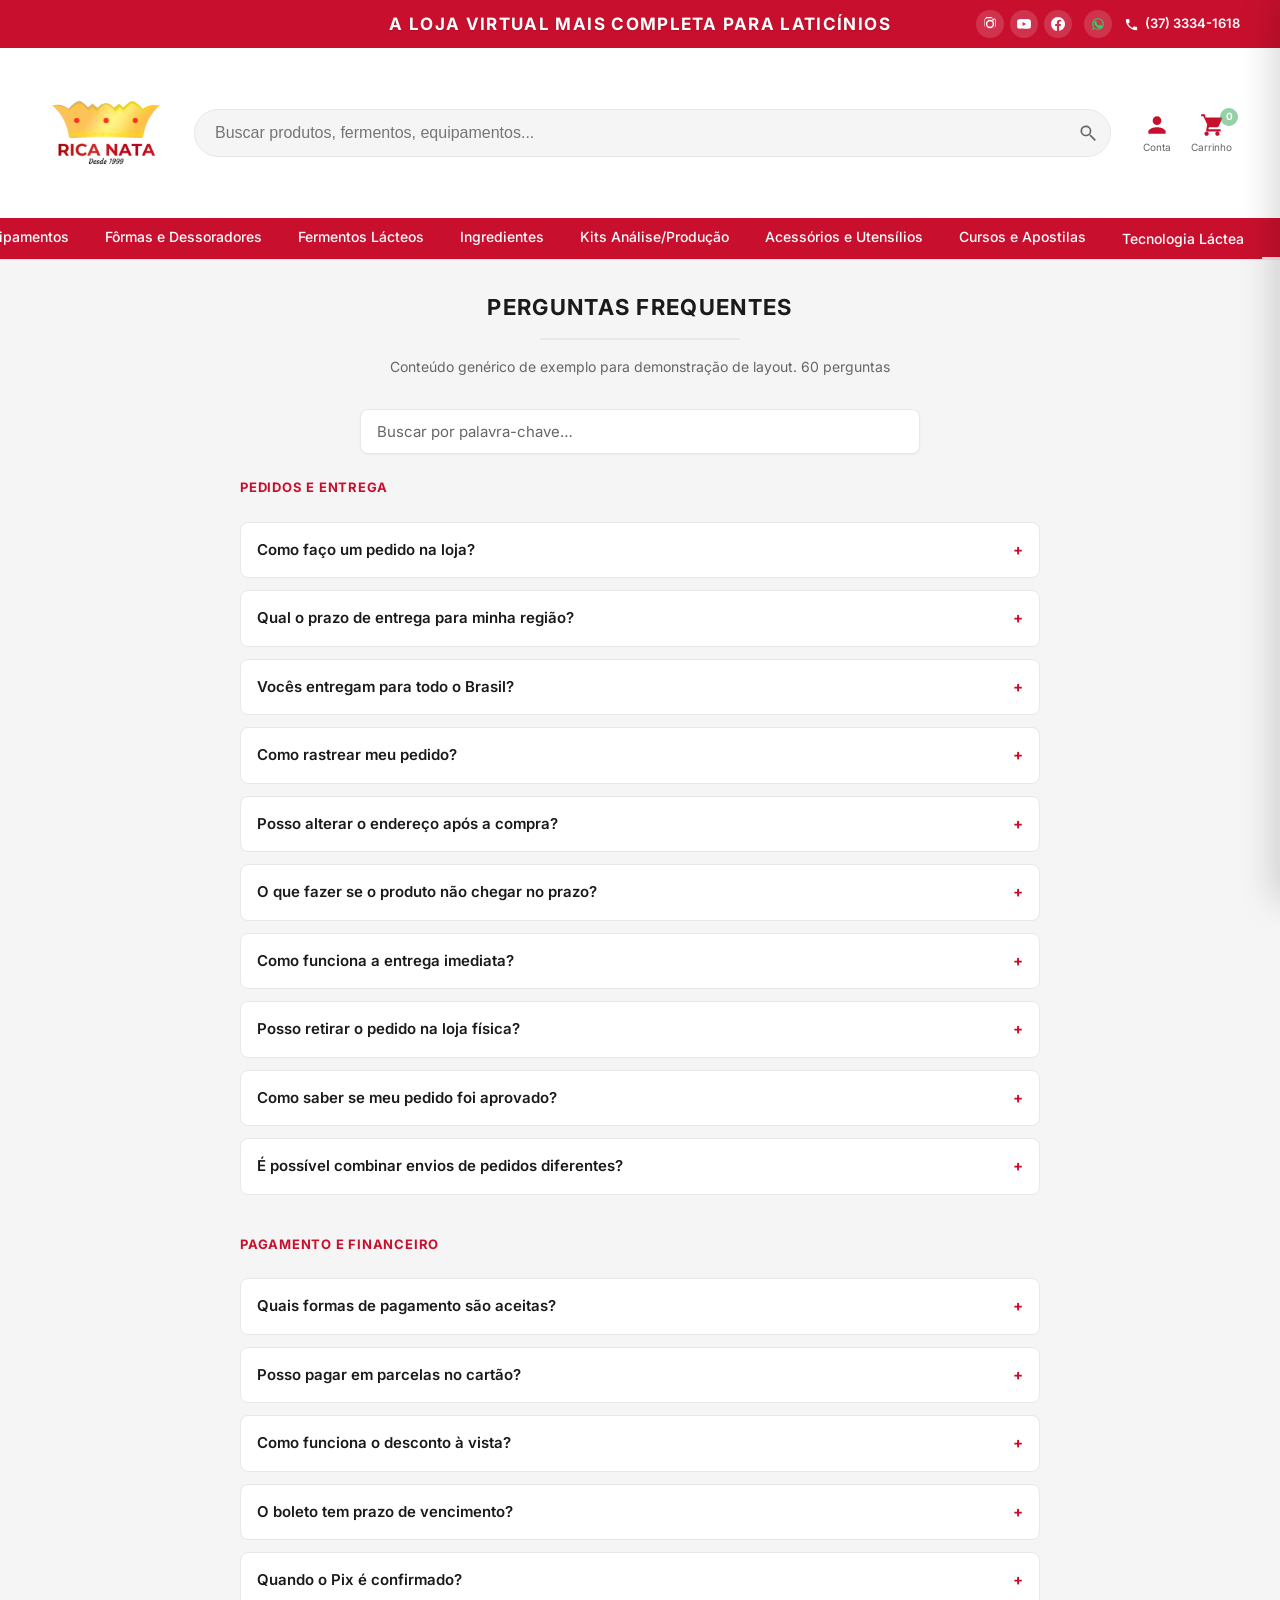
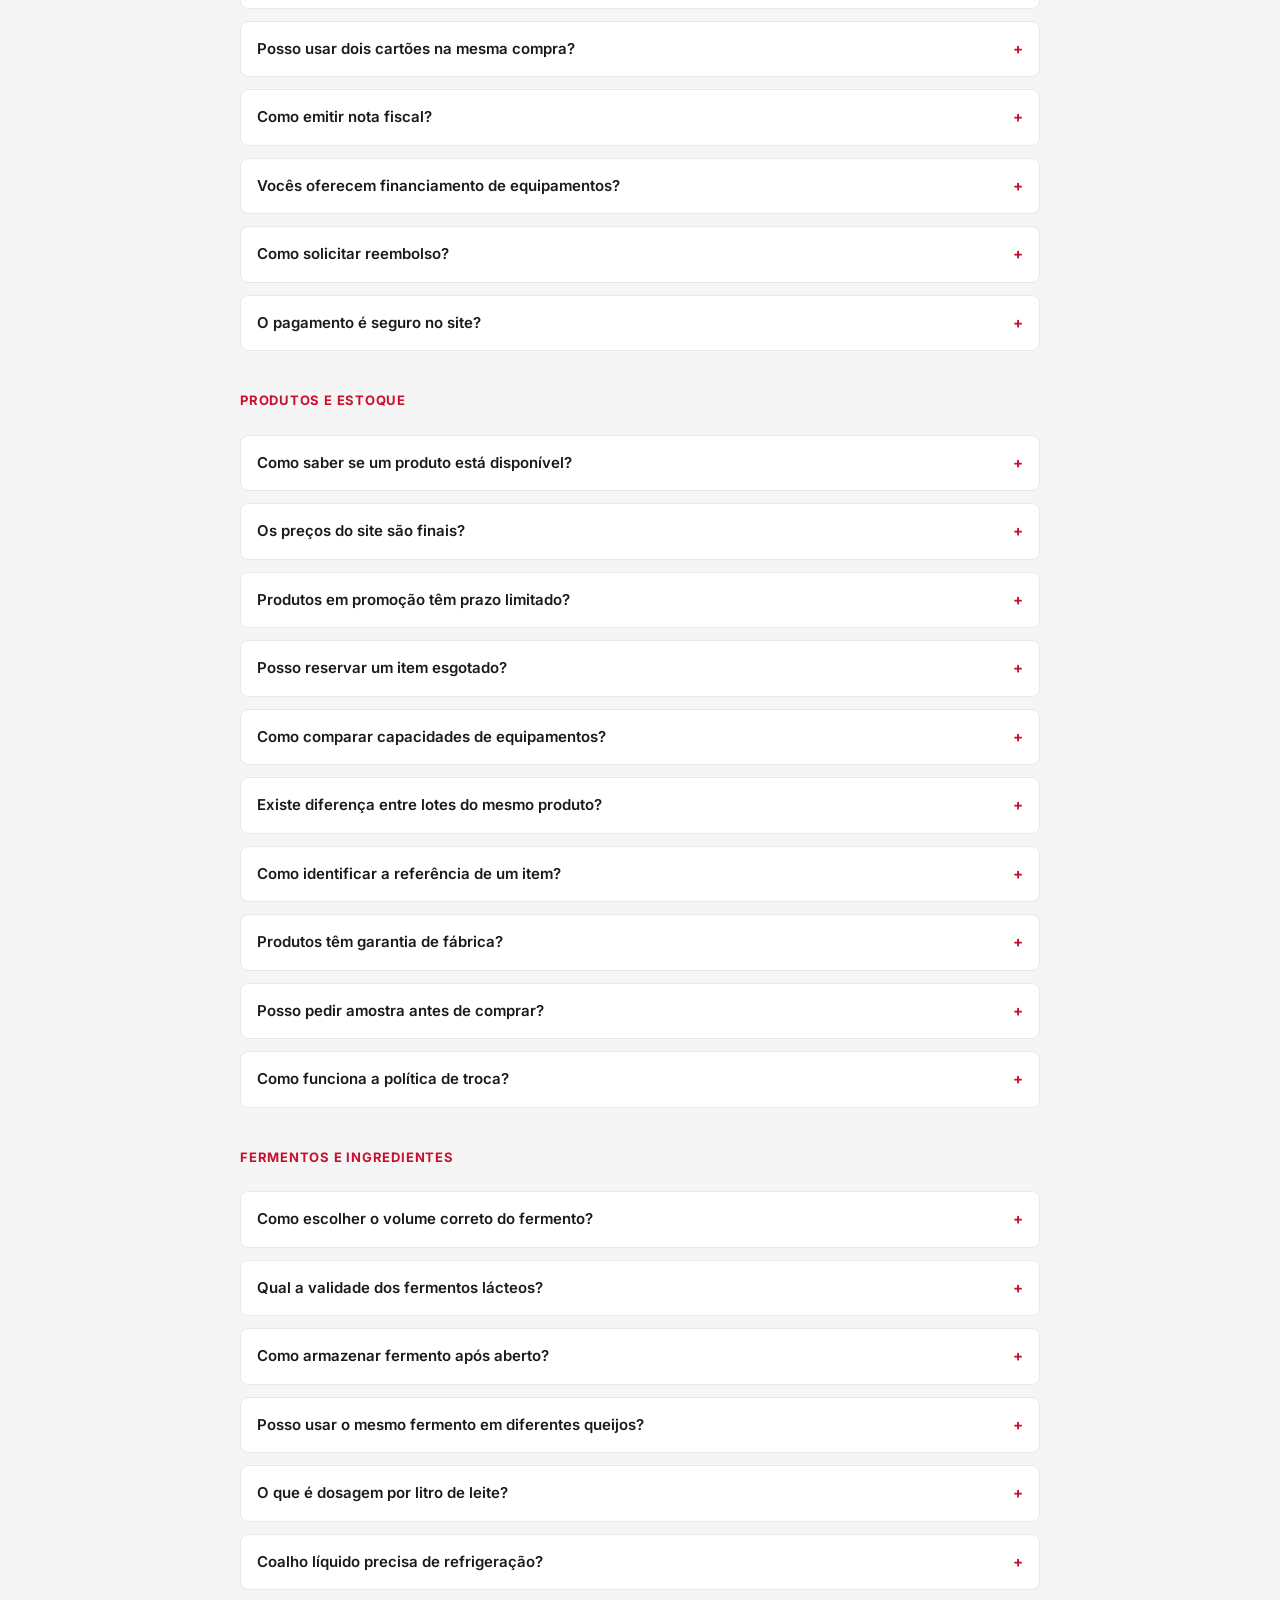
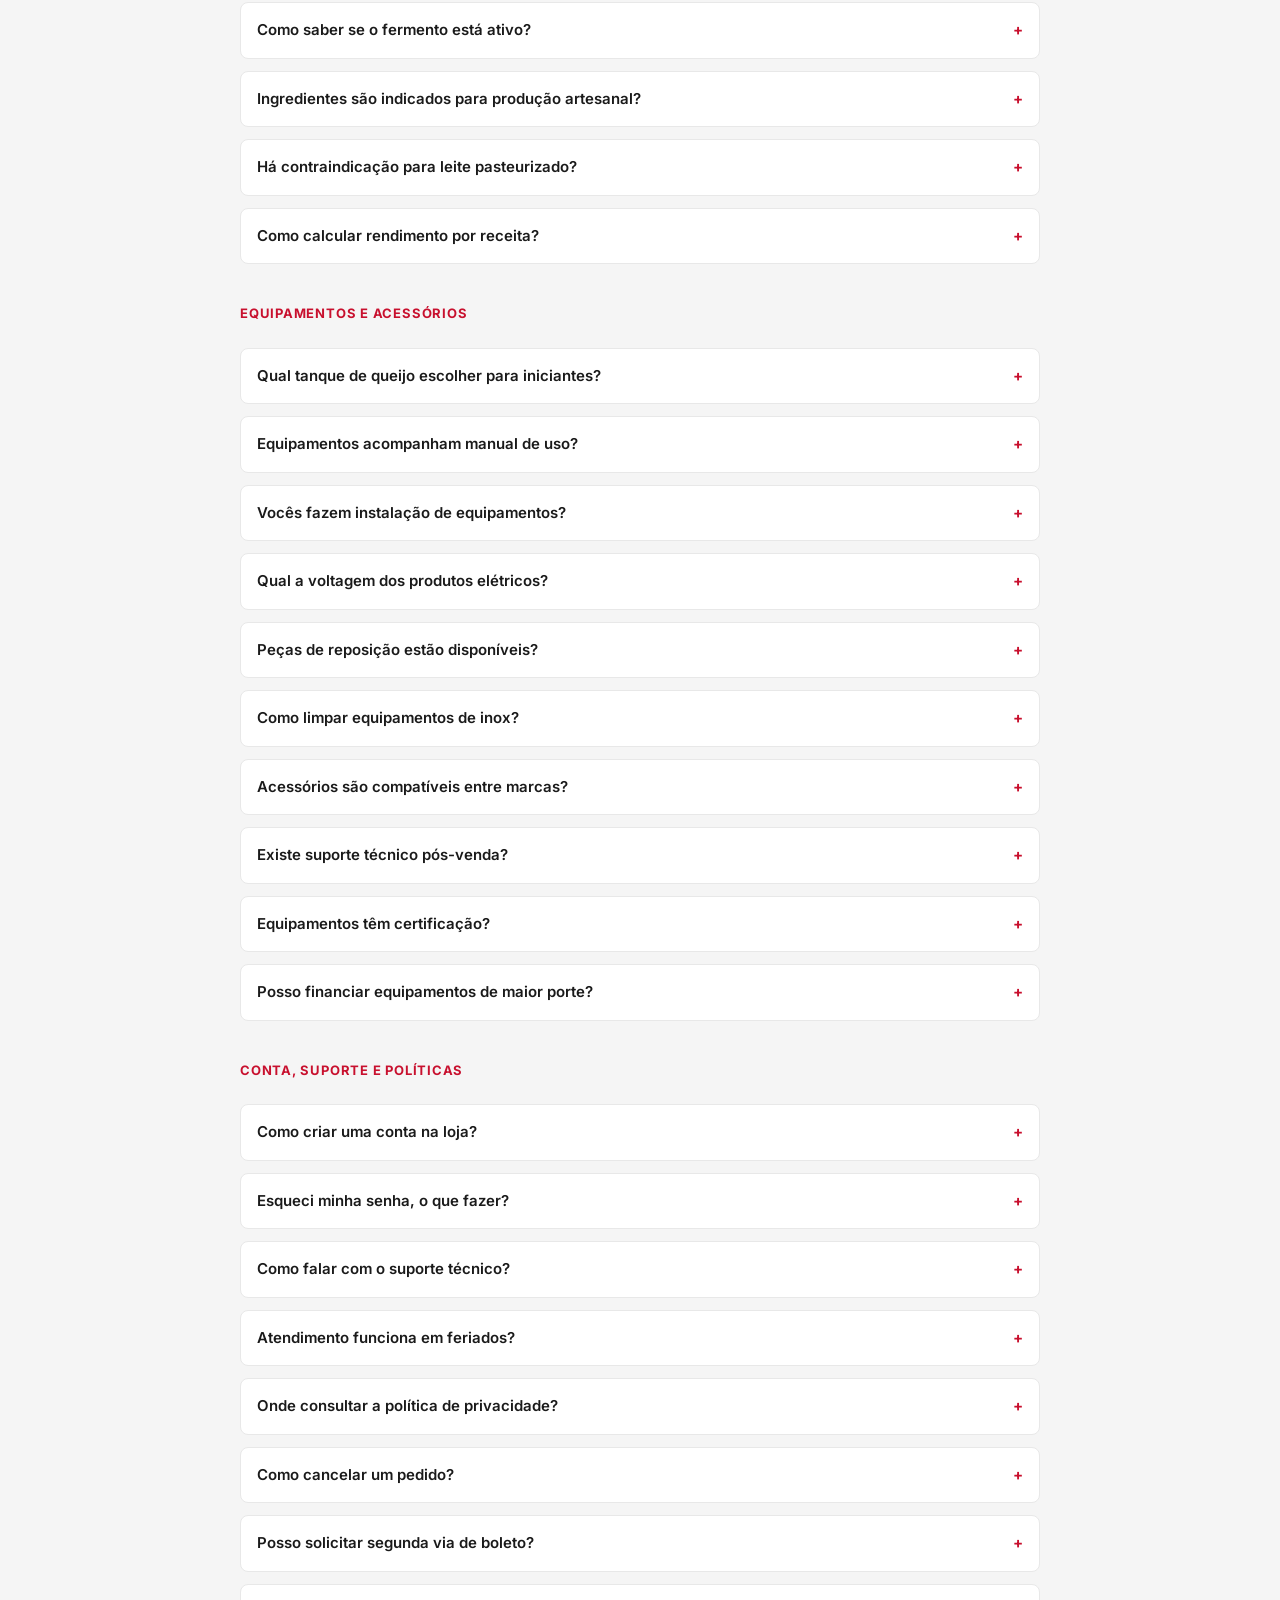
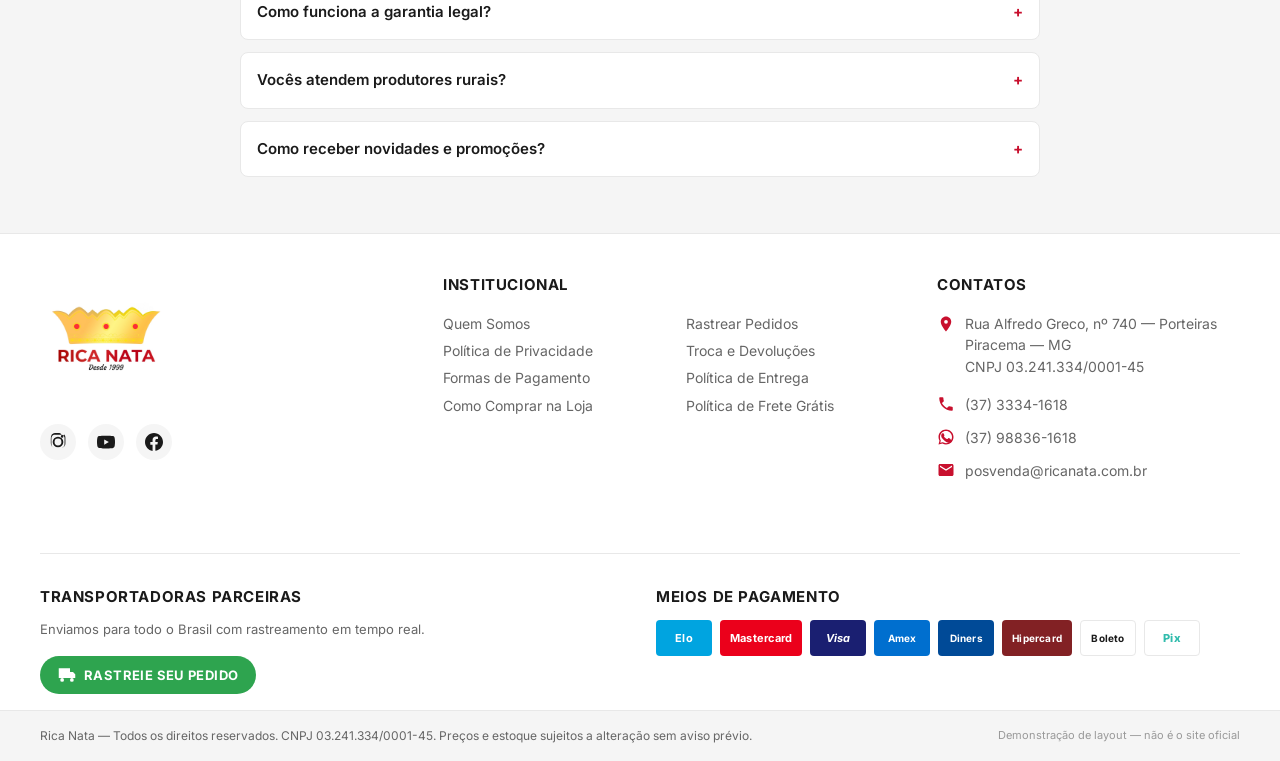
==== faq.html @ 9627b6ab "Adiciona página de FAQ dedicada com busca e link na navbar. Remove o bloco de FAQ da home e inclui 6" ====
<!DOCTYPE html>
<html lang="pt-BR">
<head>
  <meta charset="UTF-8">
  <meta name="viewport" content="width=device-width, initial-scale=1.0">
  <title>FAQ | Rica Nata</title>
  <meta name="robots" content="noindex, nofollow">
  <link rel="stylesheet" href="styles.css?v=22">
  <link rel="preconnect" href="https://fonts.googleapis.com">
  <link rel="preconnect" href="https://fonts.gstatic.com" crossorigin>
  <link href="https://fonts.googleapis.com/css2?family=Inter:wght@400;500;600;700&display=swap" rel="stylesheet">
</head>
<body>

  <!-- ========== HEADER FIXO ========== -->
  <header class="site-header" id="siteHeader">

    <!-- Top bar vermelha -->
    <div class="top-bar">
      <div class="container top-bar__inner">
        <p class="top-bar__tagline">A loja virtual mais completa para laticínios</p>

        <div class="top-bar__right">
          <div class="top-bar__social" aria-label="Redes sociais">
            <a href="#" aria-label="Instagram"><svg viewBox="0 0 24 24"><path d="M12 2.2c2.7 0 3 .01 4 .06 1.1.05 1.7.2 2.1.4.5.2.9.5 1.3.9.4.4.7.8.9 1.3.2.4.4 1 .4 2.1.05 1 .06 1.3.06 4s-.01 3-.06 4c-.05 1.1-.2 1.7-.4 2.1-.2.5-.5.9-.9 1.3-.4.4-.8.7-1.3.9-.4.2-1 .4-2.1.4-1 .05-1.3.06-4 .06s-3-.01-4-.06c-1.1-.05-1.7-.2-2.1-.4-.5-.2-.9-.5-1.3-.9-.4-.4-.7-.8-.9-1.3-.2-.4-.4-1-.4-2.1-.05-1-.06-1.3-.06-4s.01-3 .06-4c.05-1.1.2-1.7.4-2.1.2-.5.5-.9.9-1.3.4-.4.8-.7 1.3-.9.4-.2 1-.4 2.1-.4 1-.05 1.3-.06 4-.06zM12 0C9.3 0 8.9.01 7.9.06 6.9.11 6.2.3 5.6.6c-.6.3-1.1.7-1.6 1.2S3.3 3 3 3.6C2.7 4.2 2.5 4.9 2.5 5.9 2.4 6.9 2.4 7.3 2.4 10s.01 3.1.06 4.1c.05 1 .2 1.7.5 2.3.3.6.7 1.1 1.2 1.6s1 .9 1.6 1.2c.6.3 1.3.5 2.3.5 1 .05 1.4.06 4.1.06s3.1-.01 4.1-.06c1-.05 1.7-.2 2.3-.5.6-.3 1.1-.7 1.6-1.2s.9-1 1.2-1.6c.3-.6.5-1.3.5-2.3.05-1 .06-1.4.06-4.1s-.01-3.1-.06-4.1c-.05-1-.2-1.7-.5-2.3-.3-.6-.7-1.1-1.2-1.6S20 3.3 19.4 3c-.6-.3-1.3-.5-2.3-.5C15.1.01 14.7 0 12 0zm0 4.9a7.1 7.1 0 100 14.2 7.1 7.1 0 000-14.2zm0 11.7a4.6 4.6 0 110-9.2 4.6 4.6 0 010 9.2zm7.2-12.1a1.7 1.7 0 11-3.4 0 1.7 1.7 0 013.4 0z"/></svg></a>
            <a href="#" aria-label="YouTube"><svg viewBox="0 0 24 24"><path d="M23.5 6.2a3 3 0 00-2.1-2.1C19.5 3.5 12 3.5 12 3.5s-7.5 0-9.4.6A3 3 0 00.5 6.2 31.4 31.4 0 000 12a31.4 31.4 0 00.5 5.8 3 3 0 002.1 2.1c1.9.6 9.4.6 9.4.6s7.5 0 9.4-.6a3 3 0 002.1-2.1A31.4 31.4 0 0024 12a31.4 31.4 0 00-.5-5.8zM9.6 15.5V8.5L15.8 12l-6.2 3.5z"/></svg></a>
            <a href="#" aria-label="Facebook"><svg viewBox="0 0 24 24"><path d="M24 12.1c0-6.6-5.4-12-12-12S0 5.5 0 12.1c0 6 4.4 11 10.1 11.9v-8.4H7.1v-3.5h3V9.4c0-3 1.8-4.7 4.5-4.7 1.3 0 2.7.2 2.7.2v3h-1.5c-1.5 0-2 .9-2 1.8v2.2h3.3l-.5 3.5h-2.8v8.4C19.6 23.1 24 18.1 24 12.1z"/></svg></a>
          </div>
          <a href="https://wa.me/5537988361618" class="top-bar__icon top-bar__icon--whatsapp" aria-label="WhatsApp (37) 98836-1618">
            <svg viewBox="0 0 24 24" aria-hidden="true"><path d="M17.5 14.3c-.3-.1-1.6-.8-1.9-.9-.3-.1-.5-.1-.7.1-.2.2-.8 1-.9 1.1-.2.2-.3.2-.6.1-.3-.1-1.2-.4-2.3-1.4-.9-.8-1.5-1.8-1.7-2.1-.2-.3 0-.5.1-.6.1-.1.3-.3.4-.5.1-.1.1-.3 0-.4 0-.1-.7-1.7-1-2.3-.3-.6-.6-.5-.7-.5h-.6c-.2 0-.5.1-.8.4-.3.3-1.2 1.2-1.2 2.9s1.2 3.4 1.4 3.6c.2.2 2.4 3.7 5.9 5.2.8.4 1.5.6 2 .8.8.3 1.6.2 2.2.1.7-.1 2.1-.9 2.4-1.7.3-.8.3-1.5.2-1.7-.1-.1-.3-.2-.6-.3z"/><path d="M12 2C6.5 2 2 6.5 2 12c0 1.8.5 3.5 1.3 5L2 22l5.2-1.3C8.9 21.5 10.4 22 12 22c5.5 0 10-4.5 10-10S17.5 2 12 2zm0 18.2c-1.5 0-3-.4-4.3-1.1l-.3-.2-3.1.8.8-3-.2-.3C4.4 15 4 13.5 4 12 4 7.6 7.6 4 12 4s8 3.6 8 8-3.6 8.2-8 8.2z"/></svg>
          </a>
          <a href="tel:+553733341618" class="top-bar__phone" aria-label="Telefone fixo (37) 3334-1618">
            <svg viewBox="0 0 24 24" aria-hidden="true"><path d="M6.6 10.8c1.4 2.8 3.8 5.1 6.6 6.6l2.2-2.2c.3-.3.7-.4 1-.2 1.1.4 2.3.6 3.6.6.6 0 1 .4 1 1V20c0 .6-.4 1-1 1-9.4 0-17-7.6-17-17 0-.6.4-1 1-1h3.5c.6 0 1 .4 1 1 0 1.3.2 2.5.6 3.6.1.3 0 .7-.2 1L6.6 10.8z"/></svg>
            <span>(37) 3334-1618</span>
          </a>
        </div>
      </div>
    </div>

    <!-- Header principal -->
    <div class="main-header">
      <div class="container main-header__inner">
        <button class="menu-toggle" id="menuToggle" aria-label="Abrir menu" aria-expanded="false">
          <span></span><span></span><span></span>
        </button>

        <a href="index.html" class="logo" aria-label="Rica Nata — Página inicial">
          <img src="imagens/Logo Ricanata.jpg.jpeg" alt="Rica Nata — Desde 1999" class="logo__img" width="220" height="220">
        </a>

        <form class="search" role="search" aria-label="Buscar produtos">
          <input type="search" placeholder="Buscar produtos, fermentos, equipamentos..." aria-label="Buscar">
          <button type="submit" aria-label="Buscar">
            <svg viewBox="0 0 24 24"><path d="M15.5 14h-.8l-.3-.3a6.5 6.5 0 10-.7.7l.3.3v.8L20 21.5 21.5 20 15.5 14zm-6 0A4.5 4.5 0 1114 9.5 4.5 4.5 0 019.5 14z"/></svg>
          </button>
        </form>

        <div class="header-actions">
          <a href="#" class="header-action" aria-label="Minha conta">
            <svg viewBox="0 0 24 24"><path d="M12 12c2.2 0 4-1.8 4-4s-1.8-4-4-4-4 1.8-4 4 1.8 4 4 4zm0 2c-2.7 0-8 1.3-8 4v2h16v-2c0-2.7-5.3-4-8-4z"/></svg>
            <span class="header-action__label">Conta</span>
          </a>
          <a href="carrinho.html" class="header-action header-action--cart" id="cartLink" aria-label="Carrinho com 0 itens">
            <svg viewBox="0 0 24 24"><path d="M7 18c-1.1 0-1.99.9-1.99 2S5.9 22 7 22s2-.9 2-2-.9-2-2-2zm10 0c-1.1 0-1.99.9-1.99 2S15.9 22 17 22s2-.9 2-2-.9-2-2-2zM7.2 14h9.5c.8 0 1.5-.5 1.8-1.2l3.2-7.7H6.2L5.3 2H2v2h2l3.6 7.6-1 5.4C6.4 17.4 7.4 18 8.4 18H20v-2H8.6l.6-2z"/></svg>
            <span class="cart-badge cart-badge--empty">0</span>
            <span class="header-action__label">Carrinho</span>
          </a>
        </div>
      </div>
    </div>

    <div class="mobile-menu-overlay" id="mobileMenuOverlay" aria-hidden="true"></div>

    <!-- Navbar -->
    <nav class="navbar" id="navbar" aria-label="Categorias">
      <div class="mobile-menu-login">
        <p>Olá, <a href="#">faça seu login</a> ou <a href="#">cadastre-se</a></p>
        <button type="button" class="mobile-menu__close" id="mobileMenuClose" aria-label="Fechar menu">
          <svg viewBox="0 0 24 24" aria-hidden="true"><path d="M18.3 5.7a1 1 0 00-1.4-1.4L12 9.17 7.1 4.3a1 1 0 10-1.4 1.42L10.6 10.6 5.7 15.5a1 1 0 101.42 1.4L12 12.01l4.88 4.89a1 1 0 001.42-1.42l-4.9-4.9 4.9-4.88z"/></svg>
        </button>
      </div>
      <div class="container navbar__container">
        <ul class="navbar__list" id="navbarList">

          <li class="navbar__item navbar__item--dropdown">
            <button type="button" class="navbar__link navbar__trigger" aria-expanded="false" aria-haspopup="true">
              Equipamentos
              <svg class="navbar__chevron" viewBox="0 0 24 24" aria-hidden="true"><path d="M7 10l5 5 5-5z"/></svg>
            </button>
            <div class="navbar__dropdown">
              <ul class="navbar__submenu">
                <li><a href="#">Iogurteira</a></li>
                <li><a href="#">Lava botas</a></li>
                <li><a href="#">Pia e Lavatório inox</a></li>
                <li><a href="#">Tachos</a></li>
                <li><a href="#">Tanque de Queijo</a></li>
                <li class="navbar__subgroup navbar__subgroup--dropdown">
                  <button type="button" class="navbar__subtrigger" aria-expanded="false" aria-haspopup="true">
                    Prensas
                    <svg class="navbar__subchevron" viewBox="0 0 24 24" aria-hidden="true"><path d="M8.59 16.59L13.17 12 8.59 7.41 10 6l6 6-6 6-1.41-1.41z"/></svg>
                  </button>
                  <ul class="navbar__submenu navbar__submenu--nested">
                    <li><a href="#">Queijo Minas Padrão, Meia cura e Cobocó</a></li>
                    <li><a href="#">Queijo Coalho e Prato</a></li>
                    <li><a href="#">Queijo Parmesão</a></li>
                    <li><a href="#">Queijo Reino Bola</a></li>
                  </ul>
                </li>
              </ul>
              <a href="#" class="navbar__view-all">Ver tudo de Equipamentos (9) →</a>
            </div>
          </li>

          <li class="navbar__item navbar__item--dropdown">
            <button type="button" class="navbar__link navbar__trigger" aria-expanded="false" aria-haspopup="true">
              Fôrmas e Dessoradores
              <svg class="navbar__chevron" viewBox="0 0 24 24" aria-hidden="true"><path d="M7 10l5 5 5-5z"/></svg>
            </button>
            <div class="navbar__dropdown">
              <ul class="navbar__submenu">
                <li><a href="#">Minas Padrão/Canastra</a></li>
                <li><a href="#">Coalho e Prato</a></li>
                <li><a href="#">Parmesão</a></li>
                <li><a href="#">Mussarela/Requeijão</a></li>
                <li><a href="#">Queijo Frescal</a></li>
                <li><a href="#">Queijo Reino</a></li>
              </ul>
              <a href="#" class="navbar__view-all">Ver tudo de Fôrmas e Dessoradores (6) →</a>
            </div>
          </li>

          <li class="navbar__item navbar__item--dropdown">
            <button type="button" class="navbar__link navbar__trigger" aria-expanded="false" aria-haspopup="true">
              Fermentos Lácteos
              <svg class="navbar__chevron" viewBox="0 0 24 24" aria-hidden="true"><path d="M7 10l5 5 5-5z"/></svg>
            </button>
            <div class="navbar__dropdown">
              <ul class="navbar__submenu">
                <li><a href="#">Iogurte e Bebida láctea</a></li>
                <li><a href="#">Queijo Minas Padrão, Meia Cura e Coalhada</a></li>
                <li><a href="#">Mussarela e Parmesão</a></li>
                <li><a href="#">Queijo Minas Frescal e Queijo Coalho</a></li>
                <li><a href="#">Queijo Reino e Queijo com Olhadura</a></li>
                <li><a href="#">Queijo de Búfala</a></li>
              </ul>
              <a href="#" class="navbar__view-all">Ver tudo de Fermentos Lácteos (6) →</a>
            </div>
          </li>

          <li class="navbar__item navbar__item--dropdown navbar__item--wide">
            <button type="button" class="navbar__link navbar__trigger" aria-expanded="false" aria-haspopup="true">
              Ingredientes
              <svg class="navbar__chevron" viewBox="0 0 24 24" aria-hidden="true"><path d="M7 10l5 5 5-5z"/></svg>
            </button>
            <div class="navbar__dropdown navbar__dropdown--cols">
              <ul class="navbar__submenu">
                <li><a href="#">Adoçantes</a></li>
                <li><a href="#">Cloreto de Cálcio</a></li>
                <li><a href="#">Conservantes</a></li>
                <li><a href="#">Amidos</a></li>
                <li><a href="#">Gomas</a></li>
                <li><a href="#">Polpa de frutas</a></li>
              </ul>
              <ul class="navbar__submenu">
                <li><a href="#">Saborizantes</a></li>
                <li><a href="#">Coagulantes</a></li>
                <li><a href="#">Corantes</a></li>
                <li><a href="#">Estabilizantes</a></li>
                <li><a href="#">Lactase</a></li>
                <li><a href="#">Sal fundente</a></li>
              </ul>
              <a href="#" class="navbar__view-all">Ver tudo de Ingredientes (12) →</a>
            </div>
          </li>

          <li class="navbar__item navbar__item--dropdown">
            <button type="button" class="navbar__link navbar__trigger" aria-expanded="false" aria-haspopup="true">
              Kits Análise/Produção
              <svg class="navbar__chevron" viewBox="0 0 24 24" aria-hidden="true"><path d="M7 10l5 5 5-5z"/></svg>
            </button>
            <div class="navbar__dropdown">
              <ul class="navbar__submenu">
                <li><a href="#">Kit Análise</a></li>
                <li><a href="#">Kit Prensa</a></li>
                <li><a href="#">Kit Liras</a></li>
                <li><a href="#">Kit Formas</a></li>
                <li><a href="#">Kit Artesanal</a></li>
              </ul>
              <a href="#" class="navbar__view-all">Ver tudo de Kits (5) →</a>
            </div>
          </li>

          <li class="navbar__item navbar__item--dropdown navbar__item--wide">
            <button type="button" class="navbar__link navbar__trigger" aria-expanded="false" aria-haspopup="true">
              Acessórios e Utensílios
              <svg class="navbar__chevron" viewBox="0 0 24 24" aria-hidden="true"><path d="M7 10l5 5 5-5z"/></svg>
            </button>
            <div class="navbar__dropdown">
              <ul class="navbar__submenu">
                <li><a href="#">Em Inox</a></li>
                <li><a href="#">Em Plástico</a></li>
                <li><a href="#">Latões</a></li>
                <li><a href="#">Pá Mexedora</a></li>
                <li><a href="#">Caixas</a></li>
                <li><a href="#">Liras Para Corte de Massa</a></li>
                <li><a href="#">Caldeirão de Alumínio</a></li>
                <li><a href="#">Baldes e Coadores</a></li>
                <li><a href="#">EPI</a></li>
                <li class="navbar__subgroup navbar__subgroup--dropdown">
                  <button type="button" class="navbar__subtrigger" aria-expanded="false" aria-haspopup="true">
                    Laboratório
                    <svg class="navbar__subchevron" viewBox="0 0 24 24" aria-hidden="true"><path d="M8.59 16.59L13.17 12 8.59 7.41 10 6l6 6-6 6-1.41-1.41z"/></svg>
                  </button>
                  <ul class="navbar__submenu navbar__submenu--nested">
                    <li><a href="#">Análise e Medição</a></li>
                    <li><a href="#">Soluções e Reagentes</a></li>
                    <li><a href="#">Vidraria</a></li>
                  </ul>
                </li>
              </ul>
              <a href="#" class="navbar__view-all">Ver tudo de Acessórios (12) →</a>
            </div>
          </li>

          <li class="navbar__item navbar__item--dropdown">
            <button type="button" class="navbar__link navbar__trigger" aria-expanded="false" aria-haspopup="true">
              Cursos e Apostilas
              <svg class="navbar__chevron" viewBox="0 0 24 24" aria-hidden="true"><path d="M7 10l5 5 5-5z"/></svg>
            </button>
            <div class="navbar__dropdown">
              <ul class="navbar__submenu">
                <li><a href="#">Cursos de Queijo</a></li>
                <li><a href="#">Apostilas de queijo</a></li>
              </ul>
              <a href="#" class="navbar__view-all">Ver tudo de Cursos e Apostilas (2) →</a>
            </div>
          </li>

          <li class="navbar__item">
            <a href="#" class="navbar__link">Tecnologia Láctea</a>
          </li>

          <li class="navbar__item">
            <a href="faq.html" class="navbar__link navbar__link--active" aria-current="page">FAQ</a>
          </li>

        </ul>
      </div>
    </nav>
  </header>

  <!-- Espaçador para compensar header fixo -->
  <div class="header-spacer" id="headerSpacer"></div>

  <main>
    <section class="faq-page" aria-label="Perguntas frequentes">
      <div class="container">
        <header class="faq-page__header">
          <h1 class="section-title">Perguntas frequentes</h1>
          <p class="faq-page__intro">Conteúdo genérico de exemplo para demonstração de layout. <span id="faqCount"></span></p>
        </header>

        <form class="faq-search" role="search" aria-label="Buscar no FAQ">
          <label class="visually-hidden" for="faqSearch">Buscar perguntas</label>
          <input type="search" id="faqSearch" class="faq-search__input" placeholder="Buscar por palavra-chave…" autocomplete="off">
          <button type="button" class="faq-search__clear" id="faqSearchClear" aria-label="Limpar busca" hidden>×</button>
        </form>

        <p class="faq-page__results" id="faqResults" hidden></p>
        <div class="faq-list faq-list--page" id="faqList"></div>
      </div>
    </section>
  </main>

  <!-- Rodapé -->
  <footer class="site-footer">
    <div class="container">
      <div class="footer-grid">

        <div class="footer-col footer-col--brand">
          <a href="#" class="footer-logo" aria-label="Rica Nata">
            <img src="imagens/Logo Ricanata.jpg.jpeg" alt="Rica Nata — Desde 1999" class="logo__img logo__img--footer" width="280" height="280">
          </a>
          <div class="footer-social">
            <a href="#" aria-label="Instagram"><svg viewBox="0 0 24 24"><path d="M12 2.2c2.7 0 3 .01 4 .06 1.1.05 1.7.2 2.1.4.5.2.9.5 1.3.9.4.4.7.8.9 1.3.2.4.4 1 .4 2.1.05 1 .06 1.3.06 4s-.01 3-.06 4c-.05 1.1-.2 1.7-.4 2.1-.2.5-.5.9-.9 1.3-.4.4-.8.7-1.3.9-.4.2-1 .4-2.1.4-1 .05-1.3.06-4 .06s-3-.01-4-.06c-1.1-.05-1.7-.2-2.1-.4-.5-.2-.9-.5-1.3-.9-.4-.4-.7-.8-.9-1.3-.2-.4-.4-1-.4-2.1-.05-1-.06-1.3-.06-4s.01-3 .06-4c.05-1.1.2-1.7.4-2.1.2-.5.5-.9.9-1.3.4-.4.8-.7 1.3-.9.4-.2 1-.4 2.1-.4 1-.05 1.3-.06 4-.06zM12 0C9.3 0 8.9.01 7.9.06 6.9.11 6.2.3 5.6.6c-.6.3-1.1.7-1.6 1.2S3.3 3 3 3.6C2.7 4.2 2.5 4.9 2.5 5.9 2.4 6.9 2.4 7.3 2.4 10s.01 3.1.06 4.1c.05 1 .2 1.7.5 2.3.3.6.7 1.1 1.2 1.6s1 .9 1.6 1.2c.6.3 1.3.5 2.3.5 1 .05 1.4.06 4.1.06s3.1-.01 4.1-.06c1-.05 1.7-.2 2.3-.5.6-.3 1.1-.7 1.6-1.2s.9-1 1.2-1.6c.3-.6.5-1.3.5-2.3.05-1 .06-1.4.06-4.1s-.01-3.1-.06-4.1c-.05-1-.2-1.7-.5-2.3-.3-.6-.7-1.1-1.2-1.6S20 3.3 19.4 3c-.6-.3-1.3-.5-2.3-.5C15.1.01 14.7 0 12 0zm0 4.9a7.1 7.1 0 100 14.2 7.1 7.1 0 000-14.2zm0 11.7a4.6 4.6 0 110-9.2 4.6 4.6 0 010 9.2zm7.2-12.1a1.7 1.7 0 11-3.4 0 1.7 1.7 0 013.4 0z"/></svg></a>
            <a href="#" aria-label="YouTube"><svg viewBox="0 0 24 24"><path d="M23.5 6.2a3 3 0 00-2.1-2.1C19.5 3.5 12 3.5 12 3.5s-7.5 0-9.4.6A3 3 0 00.5 6.2 31.4 31.4 0 000 12a31.4 31.4 0 00.5 5.8 3 3 0 002.1 2.1c1.9.6 9.4.6 9.4.6s7.5 0 9.4-.6a3 3 0 002.1-2.1A31.4 31.4 0 0024 12a31.4 31.4 0 00-.5-5.8zM9.6 15.5V8.5L15.8 12l-6.2 3.5z"/></svg></a>
            <a href="#" aria-label="Facebook"><svg viewBox="0 0 24 24"><path d="M24 12.1c0-6.6-5.4-12-12-12S0 5.5 0 12.1c0 6 4.4 11 10.1 11.9v-8.4H7.1v-3.5h3V9.4c0-3 1.8-4.7 4.5-4.7 1.3 0 2.7.2 2.7.2v3h-1.5c-1.5 0-2 .9-2 1.8v2.2h3.3l-.5 3.5h-2.8v8.4C19.6 23.1 24 18.1 24 12.1z"/></svg></a>
          </div>
        </div>

        <div class="footer-col footer-col--links">
          <h3>Institucional</h3>
          <div class="footer-links-grid">
            <a href="#">Quem Somos</a>
            <a href="#">Rastrear Pedidos</a>
            <a href="#">Política de Privacidade</a>
            <a href="#">Troca e Devoluções</a>
            <a href="#">Formas de Pagamento</a>
            <a href="#">Política de Entrega</a>
            <a href="#">Como Comprar na Loja</a>
            <a href="#">Política de Frete Grátis</a>
          </div>
        </div>

        <div class="footer-col footer-col--contact">
          <h3>Contatos</h3>
          <address class="footer-address">
            <svg viewBox="0 0 24 24" aria-hidden="true"><path d="M12 2C8.13 2 5 5.13 5 9c0 5.25 7 13 7 13s7-7.75 7-13c0-3.87-3.13-7-7-7zm0 9.5a2.5 2.5 0 110-5 2.5 2.5 0 010 5z"/></svg>
            <span>
              Rua Alfredo Greco, nº 740 — Porteiras<br>
              Piracema — MG<br>
              CNPJ 03.241.334/0001-45
            </span>
          </address>
          <div class="footer-contact-list">
            <a href="tel:+553733341618">
              <svg viewBox="0 0 24 24"><path d="M6.6 10.8c1.4 2.8 3.8 5.1 6.6 6.6l2.2-2.2c.3-.3.7-.4 1-.2 1.1.4 2.3.6 3.6.6.6 0 1 .4 1 1V20c0 .6-.4 1-1 1-9.4 0-17-7.6-17-17 0-.6.4-1 1-1h3.5c.6 0 1 .4 1 1 0 1.3.2 2.5.6 3.6.1.3 0 .7-.2 1L6.6 10.8z"/></svg>
              (37) 3334-1618
            </a>
            <a href="https://wa.me/5537988361618">
              <svg viewBox="0 0 24 24"><path d="M17.5 14.3c-.3-.1-1.6-.8-1.9-.9-.3-.1-.5-.1-.7.1-.2.2-.8 1-.9 1.1-.2.2-.3.2-.6.1-.3-.1-1.2-.4-2.3-1.4-.9-.8-1.5-1.8-1.7-2.1-.2-.3 0-.5.1-.6.1-.1.3-.3.4-.5.1-.1.1-.3 0-.4 0-.1-.7-1.7-1-2.3-.3-.6-.6-.5-.7-.5h-.6c-.2 0-.5.1-.8.4-.3.3-1.2 1.2-1.2 2.9s1.2 3.4 1.4 3.6c.2.2 2.4 3.7 5.9 5.2.8.4 1.5.6 2 .8.8.3 1.6.2 2.2.1.7-.1 2.1-.9 2.4-1.7.3-.8.3-1.5.2-1.7-.1-.1-.3-.2-.6-.3z"/><path d="M12 2C6.5 2 2 6.5 2 12c0 1.8.5 3.5 1.3 5L2 22l5.2-1.3C8.9 21.5 10.4 22 12 22c5.5 0 10-4.5 10-10S17.5 2 12 2zm0 18.2c-1.5 0-3-.4-4.3-1.1l-.3-.2-3.1.8.8-3-.2-.3C4.4 15 4 15 4 12 4 7.6 7.6 4 12 4s8 3.6 8 8-3.6 8.2-8 8.2z"/></svg>
              (37) 98836-1618
            </a>
            <a href="mailto:posvenda@ricanata.com.br">
              <svg viewBox="0 0 24 24"><path d="M20 4H4c-1.1 0-2 .9-2 2v12c0 1.1.9 2 2 2h16c1.1 0 2-.9 2-2V6c0-1.1-.9-2-2-2zm0 4l-8 5-8-5V6l8 5 8-5v2z"/></svg>
              posvenda@ricanata.com.br
            </a>
          </div>
        </div>

      </div>

      <div class="footer-extras">
        <div class="footer-extra-block footer-extra-block--shipping">
          <h3>Transportadoras parceiras</h3>
          <p class="footer-extra-block__hint">Enviamos para todo o Brasil com rastreamento em tempo real.</p>
          <div class="track-order track-order--footer" id="trackOrder">
            <button type="button" class="track-order__trigger track-order__trigger--footer" id="trackOrderTrigger" aria-expanded="false" aria-haspopup="true" aria-controls="trackOrderPopover">
              <svg viewBox="0 0 24 24" aria-hidden="true"><path d="M1 3h15v13H1zM16 8h4l3 3v5h-7V8z"/><circle cx="5.5" cy="18.5" r="2.5"/><circle cx="18.5" cy="18.5" r="2.5"/></svg>
              Rastreie seu pedido
            </button>
            <div class="track-order__popover track-order__popover--footer" id="trackOrderPopover" role="dialog" aria-label="Selecione a transportadora" hidden>
              <p class="track-order__popover-title">
                <svg viewBox="0 0 24 24" aria-hidden="true"><path d="M1 3h15v13H1zM16 8h4l3 3v5h-7V8z"/><circle cx="5.5" cy="18.5" r="2.5"/><circle cx="18.5" cy="18.5" r="2.5"/></svg>
                Selecione a transportadora
              </p>
              <div class="track-order__carriers">
                <a href="https://rastreamento.correios.com.br/" class="carrier-card carrier-card--correios" target="_blank" rel="noopener noreferrer">Correios</a>
                <a href="https://www.braspress.com/site/rastreamento/" class="carrier-card carrier-card--braspress" target="_blank" rel="noopener noreferrer">Braspress</a>
                <a href="https://www.jadlog.com.br/portal/rastreamento" class="carrier-card carrier-card--jadlog" target="_blank" rel="noopener noreferrer">Jadlog</a>
                <a href="https://mandae.com.br/rastreamento/" class="carrier-card carrier-card--mandae" target="_blank" rel="noopener noreferrer">Mandaê</a>
              </div>
            </div>
          </div>
        </div>

        <div class="footer-extra-block footer-extra-block--payments">
          <h3>Meios de pagamento</h3>
          <ul class="footer-payments" aria-label="Formas de pagamento aceitas">
            <li class="pay-badge pay-badge--elo">Elo</li>
            <li class="pay-badge pay-badge--master">Mastercard</li>
            <li class="pay-badge pay-badge--visa">Visa</li>
            <li class="pay-badge pay-badge--amex">Amex</li>
            <li class="pay-badge pay-badge--diners">Diners</li>
            <li class="pay-badge pay-badge--hiper">Hipercard</li>
            <li class="pay-badge pay-badge--boleto">Boleto</li>
            <li class="pay-badge pay-badge--pix">Pix</li>
          </ul>
        </div>
      </div>
    </div>

    <div class="footer-bottom">
      <div class="container footer-bottom__inner">
        <p>Rica Nata — Todos os direitos reservados. CNPJ 03.241.334/0001-45. Preços e estoque sujeitos a alteração sem aviso prévio.</p>
        <span class="footer-bottom__platform">Demonstração de layout — não é o site oficial</span>
      </div>
    </div>
  </footer>

  <div class="toast" id="cartToast" role="status" aria-live="polite" hidden></div>

  <script src="js/products.js"></script>
  <script src="js/cart.js"></script>
  <script src="js/faq-data.js"></script>
  <script src="js/faq.js"></script>
  <script src="js/site.js"></script>
</body>
</html>
---- styles.css ----
/* =============================================
   Rica Nata — Demonstração de Layout
   HTML + CSS (script mínimo para sticky/menu)
   ============================================= */

:root {
  --red: #c8102e;
  --red-dark: #a00d25;
  --green: #2ea44f;
  --green-dark: #268a42;
  --gold: #c9a227;
  --black: #1a1a1a;
  --gray-900: #333;
  --gray-600: #666;
  --gray-400: #999;
  --gray-200: #e8e8e8;
  --gray-100: #f5f5f5;
  --white: #fff;

  --header-height: auto;
  --radius: 8px;
  --radius-pill: 999px;
  --shadow: 0 2px 12px rgba(0, 0, 0, 0.08);
  --transition: 0.25s ease;

  --container: min(1200px, 100% - 2rem);
}

*, *::before, *::after {
  box-sizing: border-box;
  margin: 0;
  padding: 0;
}

html {
  scroll-behavior: smooth;
}

body {
  font-family: 'Inter', system-ui, -apple-system, sans-serif;
  color: var(--black);
  background: var(--white);
  line-height: 1.5;
  -webkit-font-smoothing: antialiased;
}

img {
  display: block;
  max-width: 100%;
  height: auto;
}

svg {
  display: block;
  flex-shrink: 0;
}

a {
  color: inherit;
  text-decoration: none;
}

ul {
  list-style: none;
}

.container {
  width: var(--container);
  margin-inline: auto;
}

/* ========== TOP BAR ========== */

.top-bar {
  background: var(--red);
  color: var(--white);
  font-size: 0.8125rem;
}

.top-bar__inner {
  display: flex;
  align-items: center;
  justify-content: space-between;
  gap: 0.75rem;
  min-height: 44px;
  padding-block: 0.625rem;
}

.top-bar__right {
  display: flex;
  align-items: center;
  justify-content: flex-end;
  flex-wrap: nowrap;
  flex-shrink: 0;
  gap: 0.5rem;
  margin-left: auto;
}

.top-bar__tagline {
  flex: 1 1 auto;
  min-width: 0;
  text-align: center;
  font-size: 0.8125rem;
  font-weight: 700;
  letter-spacing: 0.04em;
  text-transform: uppercase;
  line-height: 1.2;
  text-shadow: 0 1px 2px rgba(0, 0, 0, 0.15);
}

.top-bar__phone {
  display: inline-flex;
  align-items: center;
  gap: 0.4rem;
  font-weight: 600;
  white-space: nowrap;
  transition: opacity var(--transition);
}

.top-bar__phone:hover {
  opacity: 0.85;
}

.top-bar__phone svg {
  width: 15px;
  height: 15px;
  fill: currentColor;
  flex-shrink: 0;
}

.top-bar__icon {
  display: flex;
  align-items: center;
  justify-content: center;
  width: 26px;
  height: 26px;
  border-radius: 50%;
  background: rgba(255, 255, 255, 0.15);
  transition: background var(--transition);
  flex-shrink: 0;
}

.top-bar__icon:hover {
  background: rgba(255, 255, 255, 0.3);
}

.top-bar__icon svg {
  width: 14px;
  height: 14px;
  fill: var(--white);
}

.top-bar__icon--whatsapp svg {
  fill: #25d366;
}

.top-bar__social {
  display: flex;
  flex-shrink: 0;
  gap: 0.25rem;
}

.top-bar__social a {
  display: flex;
  align-items: center;
  justify-content: center;
  width: 26px;
  height: 26px;
  border-radius: 50%;
  background: rgba(255, 255, 255, 0.15);
  transition: background var(--transition);
  flex-shrink: 0;
}

.top-bar__social a:hover {
  background: rgba(255, 255, 255, 0.3);
}

.top-bar__social svg {
  width: 14px;
  height: 14px;
  fill: var(--white);
}

@media (min-width: 768px) {
  .top-bar__inner {
    position: relative;
    gap: 1rem;
    padding-block: 0.625rem;
    min-height: 42px;
  }

  .top-bar__tagline {
    position: absolute;
    left: 50%;
    transform: translateX(-50%);
    width: max-content;
    max-width: min(60%, 520px);
    font-size: 1.0625rem;
    letter-spacing: 0.08em;
  }

  .top-bar__right {
    gap: 0.75rem;
    margin-left: auto;
  }

  .top-bar__social {
    gap: 0.375rem;
  }

  .top-bar__social a,
  .top-bar__icon {
    width: 28px;
    height: 28px;
  }
}

/* Rastrear pedido — rodapé e utilitário */
.track-order {
  position: relative;
  flex-shrink: 0;
}

.track-order--footer {
  margin-bottom: 1rem;
}

.track-order__trigger {
  display: inline-flex;
  align-items: center;
  gap: 0.5rem;
  padding: 0.625rem 1.125rem;
  border: none;
  border-radius: var(--radius-pill);
  background: var(--green);
  color: var(--white);
  font-size: 0.8125rem;
  font-weight: 700;
  font-family: inherit;
  text-transform: uppercase;
  letter-spacing: 0.03em;
  white-space: nowrap;
  cursor: pointer;
  transition: background var(--transition), transform 0.15s ease;
}

.track-order__trigger svg {
  width: 18px;
  height: 18px;
  fill: currentColor;
  flex-shrink: 0;
}

.track-order__trigger:hover,
.track-order.is-open .track-order__trigger {
  background: var(--green-dark);
}

.track-order__popover {
  position: absolute;
  top: calc(100% + 0.625rem);
  left: 0;
  width: min(320px, calc(100vw - 2rem));
  padding: 1rem;
  background: var(--white);
  border-radius: var(--radius);
  box-shadow: 0 12px 32px rgba(0, 0, 0, 0.18);
  z-index: 100;
}

.track-order__popover--footer {
  bottom: calc(100% + 0.625rem);
  top: auto;
}

.track-order__popover--footer::before {
  top: auto;
  bottom: -6px;
  box-shadow: 2px 2px 4px rgba(0, 0, 0, 0.04);
}

.track-order__popover::before {
  content: '';
  position: absolute;
  top: -6px;
  left: 1.25rem;
  width: 12px;
  height: 12px;
  background: var(--white);
  transform: rotate(45deg);
  box-shadow: -2px -2px 4px rgba(0, 0, 0, 0.04);
}

.track-order__popover[hidden] {
  display: none;
}

.track-order__popover-title {
  display: flex;
  align-items: center;
  gap: 0.5rem;
  margin-bottom: 0.875rem;
  font-size: 0.75rem;
  font-weight: 700;
  text-transform: uppercase;
  letter-spacing: 0.04em;
  color: var(--green);
}

.track-order__popover-title svg {
  width: 18px;
  height: 18px;
  fill: var(--green);
  flex-shrink: 0;
}

.track-order__carriers {
  display: grid;
  grid-template-columns: 1fr 1fr;
  gap: 0.625rem;
}

.carrier-card {
  display: flex;
  align-items: center;
  justify-content: center;
  min-height: 52px;
  padding: 0.5rem 0.75rem;
  border: 1px solid var(--gray-200);
  border-radius: var(--radius);
  font-size: 0.8125rem;
  font-weight: 700;
  text-align: center;
  transition: border-color var(--transition), box-shadow var(--transition), transform 0.15s ease;
}

.carrier-card:hover {
  transform: translateY(-1px);
  box-shadow: var(--shadow);
}

.carrier-card--correios { color: #003087; background: #f0f4fa; }
.carrier-card--correios:hover { border-color: #003087; }

.carrier-card--braspress { color: #e85d04; background: #fff5f0; }
.carrier-card--braspress:hover { border-color: #e85d04; }

.carrier-card--jadlog { color: #c8102e; background: #fff0f2; }
.carrier-card--jadlog:hover { border-color: #c8102e; }

.carrier-card--mandae { color: #5c2d91; background: #f5f0fa; }
.carrier-card--mandae:hover { border-color: #5c2d91; }

@media (max-width: 480px) {
  .top-bar__inner {
    flex-wrap: wrap;
  }

  .top-bar__tagline {
    flex: 1 1 100%;
    order: 1;
  }

  .top-bar__right {
    flex: 1 1 100%;
    order: 2;
    justify-content: flex-end;
    overflow-x: auto;
    scrollbar-width: none;
    -ms-overflow-style: none;
  }

  .top-bar__right::-webkit-scrollbar {
    display: none;
  }

  .top-bar__phone span {
    font-size: 0.75rem;
  }
}

/* Esconde top bar ao rolar (header compacto) */
.site-header.is-scrolled .top-bar {
  display: none;
}

/* ========== MAIN HEADER ========== */

.site-header {
  position: fixed;
  top: 0;
  left: 0;
  right: 0;
  z-index: 1000;
  background: var(--white);
  box-shadow: 0 1px 0 var(--gray-200);
  transition: box-shadow var(--transition);
}

.site-header.is-scrolled {
  box-shadow: var(--shadow);
}

.main-header {
  padding-block: 1rem;
  transition: padding var(--transition);
}

.site-header.is-scrolled .main-header {
  padding-block: 0.625rem;
}

.main-header__inner {
  display: grid;
  grid-template-columns: auto 1fr auto;
  grid-template-areas:
    "toggle logo actions"
    "search search search";
  align-items: center;
  gap: 0.75rem 1rem;
}

.menu-toggle {
  grid-area: toggle;
  display: flex;
  flex-direction: column;
  justify-content: center;
  gap: 5px;
  width: 40px;
  height: 40px;
  padding: 8px;
  border: none;
  background: transparent;
  cursor: pointer;
  border-radius: var(--radius);
}

.menu-toggle span {
  display: block;
  height: 2px;
  background: var(--black);
  border-radius: 1px;
  transition: transform var(--transition);
}

.logo {
  grid-area: logo;
  display: flex;
  align-items: center;
  flex-shrink: 0;
}

.logo__img {
  display: block;
  height: 88px;
  width: auto;
  max-width: none;
  object-fit: contain;
  transition: height var(--transition);
}

.logo__img--footer {
  height: 140px;
}

.site-header.is-scrolled .logo__img {
  height: 72px;
}

.search {
  grid-area: search;
  display: flex;
  align-items: center;
  background: var(--gray-100);
  border: 1px solid var(--gray-200);
  border-radius: var(--radius-pill);
  overflow: hidden;
  transition: border-color var(--transition);
}

.search:focus-within {
  border-color: var(--red);
  background: var(--white);
}

.search input {
  flex: 1;
  border: none;
  background: transparent;
  padding: 0.75rem 1rem;
  font-size: 0.9375rem;
  outline: none;
  min-width: 0;
}

.search button {
  display: flex;
  align-items: center;
  justify-content: center;
  width: 44px;
  height: 44px;
  border: none;
  background: transparent;
  cursor: pointer;
  color: var(--gray-600);
  transition: color var(--transition);
}

.search button:hover {
  color: var(--red);
}

.search button svg {
  width: 20px;
  height: 20px;
  fill: currentColor;
}

.header-actions {
  grid-area: actions;
  display: flex;
  gap: 0.25rem;
}

.header-action {
  display: flex;
  flex-direction: column;
  align-items: center;
  gap: 0.125rem;
  padding: 0.375rem 0.5rem;
  border-radius: var(--radius);
  transition: background var(--transition);
  position: relative;
}

.header-action:hover {
  background: var(--gray-100);
}

.header-action svg {
  width: 24px;
  height: 24px;
  fill: var(--red);
}

.header-action__label {
  font-size: 0.625rem;
  color: var(--gray-600);
  display: none;
}

.cart-badge {
  position: absolute;
  top: 2px;
  right: 2px;
  min-width: 18px;
  height: 18px;
  padding: 0 4px;
  background: var(--green);
  color: var(--white);
  font-size: 0.625rem;
  font-weight: 700;
  border-radius: var(--radius-pill);
  display: flex;
  align-items: center;
  justify-content: center;
}

@media (min-width: 768px) {
  .menu-toggle {
    display: none;
  }

  .main-header__inner {
    grid-template-columns: auto 1fr auto;
    grid-template-areas: "logo search actions";
    gap: 1.5rem;
  }

  .logo__img {
    height: 110px;
  }

  .site-header.is-scrolled .logo__img {
    height: 90px;
  }

  .header-action__label {
    display: block;
  }

  .header-action svg {
    width: 26px;
    height: 26px;
  }
}

@media (min-width: 1024px) {
  .main-header {
    padding-block: 1.25rem;
  }

  .logo__img {
    height: 130px;
  }

  .site-header.is-scrolled .logo__img {
    height: 105px;
  }

  .search input {
    padding: 0.875rem 1.25rem;
    font-size: 1rem;
  }
}

/* ========== NAVBAR ========== */

.mobile-menu-overlay {
  display: none;
}

.mobile-menu-login,
.mobile-menu__close {
  display: none;
}

.navbar__link-inner,
.navbar__icon-mobile,
.navbar__view-all {
  display: none;
}

.navbar {
  background: var(--red);
  overflow: hidden;
  max-height: 0;
  transition: max-height 0.35s ease;
}

.navbar.is-open {
  max-height: 85vh;
  overflow-y: auto;
  -webkit-overflow-scrolling: touch;
}

.navbar__container {
  padding-inline: 0;
}

.navbar__list {
  display: flex;
  flex-direction: column;
  padding: 0;
  margin: 0;
  list-style: none;
}

.navbar__item {
  position: relative;
  border-bottom: 1px solid rgba(255, 255, 255, 0.1);
}

.navbar__item:last-child {
  border-bottom: none;
}

.navbar__link {
  display: flex;
  align-items: center;
  justify-content: space-between;
  width: 100%;
  padding: 0.875rem 1rem;
  color: var(--white);
  font-size: 0.9375rem;
  font-weight: 500;
  font-family: inherit;
  text-align: left;
  background: transparent;
  border: none;
  cursor: pointer;
  transition: background var(--transition);
}

a.navbar__link {
  text-decoration: none;
}

.navbar__link:hover,
.navbar__item.is-open > .navbar__trigger {
  background: var(--red-dark);
}

.navbar__chevron {
  width: 20px;
  height: 20px;
  fill: currentColor;
  flex-shrink: 0;
  transition: transform var(--transition);
}

.navbar__item.is-open > .navbar__trigger .navbar__chevron {
  transform: rotate(180deg);
}

/* Dropdown — mobile accordion */
.navbar__dropdown {
  display: none;
  background: var(--red-dark);
}

.navbar__item.is-open > .navbar__dropdown {
  display: block;
}

.navbar__submenu {
  list-style: none;
  margin: 0;
  padding: 0;
}

.navbar__submenu a {
  display: block;
  padding: 0.625rem 1rem 0.625rem 1.5rem;
  color: rgba(255, 255, 255, 0.95);
  font-size: 0.875rem;
  font-weight: 400;
  transition: background var(--transition), padding-left var(--transition);
}

.navbar__submenu a:hover {
  background: rgba(0, 0, 0, 0.15);
  padding-left: 1.75rem;
}

.navbar__group {
  padding: 0.75rem 1rem 0.375rem 1.5rem;
  margin-top: 0.25rem;
  border-top: 1px solid rgba(255, 255, 255, 0.15);
}

.navbar__group span {
  font-size: 0.6875rem;
  font-weight: 700;
  text-transform: uppercase;
  letter-spacing: 0.08em;
  color: rgba(255, 255, 255, 0.65);
}

/* Sub-dropdown (Prensas, Laboratório) */
.navbar__subgroup--dropdown {
  position: relative;
  border-top: 1px solid rgba(255, 255, 255, 0.15);
}

.navbar__subtrigger {
  display: flex;
  align-items: center;
  justify-content: space-between;
  gap: 0.5rem;
  width: 100%;
  padding: 0.625rem 1rem 0.625rem 1.5rem;
  background: transparent;
  border: none;
  color: rgba(255, 255, 255, 0.95);
  font-size: 0.8125rem;
  font-weight: 700;
  font-family: inherit;
  text-transform: uppercase;
  letter-spacing: 0.06em;
  text-align: left;
  cursor: pointer;
  transition: background var(--transition);
}

.navbar__subtrigger:hover,
.navbar__subgroup.is-open > .navbar__subtrigger {
  background: rgba(0, 0, 0, 0.15);
}

.navbar__subchevron {
  width: 18px;
  height: 18px;
  fill: currentColor;
  flex-shrink: 0;
  transition: transform var(--transition);
}

.navbar__subgroup.is-open > .navbar__subtrigger .navbar__subchevron {
  transform: rotate(90deg);
}

.navbar__submenu--nested {
  display: none;
  list-style: none;
  margin: 0;
  padding: 0;
}

.navbar__subgroup.is-open > .navbar__submenu--nested {
  display: block;
}

.navbar__submenu--nested a {
  padding-left: 2rem;
}

.site-header.is-scrolled .navbar {
  display: none;
}

/* Mobile drawer menu */
@media (max-width: 767px) {
  body.menu-open {
    overflow: hidden;
  }

  .site-header.menu-active {
    z-index: 1003;
  }

  .mobile-menu-overlay {
    display: block;
    position: fixed;
    inset: 0;
    background: rgba(0, 0, 0, 0.45);
    z-index: 1001;
    opacity: 0;
    visibility: hidden;
    pointer-events: none;
    transition: opacity 0.3s ease, visibility 0.3s ease;
  }

  .mobile-menu-overlay.is-visible {
    opacity: 1;
    visibility: visible;
    pointer-events: auto;
  }

  .navbar {
    position: fixed;
    top: 0;
    left: 0;
    bottom: 0;
    width: min(340px, 88vw);
    height: 100vh;
    max-height: none;
    transform: translateX(-100%);
    transition: transform 0.3s ease;
    z-index: 1002;
    background: var(--white);
    overflow-x: hidden;
    overflow-y: auto;
    box-shadow: 4px 0 24px rgba(0, 0, 0, 0.15);
  }

  .navbar.is-open {
    transform: translateX(0);
    max-height: none;
  }

  .site-header.is-scrolled .navbar {
    display: block;
  }

  .mobile-menu-login {
    display: flex;
    align-items: center;
    justify-content: space-between;
    gap: 0.75rem;
    padding: 1rem 1rem 0.875rem;
    background: var(--red);
    border-bottom: 3px solid var(--red-dark);
  }

  .mobile-menu-login p {
    font-size: 0.875rem;
    color: var(--white);
    line-height: 1.4;
  }

  .mobile-menu-login a {
    color: var(--white);
    font-weight: 700;
    text-decoration: underline;
    text-underline-offset: 2px;
  }

  .mobile-menu__close {
    display: flex;
    align-items: center;
    justify-content: center;
    width: 36px;
    height: 36px;
    border: none;
    border-radius: 50%;
    background: var(--white);
    cursor: pointer;
    flex-shrink: 0;
  }

  .mobile-menu__close svg {
    width: 18px;
    height: 18px;
    fill: var(--red);
  }

  .navbar__container {
    padding: 0;
  }

  .navbar__item {
    border-bottom: 1px solid var(--gray-200);
    background: var(--white);
  }

  .navbar__link {
    color: var(--gray-900);
    font-weight: 700;
    font-size: 0.8125rem;
    text-transform: uppercase;
    letter-spacing: 0.04em;
    padding: 1rem;
  }

  a.navbar__link {
    color: var(--red);
  }

  .navbar__link-inner {
    display: contents;
  }

  .navbar__icon-mobile {
    display: none;
  }

  .navbar__link:hover {
    background: rgba(200, 16, 46, 0.06);
  }

  .navbar__item.is-open > .navbar__trigger {
    background: var(--red);
    color: var(--white);
  }

  .navbar__item.is-open > .navbar__trigger .navbar__chevron {
    fill: var(--white);
  }

  .navbar__chevron {
    fill: var(--red);
  }

  .navbar__dropdown {
    background: #fafafa;
    border-top: 3px solid var(--red);
  }

  .navbar__submenu a {
    color: var(--gray-900);
    padding: 0.5rem 1rem 0.5rem 1.25rem;
    font-size: 0.875rem;
    font-weight: 400;
    text-transform: none;
    letter-spacing: 0;
    border-left: 3px solid transparent;
  }

  .navbar__submenu a::before {
    content: '— ';
    color: var(--red);
  }

  .navbar__submenu a:hover {
    background: rgba(200, 16, 46, 0.05);
    border-left-color: var(--red);
    padding-left: 1.25rem;
  }

  .navbar__group {
    border-top-color: var(--gray-200);
  }

  .navbar__group span {
    color: var(--red);
  }

  .navbar__subgroup--dropdown {
    border-top: 1px solid var(--gray-200);
  }

  .navbar__subtrigger {
    padding: 0.75rem 1rem 0.75rem 1.25rem;
    color: var(--red);
    font-size: 0.75rem;
    background: rgba(200, 16, 46, 0.04);
  }

  .navbar__subtrigger:hover,
  .navbar__subgroup.is-open > .navbar__subtrigger {
    background: rgba(200, 16, 46, 0.1);
  }

  .navbar__subchevron {
    fill: var(--red);
  }

  .navbar__submenu--nested {
    background: var(--white);
    border-top: 1px solid var(--gray-200);
  }

  .navbar__submenu--nested a {
    padding-left: 1.75rem;
  }

  .navbar__view-all {
    display: block;
    padding: 0.875rem 1rem;
    background: var(--white);
    color: var(--green);
    font-size: 0.8125rem;
    font-weight: 700;
    text-transform: none;
    letter-spacing: 0;
    border-top: 1px solid var(--gray-200);
  }

  .navbar__view-all:hover {
    background: rgba(46, 164, 79, 0.08);
  }

  .navbar__item.is-open > .navbar__dropdown--cols {
    display: block;
  }

  .navbar__dropdown--cols .navbar__submenu:first-child {
    border-bottom: 1px solid var(--gray-200);
  }
}

/* Desktop dropdown */
@media (min-width: 768px) {
  .mobile-menu-overlay {
    display: none !important;
  }
  .navbar {
    max-height: none;
    overflow: visible;
  }

  .navbar.is-open {
    max-height: none;
    overflow: visible;
  }

  .navbar__list {
    flex-direction: row;
    flex-wrap: nowrap;
    justify-content: center;
  }

  .navbar__item {
    border-bottom: none;
  }

  .navbar__link {
    justify-content: center;
    gap: 0.125rem;
    padding: 0.625rem 0.625rem;
    font-size: 0.75rem;
    white-space: nowrap;
    position: relative;
  }

  .navbar__item--dropdown > .navbar__link::after {
    content: '';
    position: absolute;
    bottom: 0;
    left: 0.5rem;
    right: 0.5rem;
    height: 2px;
    background: var(--black);
    transform: scaleX(0);
    transition: transform var(--transition);
  }

  .navbar__item--dropdown:hover > .navbar__link,
  .navbar__item--dropdown:focus-within > .navbar__link {
    background: var(--red-dark);
  }

  .navbar__item--dropdown:hover > .navbar__link::after,
  .navbar__item--dropdown:focus-within > .navbar__link::after {
    transform: scaleX(1);
  }

  .navbar__chevron {
    display: none;
  }

  .navbar__dropdown {
    display: block;
    position: absolute;
    top: 100%;
    left: 0;
    min-width: 240px;
    background: var(--red-dark);
    box-shadow: 0 8px 24px rgba(0, 0, 0, 0.2);
    opacity: 0;
    visibility: hidden;
    transform: translateY(4px);
    transition: opacity 0.2s ease, transform 0.2s ease, visibility 0.2s;
    z-index: 100;
    overflow: visible;
  }

  .navbar__item--wide .navbar__dropdown {
    min-width: 260px;
  }

  .navbar__dropdown--cols {
    display: flex;
    gap: 0;
    min-width: 420px;
  }

  .navbar__dropdown--cols .navbar__submenu {
    flex: 1;
    min-width: 200px;
  }

  .navbar__dropdown--cols .navbar__submenu:first-child {
    border-right: 1px solid rgba(255, 255, 255, 0.12);
  }

  .navbar__item:hover > .navbar__dropdown,
  .navbar__item:focus-within > .navbar__dropdown {
    opacity: 1;
    visibility: visible;
    transform: translateY(0);
  }

  .navbar__item.is-open > .navbar__dropdown {
    display: block;
  }

  .navbar__submenu a {
    padding: 0.5rem 1rem;
    white-space: nowrap;
  }

  .navbar__submenu a:hover {
    padding-left: 1.125rem;
    background: rgba(0, 0, 0, 0.2);
  }

  .navbar__group {
    padding: 0.625rem 1rem 0.25rem;
    margin-top: 0.125rem;
  }

  .navbar__subtrigger {
    padding: 0.5rem 1rem;
    font-size: 0.75rem;
    color: rgba(255, 255, 255, 0.95);
    text-transform: uppercase;
    letter-spacing: 0.06em;
  }

  .navbar__subtrigger:hover,
  .navbar__subgroup--dropdown:hover > .navbar__subtrigger,
  .navbar__subgroup--dropdown:focus-within > .navbar__subtrigger {
    background: rgba(0, 0, 0, 0.2);
  }

  .navbar__subchevron {
    width: 16px;
    height: 16px;
    fill: rgba(255, 255, 255, 0.85);
    transform: none;
  }

  .navbar__subgroup.is-open > .navbar__subtrigger .navbar__subchevron {
    transform: rotate(90deg);
  }

  .navbar__submenu--nested {
    display: block;
    position: absolute;
    left: 100%;
    top: 0;
    min-width: 280px;
    background: var(--red-dark);
    box-shadow: 0 8px 24px rgba(0, 0, 0, 0.25);
    opacity: 0;
    visibility: hidden;
    transform: translateX(4px);
    transition: opacity 0.2s ease, transform 0.2s ease, visibility 0.2s;
    z-index: 110;
  }

  .navbar__submenu--nested a {
    padding: 0.5rem 1rem;
    white-space: normal;
  }

  .navbar__subgroup--dropdown:hover > .navbar__submenu--nested,
  .navbar__subgroup--dropdown:focus-within > .navbar__submenu--nested {
    opacity: 1;
    visibility: visible;
    transform: translateX(0);
  }

  .site-header.is-scrolled .navbar {
    display: block;
  }

  .site-header.is-scrolled .navbar__link {
    padding-block: 0.5rem;
    font-size: 0.75rem;
  }
}

@media (min-width: 1024px) {
  .navbar__link {
    padding-inline: 0.875rem;
    font-size: 0.8125rem;
  }
}

@media (min-width: 1200px) {
  .navbar__link {
    padding-inline: 1.125rem;
    font-size: 0.875rem;
  }
}

.header-spacer {
  height: 0;
}

/* ========== HERO ========== */

.hero {
  position: relative;
  background: linear-gradient(135deg, #f5c842 0%, #e8a820 50%, #d4950a 100%);
  min-height: 280px;
  overflow: hidden;
  margin-top: 0.75rem;
}

.hero__slide {
  display: grid;
  grid-template-columns: 1fr;
  align-items: center;
  gap: 1.5rem;
  padding: 2rem 1rem 3rem;
  max-width: 1200px;
  margin-inline: auto;
}

.hero__eyebrow {
  font-size: 0.75rem;
  font-weight: 600;
  text-transform: uppercase;
  letter-spacing: 0.08em;
  color: var(--red-dark);
  margin-bottom: 0.5rem;
}

.hero h1 {
  font-size: clamp(1.5rem, 4vw, 2.5rem);
  font-weight: 800;
  color: var(--red);
  line-height: 1.15;
  margin-bottom: 0.75rem;
  text-transform: uppercase;
}

.hero__desc {
  font-size: 0.9375rem;
  color: var(--gray-900);
  max-width: 420px;
  margin-bottom: 1.25rem;
}

.hero__visual {
  display: none;
}

.hero__equipment {
  width: 100%;
  height: 200px;
  background: linear-gradient(145deg, #c0c0c0, #e8e8e8);
  border-radius: var(--radius);
  position: relative;
}

.hero__equipment::after {
  content: 'Equipamentos';
  position: absolute;
  inset: 0;
  display: flex;
  align-items: center;
  justify-content: center;
  color: var(--gray-600);
  font-size: 0.875rem;
}

.hero__dots {
  position: absolute;
  bottom: 0.5rem;
  left: 50%;
  transform: translateX(-50%);
  display: flex;
  align-items: center;
  gap: 0.25rem;
  padding: 0.25rem;
}

.hero__dot {
  display: flex;
  align-items: center;
  justify-content: center;
  width: 48px;
  height: 48px;
  padding: 0;
  border: none;
  background: transparent;
  cursor: pointer;
  flex-shrink: 0;
}

.hero__dot::after {
  content: '';
  width: 10px;
  height: 10px;
  border-radius: 50%;
  background: rgba(0, 0, 0, 0.25);
  transition: background var(--transition), transform 0.15s ease;
}

.hero__dot--active::after,
.hero__dot[aria-current="true"]::after {
  background: var(--red);
  transform: scale(1.15);
}

.hero__dot:hover::after {
  background: rgba(0, 0, 0, 0.4);
}

.hero__dot--active:hover::after,
.hero__dot[aria-current="true"]:hover::after {
  background: var(--red-dark);
}

@media (min-width: 768px) {
  .hero__slide {
    grid-template-columns: 1fr 1fr;
    padding: 3rem 2rem 3.5rem;
  }

  .hero__visual {
    display: block;
  }

  .hero__equipment {
    height: 260px;
  }
}

/* ========== BOTÕES ========== */

.btn {
  display: inline-flex;
  align-items: center;
  justify-content: center;
  padding: 0.75rem 1.25rem;
  border-radius: var(--radius);
  font-size: 0.875rem;
  font-weight: 600;
  border: none;
  cursor: pointer;
  transition: background var(--transition), transform 0.15s ease;
  text-align: center;
}

.btn:hover {
  transform: translateY(-1px);
}

.btn--primary {
  background: var(--red);
  color: var(--white);
}

.btn--primary:hover {
  background: var(--red-dark);
}

.btn--green {
  background: var(--green);
  color: var(--white);
  width: 100%;
  margin-top: auto;
}

.btn--green:hover {
  background: var(--green-dark);
}

.btn--buy::before {
  content: '🛒 ';
}

.btn--dark {
  background: var(--black);
  color: var(--white);
  white-space: nowrap;
}

.btn--dark:hover {
  background: var(--gray-900);
}

/* ========== SEÇÕES DE PRODUTOS ========== */

.product-section {
  padding: 3rem 0;
}

.product-section--alt {
  background: var(--gray-100);
}

.section-title {
  text-align: center;
  font-size: clamp(1.125rem, 2.5vw, 1.375rem);
  font-weight: 700;
  text-transform: uppercase;
  letter-spacing: 0.06em;
  margin-bottom: 2rem;
  position: relative;
  padding-bottom: 1rem;
}

.section-title::after {
  content: '';
  position: absolute;
  bottom: 0;
  left: 50%;
  transform: translateX(-50%);
  width: min(200px, 40%);
  height: 2px;
  background: var(--gray-200);
}

.product-grid {
  display: grid;
  grid-template-columns: 1fr;
  gap: 1.25rem;
}

.product-grid--3 {
  grid-template-columns: 1fr;
}

.product-scroll__bars {
  display: none;
}

@media (max-width: 899px) {
  .product-section .container {
    width: 100%;
    max-width: none;
    padding-inline: 0;
  }

  .product-section .section-title {
    padding-inline: 1rem;
  }

  .product-scroll__bars {
    display: flex;
    justify-content: center;
    align-items: center;
    gap: 0.375rem;
    padding: 0.75rem 1rem 0;
  }

  .product-scroll__bar {
    width: 1.75rem;
    height: 3px;
    border-radius: var(--radius-pill);
    background: var(--gray-200);
    transition: background var(--transition), width var(--transition);
  }

  .product-scroll__bar--active {
    width: 2.25rem;
    background: var(--green);
  }

  .product-grid,
  .product-grid--3 {
    display: flex;
    overflow-x: auto;
    scroll-snap-type: x mandatory;
    gap: 0.875rem;
    padding: 0 1rem 0.25rem;
    -webkit-overflow-scrolling: touch;
    scrollbar-width: none;
  }

  .product-grid::-webkit-scrollbar,
  .product-grid--3::-webkit-scrollbar {
    display: none;
  }

  .product-card {
    flex: 0 0 min(72vw, 270px);
    scroll-snap-align: start;
  }
}

@media (min-width: 540px) and (max-width: 899px) {
  .product-card {
    flex-basis: min(45vw, 280px);
  }
}

@media (min-width: 540px) {
  .product-grid {
    grid-template-columns: repeat(2, 1fr);
  }

  .product-grid--3 {
    grid-template-columns: repeat(2, 1fr);
  }
}

@media (min-width: 900px) {
  .product-grid {
    grid-template-columns: repeat(4, 1fr);
  }

  .product-grid--3 {
    grid-template-columns: repeat(3, 1fr);
  }
}

/* ========== CARD DE PRODUTO ========== */

.product-card {
  display: flex;
  flex-direction: column;
  background: var(--white);
  border: 1px solid var(--gray-200);
  border-radius: var(--radius);
  padding: 1rem;
  transition: box-shadow var(--transition), transform var(--transition);
}

.product-card:hover {
  box-shadow: var(--shadow);
  transform: translateY(-2px);
}

.product-card__badges {
  display: flex;
  flex-wrap: wrap;
  gap: 0.25rem;
  margin-bottom: 0.5rem;
  min-height: 1.25rem;
}

.badge {
  font-size: 0.625rem;
  font-weight: 600;
  padding: 0.2rem 0.5rem;
  border-radius: 3px;
  text-transform: uppercase;
  letter-spacing: 0.03em;
}

.badge--blue { background: #2563eb; color: var(--white); }
.badge--gray { background: var(--gray-200); color: var(--gray-900); }
.badge--red { background: var(--red); color: var(--white); }
.badge--green { background: var(--green); color: var(--white); }

.product-card__image {
  aspect-ratio: 1;
  background: var(--gray-100);
  border-radius: calc(var(--radius) - 2px);
  margin-bottom: 0.75rem;
  position: relative;
}

.product-card__image::after {
  position: absolute;
  inset: 0;
  display: flex;
  align-items: center;
  justify-content: center;
  color: var(--gray-400);
  font-size: 0.75rem;
}

.product-card__image--fermento { background: linear-gradient(160deg, #e8e8e8, #d0d0d0); }
.product-card__image--fermento::after { content: 'Fermento'; }
.product-card__image--tanque { background: linear-gradient(160deg, #d4d4d4, #b0b0b0); }
.product-card__image--tanque::after { content: 'Tanque'; }
.product-card__image--acessorio { background: linear-gradient(160deg, #f0f0f0, #ddd); }
.product-card__image--acessorio::after { content: 'Produto'; }
.product-card__image--apostila { background: linear-gradient(160deg, #fff5e0, #ffe0a0); }
.product-card__image--apostila::after { content: 'Apostila'; }

.product-card__title {
  font-size: 0.875rem;
  font-weight: 500;
  line-height: 1.35;
  margin-bottom: 0.5rem;
  flex: 1;
}

.product-card__rating {
  font-size: 0.8125rem;
  color: var(--green);
  margin-bottom: 0.375rem;
  letter-spacing: 0.02em;
}

.product-card__rating span {
  color: var(--gray-600);
  margin-left: 0.125rem;
}

.product-card__price {
  font-size: 1.125rem;
  font-weight: 700;
  margin-bottom: 0.25rem;
}

.product-card__installments {
  font-size: 0.75rem;
  color: var(--gray-600);
  margin-bottom: 0.75rem;
}

.qty-selector {
  display: flex;
  align-items: center;
  justify-content: center;
  gap: 0;
  margin-bottom: 0.75rem;
  border: 1px solid var(--gray-200);
  border-radius: var(--radius);
  overflow: hidden;
  width: fit-content;
  margin-inline: auto;
}

.qty-selector button {
  width: 32px;
  height: 32px;
  border: none;
  background: var(--gray-100);
  cursor: pointer;
  font-size: 1rem;
}

.qty-selector span {
  width: 36px;
  text-align: center;
  font-size: 0.875rem;
}

/* ========== FAQ TÉCNICO (EXEMPLO) ========== */

.faq-section {
  padding: 2.5rem 0 3rem;
  background: var(--white);
  border-top: 1px solid var(--gray-200);
}

.faq-section__intro {
  text-align: center;
  font-size: 0.875rem;
  color: var(--gray-600);
  max-width: 560px;
  margin: -1rem auto 1.5rem;
}

.faq-list {
  max-width: 720px;
  margin-inline: auto;
  display: flex;
  flex-direction: column;
  gap: 0.75rem;
}

.faq-item {
  background: var(--white);
  border: 1px solid var(--gray-200);
  border-radius: var(--radius);
  padding: 0 1rem;
}

.faq-item summary {
  padding: 1rem 0;
  font-weight: 600;
  font-size: 0.9375rem;
  color: var(--black);
  cursor: pointer;
  list-style: none;
}

.faq-item summary::-webkit-details-marker {
  display: none;
}

.faq-item summary::after {
  content: '+';
  float: right;
  color: var(--red);
  font-weight: 700;
}

.faq-item[open] summary::after {
  content: '−';
}

.faq-item p {
  padding-bottom: 1rem;
  font-size: 0.875rem;
  color: var(--gray-600);
  line-height: 1.6;
}

.faq-page {
  padding: 2rem 0 3.5rem;
  background: var(--gray-100);
  min-height: 50vh;
}

.faq-page__header {
  margin-bottom: 2rem;
}

.faq-page__intro {
  text-align: center;
  font-size: 0.875rem;
  color: var(--gray-600);
  max-width: 560px;
  margin: -1rem auto 0;
}

.faq-search {
  position: relative;
  max-width: 560px;
  margin: 0 auto 1.5rem;
}

.faq-search__input {
  width: 100%;
  padding: 0.75rem 2.75rem 0.75rem 1rem;
  border: 1px solid var(--gray-200);
  border-radius: var(--radius);
  background: var(--white);
  font-family: inherit;
  font-size: 0.9375rem;
  color: var(--gray-900);
  box-shadow: 0 1px 2px rgba(0, 0, 0, 0.04);
}

.faq-search__input:focus {
  outline: none;
  border-color: var(--red);
  box-shadow: 0 0 0 3px rgba(196, 30, 58, 0.12);
}

.faq-search__input::placeholder {
  color: var(--gray-600);
}

.faq-search__clear {
  position: absolute;
  top: 50%;
  right: 0.5rem;
  transform: translateY(-50%);
  width: 2rem;
  height: 2rem;
  border: none;
  border-radius: 50%;
  background: var(--gray-100);
  color: var(--gray-600);
  font-size: 1.25rem;
  line-height: 1;
  cursor: pointer;
  font-family: inherit;
}

.faq-search__clear:hover {
  background: var(--gray-200);
  color: var(--gray-900);
}

.faq-page__results {
  max-width: 800px;
  margin: -0.5rem auto 1rem;
  font-size: 0.8125rem;
  color: var(--gray-600);
}

.visually-hidden {
  position: absolute;
  width: 1px;
  height: 1px;
  padding: 0;
  margin: -1px;
  overflow: hidden;
  clip: rect(0, 0, 0, 0);
  white-space: nowrap;
  border: 0;
}

.faq-list--page {
  max-width: 800px;
}

.faq-page__category {
  font-size: 0.8125rem;
  font-weight: 700;
  text-transform: uppercase;
  letter-spacing: 0.06em;
  color: var(--red);
  margin: 1.75rem 0 0.75rem;
}

.faq-page__category:first-child {
  margin-top: 0;
}

.navbar__link--active {
  opacity: 1;
  box-shadow: inset 0 -2px 0 rgba(255, 255, 255, 0.85);
}

/* ========== AVALIAÇÕES ========== */

.reviews {
  padding: 3rem 0;
  background: var(--gray-100);
}

.reviews .section-title {
  margin-bottom: 2rem;
}

.reviews-grid {
  display: grid;
  grid-template-columns: repeat(3, 1fr);
  gap: 1.25rem;
  align-items: stretch;
}

.review-card {
  display: flex;
  flex-direction: column;
  background: var(--white);
  border: 2px solid var(--red);
  border-radius: var(--radius);
  padding: 1.5rem;
  box-shadow: var(--shadow);
  min-height: 100%;
}

.review-card__stars {
  color: var(--gold);
  font-size: 0.875rem;
  letter-spacing: 0.08em;
  margin-bottom: 0.75rem;
}

.review-card__headline {
  font-size: 1rem;
  font-weight: 700;
  color: var(--red);
  margin-bottom: 0.75rem;
  line-height: 1.35;
}

.review-card__text {
  font-size: 0.875rem;
  color: var(--gray-600);
  line-height: 1.65;
  margin-bottom: 1.25rem;
  flex: 1;
}

.review-card__author {
  display: flex;
  align-items: center;
  gap: 0.75rem;
  padding-top: 1rem;
  border-top: 1px solid var(--gray-200);
}

.review-card__avatar {
  flex-shrink: 0;
  width: 40px;
  height: 40px;
  border-radius: 50%;
  display: flex;
  align-items: center;
  justify-content: center;
  font-weight: 700;
  font-size: 1rem;
  color: var(--white);
  background: var(--red);
}

.review-card__avatar--alt { background: var(--red-dark); }
.review-card__avatar--alt2 { background: var(--gold); color: var(--black); }

.review-card__author strong {
  display: block;
  font-size: 0.8125rem;
  color: var(--black);
  margin-bottom: 0.125rem;
}

.review-card__author span {
  font-size: 0.75rem;
  color: var(--gray-400);
}

.review-card__author > div {
  display: flex;
  flex-direction: column;
  gap: 0.125rem;
  min-width: 0;
}

@media (max-width: 899px) {
  .reviews-grid {
    display: flex;
    overflow-x: auto;
    scroll-snap-type: x mandatory;
    gap: 1rem;
    padding-bottom: 0.5rem;
    -webkit-overflow-scrolling: touch;
    scrollbar-width: none;
  }

  .reviews-grid::-webkit-scrollbar {
    display: none;
  }

  .review-card {
    flex: 0 0 min(85vw, 320px);
    scroll-snap-align: start;
  }
}

/* ========== RODAPÉ (DIVS) ========== */

.site-footer {
  background: var(--white);
  border-top: 1px solid var(--gray-200);
}

.footer-grid {
  display: grid;
  grid-template-columns: 1fr;
  gap: 2rem;
  padding: 2.5rem 0;
}

.footer-col h3 {
  font-size: 0.9375rem;
  font-weight: 700;
  text-transform: uppercase;
  letter-spacing: 0.04em;
  margin-bottom: 1rem;
  color: var(--black);
}

.footer-logo {
  display: inline-flex;
  align-items: center;
  gap: 0.75rem;
  margin-bottom: 1.25rem;
}

.footer-social {
  display: flex;
  gap: 0.75rem;
}

.footer-social a {
  display: flex;
  align-items: center;
  justify-content: center;
  width: 36px;
  height: 36px;
  border-radius: 50%;
  background: var(--gray-100);
  transition: background var(--transition);
}

.footer-social a:hover {
  background: var(--gray-200);
}

.footer-social svg {
  width: 18px;
  height: 18px;
  fill: var(--black);
}

.footer-links-grid {
  display: grid;
  grid-template-columns: 1fr;
  gap: 0.5rem 1.5rem;
}

.footer-links-grid a {
  font-size: 0.875rem;
  color: var(--gray-600);
  transition: color var(--transition);
}

.footer-links-grid a:hover {
  color: var(--red);
}

.footer-contact-list {
  display: flex;
  flex-direction: column;
  gap: 0.75rem;
}

.footer-contact-list a {
  display: flex;
  align-items: center;
  gap: 0.625rem;
  font-size: 0.875rem;
  color: var(--gray-600);
  transition: color var(--transition);
}

.footer-contact-list a:hover {
  color: var(--red);
}

.footer-contact-list svg {
  width: 18px;
  height: 18px;
  fill: var(--red);
  flex-shrink: 0;
}

.footer-address {
  display: flex;
  gap: 0.625rem;
  align-items: flex-start;
  margin-bottom: 1rem;
  font-style: normal;
  font-size: 0.875rem;
  color: var(--gray-600);
  line-height: 1.55;
}

.footer-address svg {
  width: 18px;
  height: 18px;
  fill: var(--red);
  flex-shrink: 0;
  margin-top: 0.125rem;
}

.footer-extras {
  display: grid;
  grid-template-columns: 1fr;
  gap: 2rem;
  padding: 2rem 0 0;
  margin-top: 2rem;
  border-top: 1px solid var(--gray-200);
}

.footer-extra-block h3 {
  font-size: 0.9375rem;
  font-weight: 700;
  text-transform: uppercase;
  letter-spacing: 0.04em;
  margin-bottom: 0.75rem;
  color: var(--black);
}

.footer-extra-block__hint {
  font-size: 0.8125rem;
  color: var(--gray-600);
  margin-bottom: 1rem;
  max-width: 420px;
}

.footer-carriers {
  display: flex;
  flex-wrap: wrap;
  gap: 0.625rem;
}

.footer-carrier {
  display: inline-flex;
  align-items: center;
  justify-content: center;
  min-width: 100px;
  min-height: 44px;
  padding: 0.5rem 1rem;
  border: 1px solid var(--gray-200);
  border-radius: var(--radius);
  font-size: 0.8125rem;
  font-weight: 700;
  background: var(--gray-100);
  transition: border-color var(--transition), box-shadow var(--transition);
}

.footer-carrier:hover {
  box-shadow: var(--shadow);
}

.footer-carrier--correios { color: #003087; }
.footer-carrier--correios:hover { border-color: #003087; }

.footer-carrier--braspress { color: #e85d04; }
.footer-carrier--braspress:hover { border-color: #e85d04; }

.footer-carrier--jadlog { color: var(--red); }
.footer-carrier--jadlog:hover { border-color: var(--red); }

.footer-carrier--mandae { color: #5c2d91; }
.footer-carrier--mandae:hover { border-color: #5c2d91; }

.footer-payments {
  display: flex;
  flex-wrap: wrap;
  gap: 0.5rem;
  list-style: none;
  margin: 0;
  padding: 0;
}

.pay-badge {
  display: inline-flex;
  align-items: center;
  justify-content: center;
  min-width: 56px;
  height: 36px;
  padding: 0 0.625rem;
  border-radius: 4px;
  font-size: 0.6875rem;
  font-weight: 700;
  letter-spacing: 0.02em;
  color: var(--white);
  background: var(--gray-600);
}

.pay-badge--elo { background: #00a4e0; }
.pay-badge--master { background: #eb001b; }
.pay-badge--visa { background: #1a1f71; font-style: italic; }
.pay-badge--amex { background: #006fcf; font-size: 0.625rem; }
.pay-badge--diners { background: #004a97; font-size: 0.625rem; }
.pay-badge--hiper { background: #822124; font-size: 0.625rem; }
.pay-badge--boleto {
  background: var(--white);
  color: var(--black);
  border: 1px solid var(--gray-200);
  flex-direction: column;
  gap: 0.125rem;
  height: auto;
  min-height: 36px;
  padding-block: 0.375rem;
  font-size: 0.625rem;
}

.pay-badge--pix {
  background: var(--white);
  color: #32bcad;
  border: 1px solid var(--gray-200);
  font-weight: 800;
  letter-spacing: 0.04em;
}

/* ========== NAVEGAR POR KITS ========== */

.kits-browse {
  padding: 2.5rem 0 3rem;
  background: var(--white);
  border-top: 1px solid var(--gray-200);
}

.kits-carousel {
  position: relative;
}

.kits-carousel__track {
  display: flex;
  gap: 1rem;
  overflow-x: auto;
  scroll-snap-type: x mandatory;
  padding: 0.25rem 3rem;
  -webkit-overflow-scrolling: touch;
  scrollbar-width: none;
}

.kits-carousel__track::-webkit-scrollbar {
  display: none;
}

.kit-card {
  flex: 0 0 min(160px, 42vw);
  scroll-snap-align: start;
  display: flex;
  flex-direction: column;
  align-items: center;
  gap: 0.75rem;
  padding: 1.25rem 1rem;
  background: var(--white);
  border: 1px solid var(--gray-200);
  border-radius: var(--radius);
  transition: box-shadow var(--transition), border-color var(--transition), transform 0.15s ease;
}

.kit-card:hover {
  box-shadow: var(--shadow);
  border-color: var(--gray-400);
  transform: translateY(-2px);
}

.kit-card__logo {
  width: 100%;
  aspect-ratio: 1.4;
  border-radius: calc(var(--radius) - 2px);
  background: var(--gray-100);
  position: relative;
}

.kit-card__logo::after {
  position: absolute;
  inset: 0;
  display: flex;
  align-items: center;
  justify-content: center;
  font-size: 0.6875rem;
  font-weight: 600;
  color: var(--gray-600);
  text-align: center;
  padding: 0.5rem;
}

.kit-card__logo--1 { background: linear-gradient(145deg, #fff5e0, #ffe8b0); }
.kit-card__logo--1::after { content: 'Kit Artesanal'; }
.kit-card__logo--2 { background: linear-gradient(145deg, #fce4ec, #f8bbd0); }
.kit-card__logo--2::after { content: 'Cremosos'; }
.kit-card__logo--3 { background: linear-gradient(145deg, #e3f2fd, #bbdefb); }
.kit-card__logo--3::after { content: 'Análise'; }
.kit-card__logo--4 { background: linear-gradient(145deg, #e8eaf6, #c5cae9); }
.kit-card__logo--4::after { content: 'Prensa'; }
.kit-card__logo--5 { background: linear-gradient(145deg, #f3e5f5, #e1bee7); }
.kit-card__logo--5::after { content: 'Liras'; }
.kit-card__logo--6 { background: linear-gradient(145deg, #fff8e1, #ffecb3); }
.kit-card__logo--6::after { content: 'Formas'; }
.kit-card__logo--7 { background: linear-gradient(145deg, #e0f2f1, #b2dfdb); }
.kit-card__logo--7::after { content: 'Artesanal'; }
.kit-card__logo--8 { background: linear-gradient(145deg, #ffebee, #ffcdd2); }
.kit-card__logo--8::after { content: 'Eu Faço Queijo'; }

.kit-card__name {
  font-size: 0.8125rem;
  font-weight: 600;
  text-align: center;
  line-height: 1.35;
  color: var(--black);
}

.kits-carousel__nav {
  position: absolute;
  top: 50%;
  transform: translateY(-50%);
  z-index: 2;
  width: 40px;
  height: 40px;
  border: 1px solid var(--gray-200);
  border-radius: 50%;
  background: var(--white);
  box-shadow: var(--shadow);
  cursor: pointer;
  display: flex;
  align-items: center;
  justify-content: center;
  transition: background var(--transition), border-color var(--transition);
}

.kits-carousel__nav:hover {
  background: var(--gray-100);
  border-color: var(--gray-400);
}

.kits-carousel__nav svg {
  width: 24px;
  height: 24px;
  fill: var(--gray-900);
}

.kits-carousel__nav--prev {
  left: 0;
}

.kits-carousel__nav--next {
  right: 0;
}

@media (min-width: 768px) {
  .kit-card {
    flex-basis: 180px;
  }
}

@media (min-width: 768px) {
  .footer-extras {
    grid-template-columns: 1fr 1fr;
    align-items: start;
  }
}

@media (min-width: 640px) {
  .footer-links-grid {
    grid-template-columns: repeat(2, 1fr);
  }
}

@media (min-width: 900px) {
  .footer-grid {
    grid-template-columns: 1.2fr 1.5fr 1fr;
    gap: 2.5rem;
    align-items: start;
  }

  .footer-links-grid {
    grid-template-columns: repeat(2, 1fr);
    gap: 0.4rem 2rem;
  }
}

.footer-bottom {
  background: var(--gray-100);
  padding: 1rem 0;
  border-top: 1px solid var(--gray-200);
}

.footer-bottom__inner {
  display: flex;
  flex-direction: column;
  gap: 0.5rem;
  align-items: center;
  text-align: center;
}

.footer-bottom p {
  font-size: 0.75rem;
  color: var(--gray-600);
  max-width: 720px;
}

.footer-bottom__platform {
  font-size: 0.6875rem;
  color: var(--gray-400);
}

@media (min-width: 768px) {
  .footer-bottom__inner {
    flex-direction: row;
    justify-content: space-between;
    text-align: left;
  }
}

/* ========== WHATSAPP FLUTUANTE ========== */

.whatsapp-float {
  position: fixed;
  right: 1.25rem;
  bottom: 1.25rem;
  z-index: 9999;
  display: flex;
  align-items: center;
  justify-content: center;
  width: 58px;
  height: 58px;
  border-radius: 50%;
  background: #25d366;
  box-shadow: 0 4px 12px rgba(0, 0, 0, 0.2);
  transition: transform 0.2s ease, box-shadow 0.2s ease, background 0.2s ease;
  text-decoration: none;
  line-height: 0;
}

.whatsapp-float svg {
  width: 30px !important;
  height: 30px !important;
  max-width: none !important;
  fill: var(--white);
}

.whatsapp-float:hover {
  transform: scale(1.08);
  background: #20bd5a;
  box-shadow: 0 6px 16px rgba(0, 0, 0, 0.25);
}

@media (max-width: 480px) {
  .whatsapp-float {
    right: 1rem;
    bottom: 1rem;
    width: 54px;
    height: 54px;
  }

  .whatsapp-float svg {
    width: 28px;
    height: 28px;
  }
}

/* ========== GUIA LÁCTEO — POSTS ========== */

.guia-lacteo {
  padding: 3rem 0;
  background: var(--white);
}

.guia-lacteo__intro {
  text-align: center;
  font-size: 0.9375rem;
  color: var(--gray-600);
  max-width: 540px;
  margin: -1rem auto 2rem;
}

.guia-lacteo__grid {
  display: grid;
  grid-template-columns: 1fr;
  gap: 1.5rem;
}

@media (min-width: 640px) {
  .guia-lacteo__grid {
    grid-template-columns: repeat(2, 1fr);
  }
}

@media (min-width: 900px) {
  .guia-lacteo__grid {
    grid-template-columns: repeat(3, 1fr);
  }
}

.guia-card {
  display: flex;
  flex-direction: column;
  background: var(--white);
  border: 1px solid var(--gray-200);
  border-radius: var(--radius);
  overflow: hidden;
  transition: box-shadow var(--transition), transform var(--transition);
}

.guia-card:hover {
  box-shadow: var(--shadow);
  transform: translateY(-2px);
}

.guia-card__image {
  height: 180px;
  position: relative;
}

.guia-card__image::after {
  position: absolute;
  inset: 0;
  display: flex;
  align-items: center;
  justify-content: center;
  color: var(--gray-600);
  font-size: 0.8125rem;
  font-weight: 500;
}

.guia-card__image--1 {
  background: linear-gradient(135deg, #fff5e0 0%, #ffe0a0 100%);
}
.guia-card__image--1::after { content: 'Fermentos e Culturas'; }

.guia-card__image--2 {
  background: linear-gradient(135deg, #e8f5e9 0%, #c8e6c9 100%);
}
.guia-card__image--2::after { content: 'Receitas'; }

.guia-card__image--3 {
  background: linear-gradient(135deg, #e8eaf6 0%, #c5cae9 100%);
}
.guia-card__image--3::after { content: 'Equipamentos'; }

.guia-card__body {
  display: flex;
  flex-direction: column;
  flex: 1;
  padding: 1.25rem;
}

.guia-card__tag {
  display: inline-block;
  font-size: 0.625rem;
  font-weight: 700;
  text-transform: uppercase;
  letter-spacing: 0.06em;
  color: var(--red);
  background: rgba(200, 16, 46, 0.08);
  padding: 0.2rem 0.6rem;
  border-radius: var(--radius-pill);
  margin-bottom: 0.75rem;
  width: fit-content;
}

.guia-card__title {
  font-size: 1rem;
  font-weight: 700;
  line-height: 1.35;
  color: var(--black);
  margin-bottom: 0.625rem;
}

.guia-card__excerpt {
  font-size: 0.875rem;
  color: var(--gray-600);
  line-height: 1.6;
  flex: 1;
  margin-bottom: 1rem;
}

.guia-card__footer {
  display: flex;
  align-items: center;
  justify-content: space-between;
  gap: 0.5rem;
  padding-top: 0.875rem;
  border-top: 1px solid var(--gray-200);
}

.guia-card__date {
  font-size: 0.75rem;
  color: var(--gray-400);
}

.guia-card__link {
  font-size: 0.8125rem;
  font-weight: 600;
  color: var(--red);
  transition: color var(--transition);
  white-space: nowrap;
}

.guia-card__link:hover {
  color: var(--red-dark);
}

/* ========== POR QUE NOS ESCOLHER ========== */

.why-us {
  padding: 3rem 0;
  background: var(--gray-100);
  border-top: 1px solid var(--gray-200);
}

.why-us__grid {
  display: grid;
  grid-template-columns: 1fr 1fr;
  gap: 1.5rem 2rem;
}

@media (min-width: 900px) {
  .why-us__grid {
    grid-template-columns: repeat(4, 1fr);
    gap: 2rem;
  }
}

.why-us__item {
  display: flex;
  flex-direction: column;
  align-items: center;
  text-align: center;
  gap: 0.75rem;
}

.why-us__icon {
  width: 56px;
  height: 56px;
  border-radius: 50%;
  background: var(--red);
  display: flex;
  align-items: center;
  justify-content: center;
  flex-shrink: 0;
}

.why-us__icon svg {
  width: 26px;
  height: 26px;
  fill: none;
  stroke: var(--white);
  stroke-width: 1.75;
  stroke-linecap: round;
  stroke-linejoin: round;
}

.why-us__title {
  font-size: 0.9375rem;
  font-weight: 700;
  color: var(--black);
  line-height: 1.25;
}

.why-us__desc {
  font-size: 0.8125rem;
  color: var(--gray-600);
  line-height: 1.6;
}

/* ========== TRUST BADGES ========== */

.trust-strip {
  background: var(--red);
  color: var(--white);
  padding: 1.25rem 0;
}

.trust-strip__inner {
  display: flex;
  flex-wrap: wrap;
  justify-content: center;
  gap: 1.25rem 2.5rem;
}

@media (min-width: 900px) {
  .trust-strip__inner {
    flex-wrap: nowrap;
    justify-content: space-between;
  }
}

.trust-badge {
  display: flex;
  align-items: center;
  gap: 0.75rem;
  min-width: 180px;
}

.trust-badge svg {
  width: 28px;
  height: 28px;
  fill: rgba(255, 255, 255, 0.9);
  flex-shrink: 0;
}

.trust-badge strong {
  display: block;
  font-size: 0.875rem;
  font-weight: 700;
  line-height: 1.2;
}

.trust-badge span {
  display: block;
  font-size: 0.75rem;
  opacity: 0.85;
  line-height: 1.3;
}

.trust-strip--top {
  padding: 0.875rem 0;
}

.trust-strip--top .trust-strip__inner {
  display: grid;
  grid-template-columns: repeat(2, minmax(0, 1fr));
  gap: 0.875rem 1.25rem;
  justify-content: stretch;
}

.trust-strip--top .trust-badge {
  min-width: 0;
  gap: 0.625rem;
}

.trust-strip--top .trust-badge svg {
  width: 22px;
  height: 22px;
}

.trust-strip--top .trust-badge strong {
  font-size: 0.8125rem;
}

.trust-strip--top .trust-badge span {
  font-size: 0.6875rem;
}

@media (min-width: 768px) {
  .trust-strip--top {
    padding: 1rem 0;
  }

  .trust-strip--top .trust-strip__inner {
    display: flex;
    flex-wrap: nowrap;
    justify-content: space-between;
    gap: 1.5rem;
  }

  .trust-strip--top .trust-badge {
    min-width: 0;
    flex: 1;
  }

  .trust-strip--top .trust-badge strong {
    font-size: 0.875rem;
  }

  .trust-strip--top .trust-badge span {
    font-size: 0.75rem;
  }
}

.trust-strip--top + .product-section {
  padding-top: 2.5rem;
}

@media (min-width: 768px) {
  .trust-strip--top + .product-section {
    padding-top: 3rem;
  }
}

/* ========== FLUXO DE COMPRA ========== */

body.modal-open {
  overflow: hidden;
}

.cart-badge--empty {
  opacity: 0.5;
}

.product-card__link {
  display: block;
  text-decoration: none;
  color: inherit;
  flex: 1;
}

.product-card__link:hover .product-card__title {
  color: var(--red);
}

.product-card__link:hover .product-card__image {
  opacity: 0.92;
}

.product-card .btn--add-cart,
.product-card .btn--buy {
  width: 100%;
  margin-top: auto;
  text-transform: uppercase;
  font-weight: 700;
  letter-spacing: 0.04em;
  font-size: 0.8125rem;
  border: none;
  cursor: pointer;
  font-family: inherit;
}

.btn--add-cart::before {
  content: '+ ';
}

/* Toast */
.toast {
  position: fixed;
  bottom: 5.5rem;
  left: 50%;
  transform: translateX(-50%) translateY(1rem);
  z-index: 10050;
  padding: 0.875rem 1.25rem;
  background: var(--gray-900);
  color: var(--white);
  font-size: 0.875rem;
  font-weight: 600;
  border-radius: var(--radius-pill);
  box-shadow: 0 8px 24px rgba(0, 0, 0, 0.2);
  opacity: 0;
  transition: opacity 0.3s ease, transform 0.3s ease;
  pointer-events: none;
  max-width: min(90vw, 360px);
  text-align: center;
}

.toast.is-visible {
  opacity: 1;
  transform: translateX(-50%) translateY(0);
}

/* Quick-buy modal */
.quick-buy {
  position: fixed;
  inset: 0;
  z-index: 10040;
  display: flex;
  align-items: center;
  justify-content: center;
  padding: 1rem;
}

.quick-buy[hidden] {
  display: none;
}

.quick-buy__backdrop {
  position: absolute;
  inset: 0;
  background: rgba(0, 0, 0, 0.55);
}

.quick-buy__dialog {
  position: relative;
  width: min(920px, 100%);
  max-height: 90vh;
  overflow-y: auto;
  background: var(--white);
  border-radius: var(--radius);
  box-shadow: 0 16px 48px rgba(0, 0, 0, 0.25);
  padding: 1.5rem;
}

.quick-buy__close {
  position: absolute;
  top: 0.75rem;
  right: 0.75rem;
  width: 36px;
  height: 36px;
  border: none;
  border-radius: 50%;
  background: var(--red);
  color: var(--white);
  cursor: pointer;
  display: flex;
  align-items: center;
  justify-content: center;
  z-index: 2;
}

.quick-buy__layout {
  display: grid;
  grid-template-columns: 1fr;
  gap: 1.5rem;
}

@media (min-width: 768px) {
  .quick-buy__layout {
    grid-template-columns: 280px 1fr;
    gap: 2rem;
  }
}

.quick-buy__image {
  aspect-ratio: 1;
  max-height: 280px;
}

.quick-buy__title {
  font-size: 1.125rem;
  font-weight: 700;
  line-height: 1.35;
  margin-bottom: 0.5rem;
  padding-right: 2rem;
}

.quick-buy__desc {
  font-size: 0.875rem;
  color: var(--gray-600);
  margin-bottom: 0.75rem;
  line-height: 1.5;
}

.quick-buy__meta {
  font-size: 0.8125rem;
  color: var(--gray-600);
  margin-bottom: 0.75rem;
}

.quick-buy__brand {
  color: var(--red);
  font-weight: 600;
}

.quick-buy__price {
  font-size: 1.5rem;
  font-weight: 700;
  margin-bottom: 1rem;
}

.quick-buy__options-label,
.pdp__options-label {
  font-size: 0.8125rem;
  font-weight: 700;
  text-transform: uppercase;
  letter-spacing: 0.06em;
  margin-bottom: 0.625rem;
}

.quick-buy__options,
.pdp__options-grid {
  display: grid;
  grid-template-columns: repeat(3, 1fr);
  gap: 0.5rem;
  margin-bottom: 1rem;
}

@media (min-width: 540px) {
  .quick-buy__options,
  .pdp__options-grid {
    grid-template-columns: repeat(3, 1fr);
  }
}

.quick-buy__option {
  padding: 0.625rem 0.5rem;
  border: 1px solid var(--gray-200);
  border-radius: var(--radius);
  background: var(--white);
  font-size: 0.75rem;
  font-weight: 600;
  font-family: inherit;
  cursor: pointer;
  transition: border-color var(--transition), background var(--transition);
}

.quick-buy__option:hover {
  border-color: var(--gray-400);
}

.quick-buy__option.is-selected {
  border-color: var(--green);
  background: rgba(46, 164, 79, 0.08);
  color: var(--green-dark);
}

.quick-buy__buy-row,
.pdp__buy-row {
  display: flex;
  flex-wrap: wrap;
  gap: 0.75rem;
  align-items: stretch;
  margin-bottom: 0.75rem;
}

.qty-selector--modal,
.qty-selector--pdp {
  flex: 0 0 auto;
}

.qty-selector--modal input,
.qty-selector--pdp input {
  width: 3rem;
  text-align: center;
  border: none;
  background: transparent;
  font-weight: 700;
  font-size: 0.9375rem;
  font-family: inherit;
  -moz-appearance: textfield;
}

.qty-selector--modal input::-webkit-outer-spin-button,
.qty-selector--modal input::-webkit-inner-spin-button,
.qty-selector--pdp input::-webkit-outer-spin-button,
.qty-selector--pdp input::-webkit-inner-spin-button {
  -webkit-appearance: none;
  margin: 0;
}

.quick-buy__buy,
.pdp__buy {
  flex: 1;
  min-width: 140px;
  display: inline-flex;
  align-items: center;
  justify-content: center;
  gap: 0.5rem;
}

.quick-buy__pdp {
  display: inline-block;
  font-size: 0.875rem;
  color: var(--green);
  font-weight: 600;
  text-decoration: underline;
  text-underline-offset: 2px;
}

/* PDP */
.header-spacer--compact {
  height: 72px;
}

.menu-toggle--back {
  display: flex;
  align-items: center;
  justify-content: center;
  width: 44px;
  height: 44px;
  color: var(--gray-900);
  text-decoration: none;
}

.breadcrumb {
  display: flex;
  flex-wrap: wrap;
  gap: 0.375rem;
  font-size: 0.8125rem;
  color: var(--gray-600);
  padding: 1rem 0;
}

.breadcrumb a {
  color: var(--green);
  font-weight: 500;
}

.pdp-hero {
  padding: 0 0 2.5rem;
  background: var(--white);
}

.pdp-hero .breadcrumb {
  padding-top: 0.5rem;
}

.pdp-hero .pdp {
  margin-bottom: 0;
}

.pdp-section {
  padding: 2.5rem 0;
  background: var(--white);
}

.pdp-section--alt {
  background: var(--gray-100);
}

.pdp-section__body {
  color: var(--gray-600);
  line-height: 1.75;
  max-width: 52rem;
}

.pdp-section__body p {
  margin: 0;
}

.section-title--left {
  text-align: left;
}

.section-title--left::after {
  left: 0;
  transform: none;
  width: 3rem;
}

.pdp-page {
  padding-bottom: 3rem;
}

.pdp {
  display: grid;
  grid-template-columns: 1fr;
  gap: 2rem;
  margin-bottom: 2.5rem;
}

@media (min-width: 768px) {
  .pdp {
    grid-template-columns: 1fr 1fr;
  }
}

.pdp__image {
  aspect-ratio: 1;
  max-height: 420px;
}

.pdp__title {
  font-size: clamp(1.25rem, 3vw, 1.75rem);
  font-weight: 700;
  line-height: 1.3;
  margin: 0.75rem 0 0.5rem;
}

.pdp__desc {
  color: var(--gray-600);
  line-height: 1.6;
  margin-bottom: 0.75rem;
}

.pdp__rating {
  font-size: 0.875rem;
  margin-bottom: 0.5rem;
}

.pdp__rating a {
  color: var(--green);
  font-weight: 600;
}

.pdp__ref,
.pdp__brand {
  font-size: 0.8125rem;
  color: var(--gray-600);
}

.pdp__brand {
  color: var(--red);
  font-weight: 600;
  margin-bottom: 0.75rem;
}

.pdp__price {
  font-size: 1.75rem;
  font-weight: 700;
  margin-bottom: 0.25rem;
}

.pdp__installments {
  font-size: 0.8125rem;
  color: var(--gray-600);
  margin-bottom: 1.25rem;
}

.pdp-faq {
  max-width: 52rem;
}

.pdp-faq h2 {
  font-size: 1.125rem;
  margin-bottom: 1rem;
}

.pdp-faq details {
  border: 1px solid var(--gray-200);
  border-radius: var(--radius);
  padding: 0.875rem 1rem;
  margin-bottom: 0.5rem;
}

.pdp-faq summary {
  font-weight: 600;
  cursor: pointer;
}

.pdp-faq p {
  margin-top: 0.75rem;
  color: var(--gray-600);
  line-height: 1.6;
}

/* Carrinho */
.cart-page {
  background: var(--gray-100);
  min-height: 100vh;
  padding-bottom: 140px;
}

.cart-page__header .main-header {
  padding-block: 0.875rem;
  background: var(--white);
  border-bottom: 1px solid var(--gray-200);
}

.main-header__inner--compact {
  grid-template-columns: auto 1fr auto;
  grid-template-areas: "toggle logo actions";
}

.main-header__inner--compact .search {
  display: none;
}

.main-header__inner--cart {
  grid-template-columns: auto 1fr auto;
  grid-template-areas: "back title spacer";
}

.cart-page__title {
  grid-area: title;
  text-align: center;
  font-size: 0.9375rem;
  font-weight: 700;
  text-transform: uppercase;
  letter-spacing: 0.04em;
}

.cart-page__spacer {
  width: 44px;
}

.cart-page__main {
  max-width: 640px;
  margin: 0 auto;
  padding: 1rem;
}

.cart-items {
  background: var(--white);
  border-radius: var(--radius) var(--radius) 0 0;
  overflow: hidden;
}

.cart-empty {
  text-align: center;
  padding: 3rem 1rem;
  background: var(--white);
  border-radius: var(--radius);
}

.cart-empty p {
  margin-bottom: 1.25rem;
  color: var(--gray-600);
}

.cart-item {
  display: grid;
  grid-template-columns: 72px 1fr auto;
  gap: 0.875rem;
  align-items: start;
  padding: 1rem;
  border-bottom: 1px dotted var(--gray-400);
}

.cart-item__thumb {
  width: 72px;
  height: 72px;
  border-radius: calc(var(--radius) - 2px);
}

.cart-item__name {
  font-size: 0.875rem;
  font-weight: 700;
  line-height: 1.35;
  margin-bottom: 0.25rem;
}

.cart-item__variant,
.cart-item__qty {
  font-size: 0.8125rem;
  color: var(--gray-600);
}

.cart-item__actions {
  text-align: right;
  display: flex;
  flex-direction: column;
  align-items: flex-end;
  gap: 0.5rem;
}

.cart-item__remove {
  border: none;
  background: none;
  font-size: 0.75rem;
  text-decoration: underline;
  color: var(--gray-600);
  cursor: pointer;
  font-family: inherit;
}

.cart-item__price {
  font-weight: 700;
  font-size: 0.9375rem;
}

.cart-upsell {
  background: var(--white);
  padding: 1.25rem 1rem 1.5rem;
  margin-top: 0.5rem;
  border-radius: 0 0 var(--radius) var(--radius);
}

.cart-upsell__heading {
  text-align: center;
  font-size: 1rem;
  font-weight: 600;
  margin-bottom: 1rem;
  font-family: Georgia, 'Times New Roman', serif;
}

.cart-upsell__card {
  display: grid;
  grid-template-columns: auto 1fr auto;
  align-items: center;
  gap: 0.5rem;
}

.cart-upsell__nav {
  width: 32px;
  height: 32px;
  border: none;
  background: none;
  font-size: 1.5rem;
  color: var(--gray-400);
  cursor: pointer;
  line-height: 1;
}

.cart-upsell__body {
  display: flex;
  flex-direction: column;
  align-items: center;
  gap: 0.5rem;
  text-align: center;
}

.cart-upsell__thumb {
  width: 100px;
  height: 100px;
  border-radius: var(--radius);
}

.cart-upsell__name {
  font-size: 0.8125rem;
  font-weight: 600;
}

.cart-upsell__price {
  font-size: 0.875rem;
  font-weight: 700;
}

.cart-upsell__add {
  padding: 0.5rem 1.5rem;
  font-size: 0.8125rem;
}

.cart-page__footer {
  position: fixed;
  bottom: 0;
  left: 0;
  right: 0;
  background: var(--white);
  border-top: 1px solid var(--gray-200);
  padding: 1rem;
  box-shadow: 0 -4px 16px rgba(0, 0, 0, 0.08);
  z-index: 100;
}

.cart-page__total {
  display: flex;
  justify-content: space-between;
  align-items: center;
  margin-bottom: 0.75rem;
  font-size: 0.9375rem;
  font-weight: 700;
  text-transform: uppercase;
}

.cart-page__total strong {
  font-size: 1.125rem;
  color: var(--red);
}

.btn--checkout {
  width: 100%;
  padding: 1rem;
  font-size: 0.9375rem;
  font-weight: 700;
  text-transform: uppercase;
  letter-spacing: 0.04em;
  border: none;
  cursor: pointer;
  font-family: inherit;
}

.cart-page__demo-note {
  text-align: center;
  font-size: 0.6875rem;
  color: var(--gray-400);
  margin-top: 0.5rem;
}

.pdp-error {
  padding: 2rem;
  text-align: center;
}

/* Mini-carrinho lateral (drawer) */
body.cart-drawer-open {
  overflow: hidden;
}

.cart-drawer {
  position: fixed;
  inset: 0;
  z-index: 10060;
  pointer-events: none;
}

.cart-drawer.is-open {
  pointer-events: auto;
}

.cart-drawer__backdrop {
  position: absolute;
  inset: 0;
  background: rgba(0, 0, 0, 0.45);
  opacity: 0;
  transition: opacity 0.3s ease;
}

.cart-drawer.is-open .cart-drawer__backdrop {
  opacity: 1;
}

.cart-drawer__panel {
  position: absolute;
  top: 0;
  right: 0;
  bottom: 0;
  width: min(420px, 100vw);
  background: var(--white);
  box-shadow: -8px 0 32px rgba(0, 0, 0, 0.15);
  display: flex;
  flex-direction: column;
  transform: translateX(100%);
  transition: transform 0.32s ease;
}

.cart-drawer.is-open .cart-drawer__panel {
  transform: translateX(0);
}

.cart-drawer__header {
  display: flex;
  align-items: center;
  justify-content: space-between;
  gap: 1rem;
  padding: 1rem 1.25rem;
  border-bottom: 1px solid var(--gray-200);
  background: var(--white);
}

.cart-drawer__header h2 {
  font-size: 0.9375rem;
  font-weight: 700;
  text-transform: uppercase;
  letter-spacing: 0.04em;
}

.cart-drawer__close {
  width: 36px;
  height: 36px;
  border: none;
  border-radius: 50%;
  background: var(--gray-100);
  color: var(--gray-900);
  cursor: pointer;
  display: flex;
  align-items: center;
  justify-content: center;
}

.cart-drawer__body {
  flex: 1;
  overflow-y: auto;
  padding: 0 1rem;
}

.cart-drawer__empty {
  text-align: center;
  padding: 3rem 1rem;
  color: var(--gray-600);
}

.cart-drawer__empty p {
  margin-bottom: 1rem;
}

.cart-drawer__continue {
  width: 100%;
  max-width: 240px;
}

.cart-drawer-item {
  display: grid;
  grid-template-columns: 64px 1fr auto;
  gap: 0.75rem;
  align-items: start;
  padding: 1rem 0;
  border-bottom: 1px dotted var(--gray-400);
}

.cart-drawer-item__thumb {
  width: 64px;
  height: 64px;
  border-radius: calc(var(--radius) - 2px);
}

.cart-drawer-item__name {
  font-size: 0.8125rem;
  font-weight: 700;
  line-height: 1.35;
  margin-bottom: 0.25rem;
}

.cart-drawer-item__variant,
.cart-drawer-item__meta {
  font-size: 0.75rem;
  color: var(--gray-600);
}

.cart-drawer-item__remove {
  width: 28px;
  height: 28px;
  border: none;
  background: var(--gray-100);
  border-radius: 50%;
  font-size: 1.125rem;
  line-height: 1;
  cursor: pointer;
  color: var(--gray-600);
}

.cart-drawer__upsell {
  padding: 1rem 0 1.25rem;
  border-top: 1px solid var(--gray-200);
  margin-top: 0.5rem;
}

.cart-drawer__upsell-label {
  font-size: 0.875rem;
  font-weight: 600;
  text-align: center;
  margin-bottom: 0.75rem;
}

.cart-drawer__upsell-card {
  display: grid;
  grid-template-columns: 72px 1fr auto;
  gap: 0.625rem;
  align-items: center;
}

.cart-drawer__upsell-thumb {
  width: 72px;
  height: 72px;
  border-radius: var(--radius);
}

.cart-drawer__upsell-name {
  font-size: 0.75rem;
  font-weight: 600;
  line-height: 1.3;
}

.cart-drawer__upsell-price {
  font-size: 0.8125rem;
  font-weight: 700;
  margin-top: 0.25rem;
}

.cart-drawer__upsell-add {
  padding: 0.5rem 0.75rem;
  font-size: 0.75rem;
  white-space: nowrap;
}

.cart-drawer__footer {
  padding: 1rem 1.25rem 1.25rem;
  border-top: 1px solid var(--gray-200);
  background: var(--white);
  display: flex;
  flex-direction: column;
  gap: 0.625rem;
}

.cart-drawer__total {
  display: flex;
  justify-content: space-between;
  align-items: center;
  font-size: 0.875rem;
  font-weight: 700;
  text-transform: uppercase;
}

.cart-drawer__total strong {
  font-size: 1.125rem;
  color: var(--red);
}

.btn--outline {
  display: inline-flex;
  align-items: center;
  justify-content: center;
  padding: 0.75rem 1rem;
  border: 1px solid var(--gray-400);
  border-radius: var(--radius);
  background: var(--white);
  color: var(--gray-900);
  font-weight: 600;
  font-size: 0.8125rem;
  text-decoration: none;
  cursor: pointer;
  font-family: inherit;
}

.btn--checkout-drawer {
  width: 100%;
  padding: 0.875rem;
  font-weight: 700;
  text-transform: uppercase;
  letter-spacing: 0.04em;
  border: none;
  cursor: pointer;
  font-family: inherit;
}

/* PDP melhorias (site real) */
.pdp-sticky {
  position: fixed;
  top: 0;
  left: 0;
  right: 0;
  z-index: 998;
  background: var(--white);
  border-bottom: 1px solid var(--gray-200);
  box-shadow: var(--shadow);
  transform: translateY(-100%);
  transition: transform 0.25s ease;
}

.pdp-sticky.is-visible {
  transform: translateY(0);
}

.pdp-sticky__inner {
  display: flex;
  align-items: center;
  justify-content: space-between;
  gap: 1rem;
  padding-block: 0.625rem;
}

.pdp-sticky__product {
  display: flex;
  align-items: center;
  gap: 0.75rem;
  min-width: 0;
}

.pdp-sticky__thumb {
  width: 48px;
  height: 48px;
  border-radius: calc(var(--radius) - 2px);
  flex-shrink: 0;
}

.pdp-sticky__name {
  font-size: 0.8125rem;
  font-weight: 700;
  white-space: nowrap;
  overflow: hidden;
  text-overflow: ellipsis;
}

.pdp-sticky__price {
  font-size: 0.875rem;
  font-weight: 700;
}

.pdp-sticky__buy {
  flex-shrink: 0;
  padding: 0.625rem 1.25rem;
  font-size: 0.8125rem;
}

.pdp__gallery {
  display: grid;
  grid-template-columns: auto 1fr;
  gap: 1rem;
}

.pdp__thumbs {
  display: none;
  flex-direction: column;
  gap: 0.5rem;
}

@media (min-width: 768px) {
  .pdp__thumbs {
    display: flex;
  }
}

.pdp__thumb {
  width: 56px;
  height: 56px;
  border: 2px solid var(--gray-200);
  border-radius: calc(var(--radius) - 2px);
  background: var(--gray-100);
}

.pdp__thumb--active {
  border-color: var(--green);
}

.pdp__badges {
  display: flex;
  flex-wrap: wrap;
  gap: 0.375rem;
  margin-bottom: 0.5rem;
}

.pdp-shipping {
  margin-top: 1.25rem;
  padding-top: 1.25rem;
  border-top: 1px solid var(--gray-200);
}

.pdp-shipping label {
  display: block;
  font-size: 0.8125rem;
  font-weight: 600;
  margin-bottom: 0.5rem;
}

.pdp-shipping__row {
  display: flex;
  gap: 0.5rem;
}

.pdp-shipping__row input {
  flex: 1;
  padding: 0.625rem 0.75rem;
  border: 1px solid var(--gray-200);
  border-radius: var(--radius);
  font-family: inherit;
}

.pdp-content {
  margin: 2.5rem 0;
  padding: 1.5rem;
  border: 1px solid var(--gray-200);
  border-radius: var(--radius);
  background: var(--white);
}

.pdp-content h2 {
  font-size: 1.125rem;
  margin-bottom: 0.75rem;
}

.pdp-content p {
  color: var(--gray-600);
  line-height: 1.7;
}

.pdp-related {
  padding-bottom: 3rem;
}

.product-grid--4 {
  display: grid;
  grid-template-columns: repeat(2, 1fr);
  gap: 1rem;
}

@media (min-width: 768px) {
  .product-grid--4 {
    grid-template-columns: repeat(4, 1fr);
  }
}
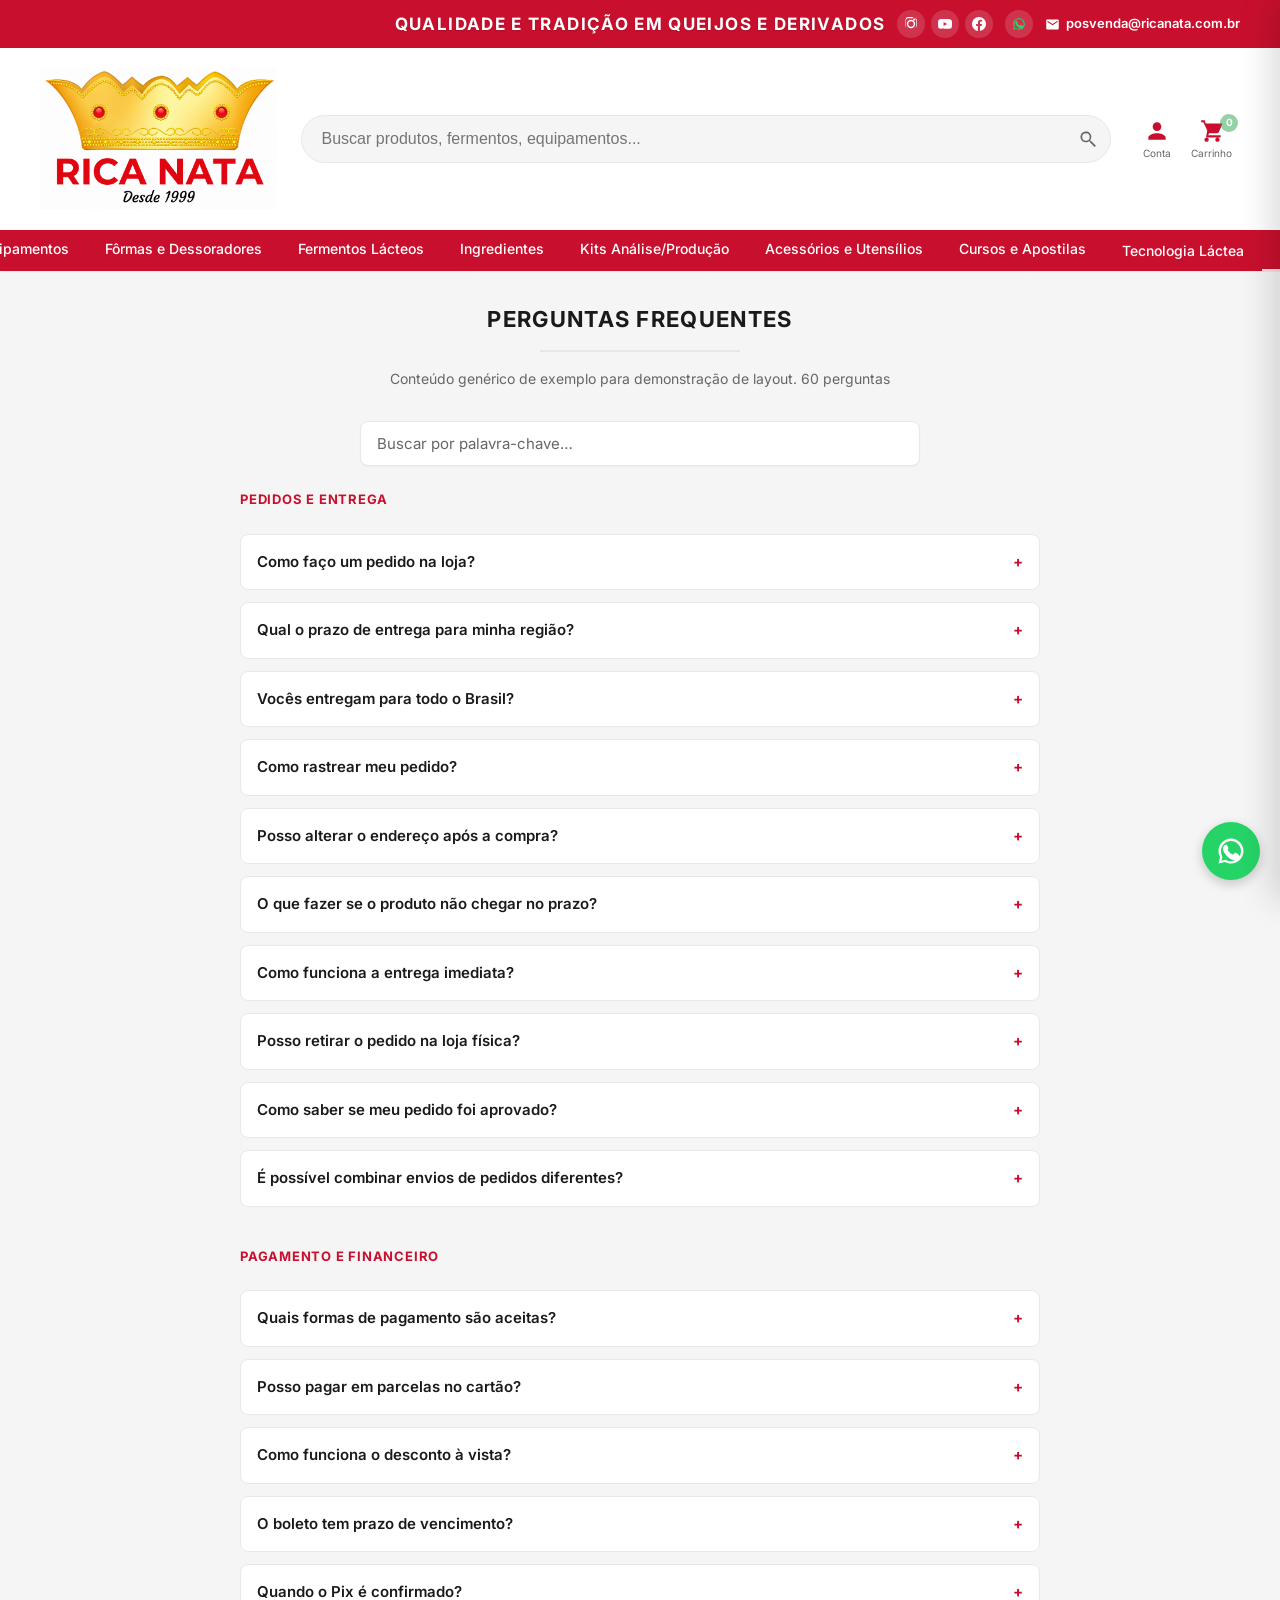
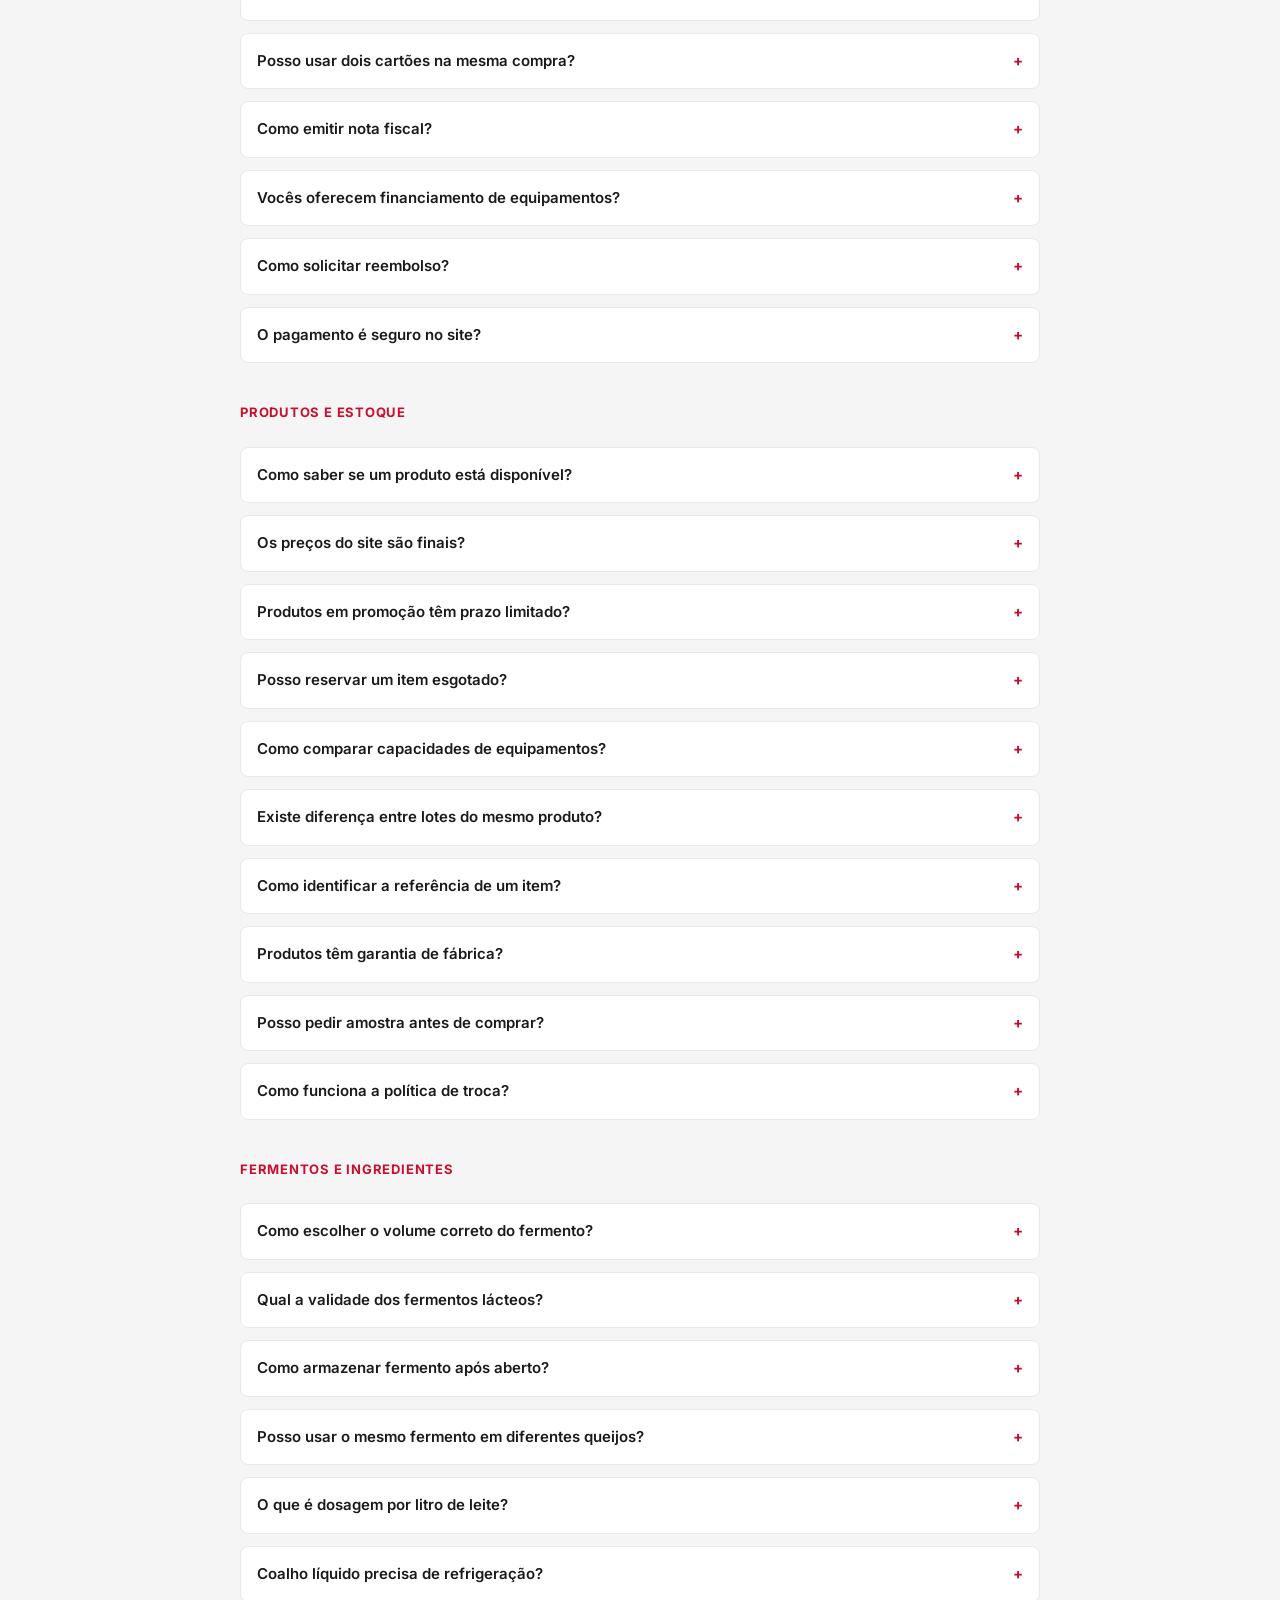
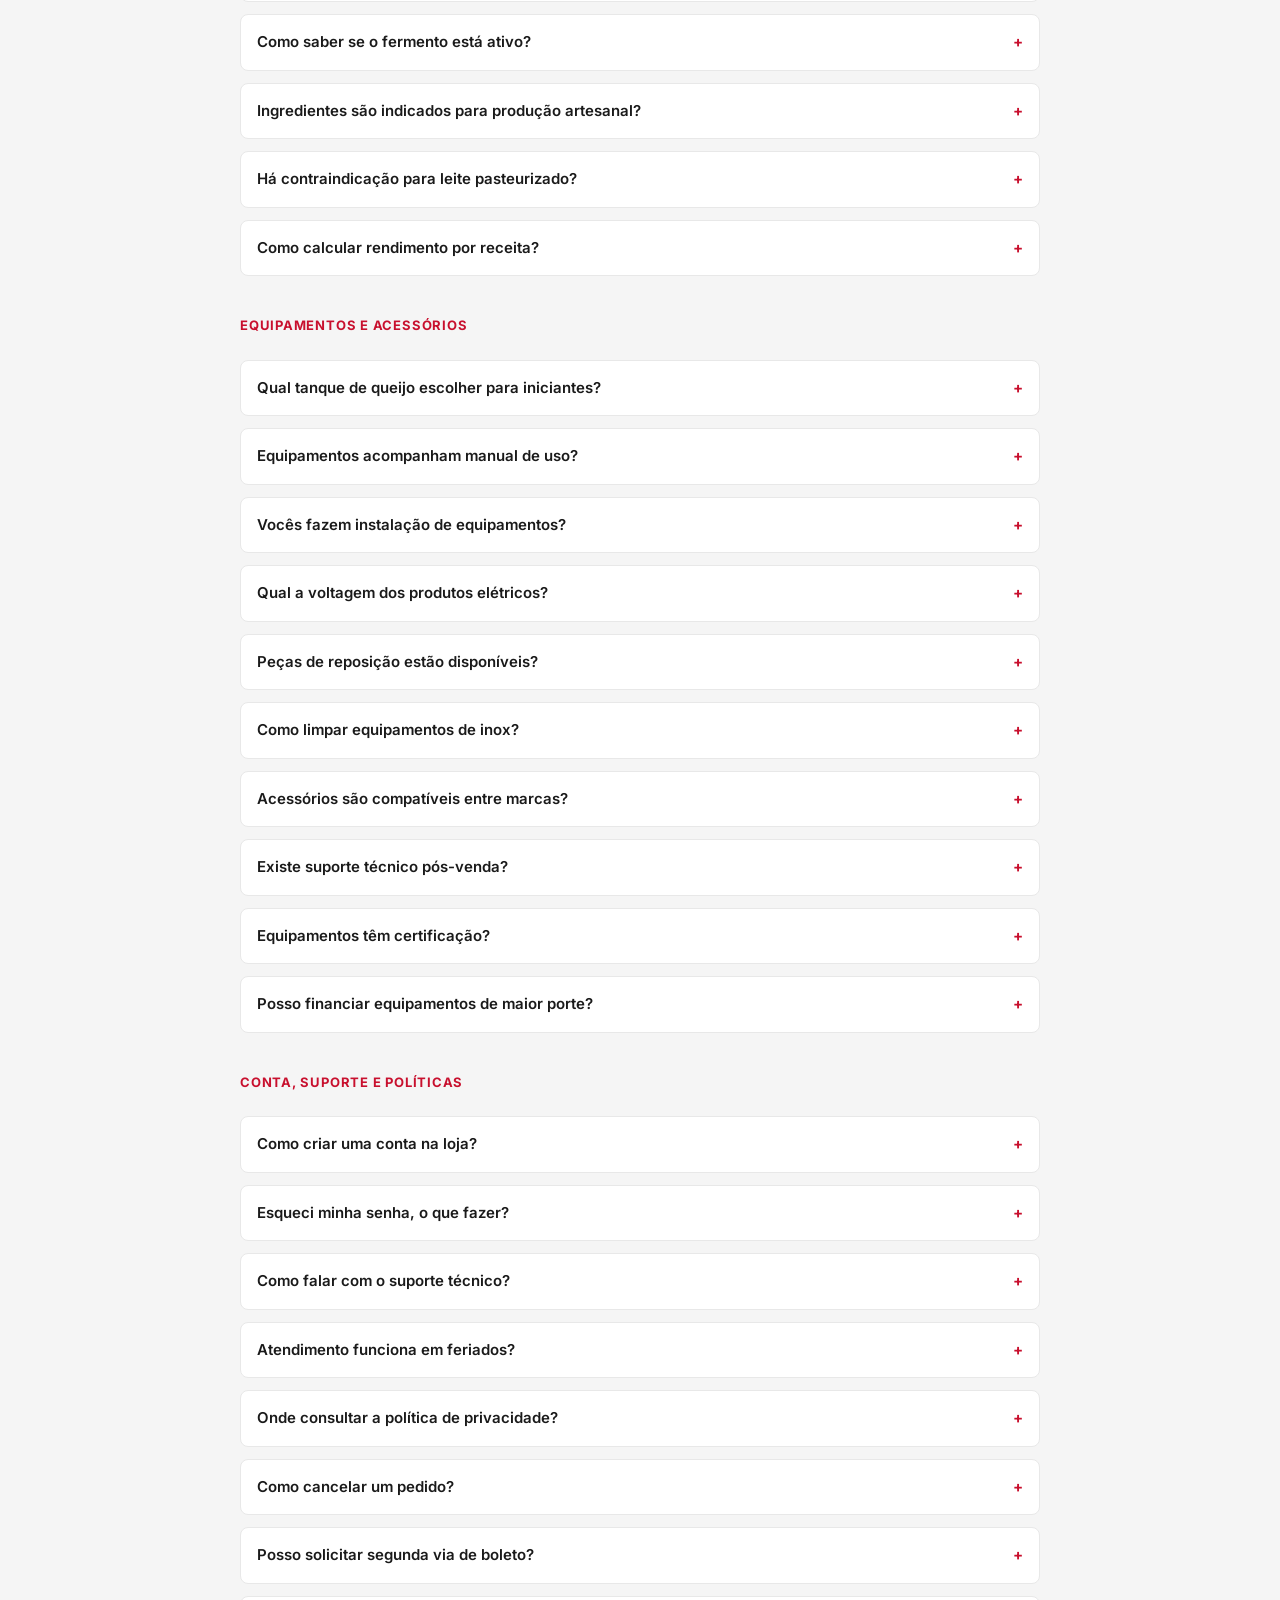
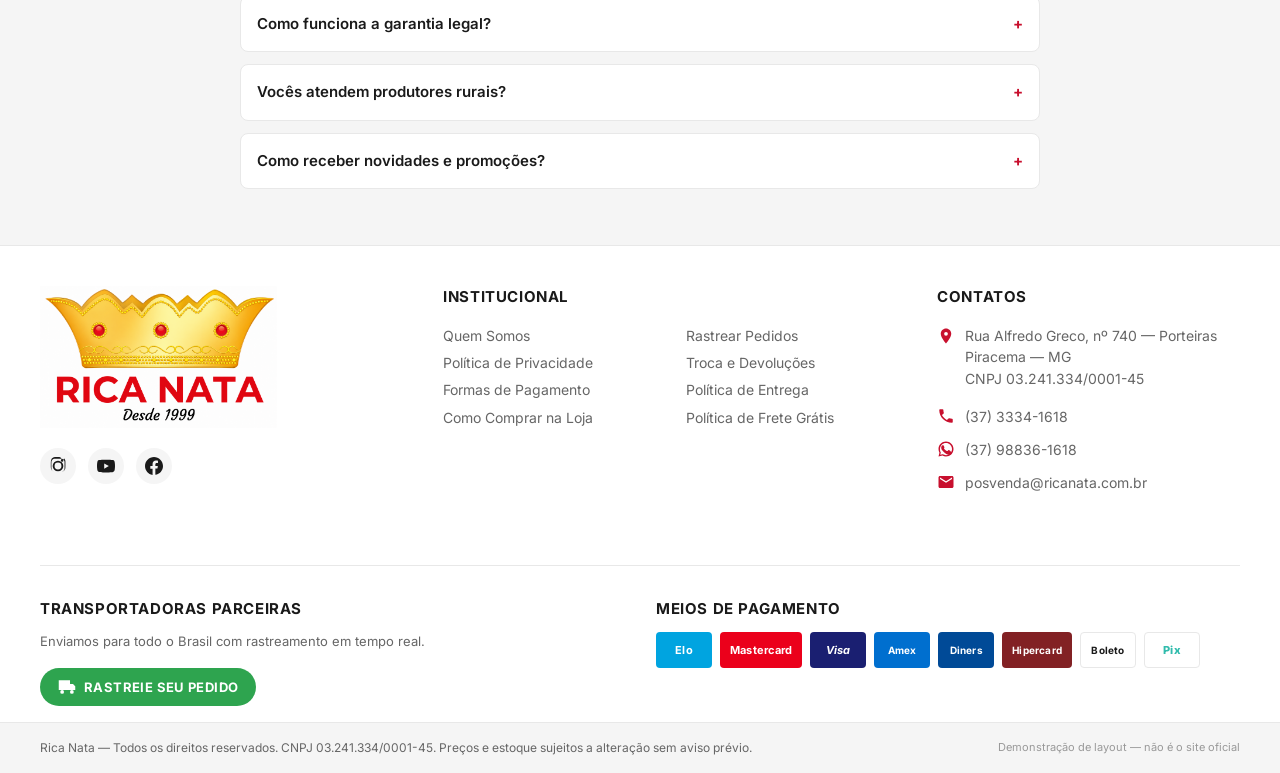
==== commit 60083495: "Atualiza top bar, logo em alta resolução, kits reais e rodapé na PDP. Alterna frases no cabeçalho, t" ====
--- a/faq.html
+++ b/faq.html
@@ -5,7 +5,7 @@
   <meta name="viewport" content="width=device-width, initial-scale=1.0">
   <title>FAQ | Rica Nata</title>
   <meta name="robots" content="noindex, nofollow">
-  <link rel="stylesheet" href="styles.css?v=22">
+  <link rel="stylesheet" href="styles.css?v=24">
   <link rel="preconnect" href="https://fonts.googleapis.com">
   <link rel="preconnect" href="https://fonts.gstatic.com" crossorigin>
   <link href="https://fonts.googleapis.com/css2?family=Inter:wght@400;500;600;700&display=swap" rel="stylesheet">
@@ -18,7 +18,10 @@
     <!-- Top bar vermelha -->
     <div class="top-bar">
       <div class="container top-bar__inner">
-        <p class="top-bar__tagline">A loja virtual mais completa para laticínios</p>
+        <div class="top-bar__taglines" id="topBarTaglines" aria-live="polite">
+          <p class="top-bar__tagline top-bar__tagline--active">Qualidade e tradição em queijos e derivados</p>
+          <p class="top-bar__tagline">A loja virtual mais completa para laticínios</p>
+        </div>
 
         <div class="top-bar__right">
           <div class="top-bar__social" aria-label="Redes sociais">
@@ -29,9 +32,9 @@
           <a href="https://wa.me/5537988361618" class="top-bar__icon top-bar__icon--whatsapp" aria-label="WhatsApp (37) 98836-1618">
             <svg viewBox="0 0 24 24" aria-hidden="true"><path d="M17.5 14.3c-.3-.1-1.6-.8-1.9-.9-.3-.1-.5-.1-.7.1-.2.2-.8 1-.9 1.1-.2.2-.3.2-.6.1-.3-.1-1.2-.4-2.3-1.4-.9-.8-1.5-1.8-1.7-2.1-.2-.3 0-.5.1-.6.1-.1.3-.3.4-.5.1-.1.1-.3 0-.4 0-.1-.7-1.7-1-2.3-.3-.6-.6-.5-.7-.5h-.6c-.2 0-.5.1-.8.4-.3.3-1.2 1.2-1.2 2.9s1.2 3.4 1.4 3.6c.2.2 2.4 3.7 5.9 5.2.8.4 1.5.6 2 .8.8.3 1.6.2 2.2.1.7-.1 2.1-.9 2.4-1.7.3-.8.3-1.5.2-1.7-.1-.1-.3-.2-.6-.3z"/><path d="M12 2C6.5 2 2 6.5 2 12c0 1.8.5 3.5 1.3 5L2 22l5.2-1.3C8.9 21.5 10.4 22 12 22c5.5 0 10-4.5 10-10S17.5 2 12 2zm0 18.2c-1.5 0-3-.4-4.3-1.1l-.3-.2-3.1.8.8-3-.2-.3C4.4 15 4 13.5 4 12 4 7.6 7.6 4 12 4s8 3.6 8 8-3.6 8.2-8 8.2z"/></svg>
           </a>
-          <a href="tel:+553733341618" class="top-bar__phone" aria-label="Telefone fixo (37) 3334-1618">
-            <svg viewBox="0 0 24 24" aria-hidden="true"><path d="M6.6 10.8c1.4 2.8 3.8 5.1 6.6 6.6l2.2-2.2c.3-.3.7-.4 1-.2 1.1.4 2.3.6 3.6.6.6 0 1 .4 1 1V20c0 .6-.4 1-1 1-9.4 0-17-7.6-17-17 0-.6.4-1 1-1h3.5c.6 0 1 .4 1 1 0 1.3.2 2.5.6 3.6.1.3 0 .7-.2 1L6.6 10.8z"/></svg>
-            <span>(37) 3334-1618</span>
+          <a href="mailto:posvenda@ricanata.com.br" class="top-bar__email" aria-label="E-mail posvenda@ricanata.com.br">
+            <svg viewBox="0 0 24 24" aria-hidden="true"><path d="M20 4H4c-1.1 0-2 .9-2 2v12c0 1.1.9 2 2 2h16c1.1 0 2-.9 2-2V6c0-1.1-.9-2-2-2zm0 4l-8 5-8-5V6l8 5 8-5v2z"/></svg>
+            <span>posvenda@ricanata.com.br</span>
           </a>
         </div>
       </div>
@@ -45,7 +48,7 @@
         </button>
 
         <a href="index.html" class="logo" aria-label="Rica Nata — Página inicial">
-          <img src="imagens/Logo Ricanata.jpg.jpeg" alt="Rica Nata — Desde 1999" class="logo__img" width="220" height="220">
+          <img src="imagens/IMG_2681.PNG" alt="Rica Nata — Desde 1999" class="logo__img" width="240" height="240">
         </a>
 
         <form class="search" role="search" aria-label="Buscar produtos">
@@ -279,7 +282,7 @@
 
         <div class="footer-col footer-col--brand">
           <a href="#" class="footer-logo" aria-label="Rica Nata">
-            <img src="imagens/Logo Ricanata.jpg.jpeg" alt="Rica Nata — Desde 1999" class="logo__img logo__img--footer" width="280" height="280">
+            <img src="imagens/IMG_2681.PNG" alt="Rica Nata — Desde 1999" class="logo__img logo__img--footer" width="300" height="300">
           </a>
           <div class="footer-social">
             <a href="#" aria-label="Instagram"><svg viewBox="0 0 24 24"><path d="M12 2.2c2.7 0 3 .01 4 .06 1.1.05 1.7.2 2.1.4.5.2.9.5 1.3.9.4.4.7.8.9 1.3.2.4.4 1 .4 2.1.05 1 .06 1.3.06 4s-.01 3-.06 4c-.05 1.1-.2 1.7-.4 2.1-.2.5-.5.9-.9 1.3-.4.4-.8.7-1.3.9-.4.2-1 .4-2.1.4-1 .05-1.3.06-4 .06s-3-.01-4-.06c-1.1-.05-1.7-.2-2.1-.4-.5-.2-.9-.5-1.3-.9-.4-.4-.7-.8-.9-1.3-.2-.4-.4-1-.4-2.1-.05-1-.06-1.3-.06-4s.01-3 .06-4c.05-1.1.2-1.7.4-2.1.2-.5.5-.9.9-1.3.4-.4.8-.7 1.3-.9.4-.2 1-.4 2.1-.4 1-.05 1.3-.06 4-.06zM12 0C9.3 0 8.9.01 7.9.06 6.9.11 6.2.3 5.6.6c-.6.3-1.1.7-1.6 1.2S3.3 3 3 3.6C2.7 4.2 2.5 4.9 2.5 5.9 2.4 6.9 2.4 7.3 2.4 10s.01 3.1.06 4.1c.05 1 .2 1.7.5 2.3.3.6.7 1.1 1.2 1.6s1 .9 1.6 1.2c.6.3 1.3.5 2.3.5 1 .05 1.4.06 4.1.06s3.1-.01 4.1-.06c1-.05 1.7-.2 2.3-.5.6-.3 1.1-.7 1.6-1.2s.9-1 1.2-1.6c.3-.6.5-1.3.5-2.3.05-1 .06-1.4.06-4.1s-.01-3.1-.06-4.1c-.05-1-.2-1.7-.5-2.3-.3-.6-.7-1.1-1.2-1.6S20 3.3 19.4 3c-.6-.3-1.3-.5-2.3-.5C15.1.01 14.7 0 12 0zm0 4.9a7.1 7.1 0 100 14.2 7.1 7.1 0 000-14.2zm0 11.7a4.6 4.6 0 110-9.2 4.6 4.6 0 010 9.2zm7.2-12.1a1.7 1.7 0 11-3.4 0 1.7 1.7 0 013.4 0z"/></svg></a>
@@ -378,6 +381,11 @@
     </div>
   </footer>
 
+  <!-- WhatsApp flutuante (demonstração) -->
+  <a href="https://wa.me/5537988361618" class="whatsapp-float" aria-label="Fale conosco pelo WhatsApp (37) 98836-1618" target="_blank" rel="noopener noreferrer">
+    <svg viewBox="0 0 24 24" width="30" height="30" aria-hidden="true"><path d="M17.5 14.3c-.3-.1-1.6-.8-1.9-.9-.3-.1-.5-.1-.7.1-.2.2-.8 1-.9 1.1-.2.2-.3.2-.6.1-.3-.1-1.2-.4-2.3-1.4-.9-.8-1.5-1.8-1.7-2.1-.2-.3 0-.5.1-.6.1-.1.3-.3.4-.5.1-.1.1-.3 0-.4 0-.1-.7-1.7-1-2.3-.3-.6-.6-.5-.7-.5h-.6c-.2 0-.5.1-.8.4-.3.3-1.2 1.2-1.2 2.9s1.2 3.4 1.4 3.6c.2.2 2.4 3.7 5.9 5.2.8.4 1.5.6 2 .8.8.3 1.6.2 2.2.1.7-.1 2.1-.9 2.4-1.7.3-.8.3-1.5.2-1.7-.1-.1-.3-.2-.6-.3z"/><path d="M12 2C6.5 2 2 6.5 2 12c0 1.8.5 3.5 1.3 5L2 22l5.2-1.3C8.9 21.5 10.4 22 12 22c5.5 0 10-4.5 10-10S17.5 2 12 2zm0 18.2c-1.5 0-3-.4-4.3-1.1l-.3-.2-3.1.8.8-3-.2-.3C4.4 15 4 13.5 4 12 4 7.6 7.6 4 12 4s8 3.6 8 8-3.6 8.2-8 8.2z"/></svg>
+  </a>
+
   <div class="toast" id="cartToast" role="status" aria-live="polite" hidden></div>
 
   <script src="js/products.js"></script>
--- a/styles.css
+++ b/styles.css
@@ -96,19 +96,33 @@
   margin-left: auto;
 }
 
-.top-bar__tagline {
+.top-bar__taglines {
   flex: 1 1 auto;
   min-width: 0;
+  display: grid;
+  place-items: center;
   text-align: center;
+}
+
+.top-bar__taglines .top-bar__tagline {
+  grid-area: 1 / 1;
+  min-width: 0;
+  max-width: min(90vw, 520px);
   font-size: 0.8125rem;
   font-weight: 700;
   letter-spacing: 0.04em;
   text-transform: uppercase;
   line-height: 1.2;
   text-shadow: 0 1px 2px rgba(0, 0, 0, 0.15);
-}
-
-.top-bar__phone {
+  opacity: 0;
+  transition: opacity 0.6s ease;
+}
+
+.top-bar__taglines .top-bar__tagline--active {
+  opacity: 1;
+}
+
+.top-bar__email {
   display: inline-flex;
   align-items: center;
   gap: 0.4rem;
@@ -117,11 +131,11 @@
   transition: opacity var(--transition);
 }
 
-.top-bar__phone:hover {
+.top-bar__email:hover {
   opacity: 0.85;
 }
 
-.top-bar__phone svg {
+.top-bar__email svg {
   width: 15px;
   height: 15px;
   fill: currentColor;
@@ -190,12 +204,15 @@
     min-height: 42px;
   }
 
-  .top-bar__tagline {
+  .top-bar__taglines {
     position: absolute;
     left: 50%;
     transform: translateX(-50%);
     width: max-content;
     max-width: min(60%, 520px);
+  }
+
+  .top-bar__taglines .top-bar__tagline {
     font-size: 1.0625rem;
     letter-spacing: 0.08em;
   }
@@ -357,7 +374,7 @@
     flex-wrap: wrap;
   }
 
-  .top-bar__tagline {
+  .top-bar__taglines {
     flex: 1 1 100%;
     order: 1;
   }
@@ -375,7 +392,7 @@
     display: none;
   }
 
-  .top-bar__phone span {
+  .top-bar__email span {
     font-size: 0.75rem;
   }
 }
@@ -453,7 +470,7 @@
 
 .logo__img {
   display: block;
-  height: 88px;
+  height: 96px;
   width: auto;
   max-width: none;
   object-fit: contain;
@@ -461,11 +478,11 @@
 }
 
 .logo__img--footer {
-  height: 140px;
+  height: 155px;
 }
 
 .site-header.is-scrolled .logo__img {
-  height: 72px;
+  height: 78px;
 }
 
 .search {
@@ -579,11 +596,11 @@
   }
 
   .logo__img {
-    height: 110px;
+    height: 118px;
   }
 
   .site-header.is-scrolled .logo__img {
-    height: 90px;
+    height: 96px;
   }
 
   .header-action__label {
@@ -602,11 +619,11 @@
   }
 
   .logo__img {
-    height: 130px;
+    height: 142px;
   }
 
   .site-header.is-scrolled .logo__img {
-    height: 105px;
+    height: 112px;
   }
 
   .search input {
@@ -2223,13 +2240,13 @@
 }
 
 .kit-card {
-  flex: 0 0 min(160px, 42vw);
+  flex: 0 0 min(200px, 46vw);
   scroll-snap-align: start;
   display: flex;
   flex-direction: column;
   align-items: center;
   gap: 0.75rem;
-  padding: 1.25rem 1rem;
+  padding: 0.75rem;
   background: var(--white);
   border: 1px solid var(--gray-200);
   border-radius: var(--radius);
@@ -2242,43 +2259,23 @@
   transform: translateY(-2px);
 }
 
-.kit-card__logo {
+.kit-card__image {
   width: 100%;
   aspect-ratio: 1.4;
   border-radius: calc(var(--radius) - 2px);
   background: var(--gray-100);
-  position: relative;
-}
-
-.kit-card__logo::after {
-  position: absolute;
-  inset: 0;
+  overflow: hidden;
   display: flex;
   align-items: center;
   justify-content: center;
-  font-size: 0.6875rem;
-  font-weight: 600;
-  color: var(--gray-600);
-  text-align: center;
-  padding: 0.5rem;
-}
-
-.kit-card__logo--1 { background: linear-gradient(145deg, #fff5e0, #ffe8b0); }
-.kit-card__logo--1::after { content: 'Kit Artesanal'; }
-.kit-card__logo--2 { background: linear-gradient(145deg, #fce4ec, #f8bbd0); }
-.kit-card__logo--2::after { content: 'Cremosos'; }
-.kit-card__logo--3 { background: linear-gradient(145deg, #e3f2fd, #bbdefb); }
-.kit-card__logo--3::after { content: 'Análise'; }
-.kit-card__logo--4 { background: linear-gradient(145deg, #e8eaf6, #c5cae9); }
-.kit-card__logo--4::after { content: 'Prensa'; }
-.kit-card__logo--5 { background: linear-gradient(145deg, #f3e5f5, #e1bee7); }
-.kit-card__logo--5::after { content: 'Liras'; }
-.kit-card__logo--6 { background: linear-gradient(145deg, #fff8e1, #ffecb3); }
-.kit-card__logo--6::after { content: 'Formas'; }
-.kit-card__logo--7 { background: linear-gradient(145deg, #e0f2f1, #b2dfdb); }
-.kit-card__logo--7::after { content: 'Artesanal'; }
-.kit-card__logo--8 { background: linear-gradient(145deg, #ffebee, #ffcdd2); }
-.kit-card__logo--8::after { content: 'Eu Faço Queijo'; }
+}
+
+.kit-card__image img {
+  display: block;
+  width: 100%;
+  height: 100%;
+  object-fit: contain;
+}
 
 .kit-card__name {
   font-size: 0.8125rem;
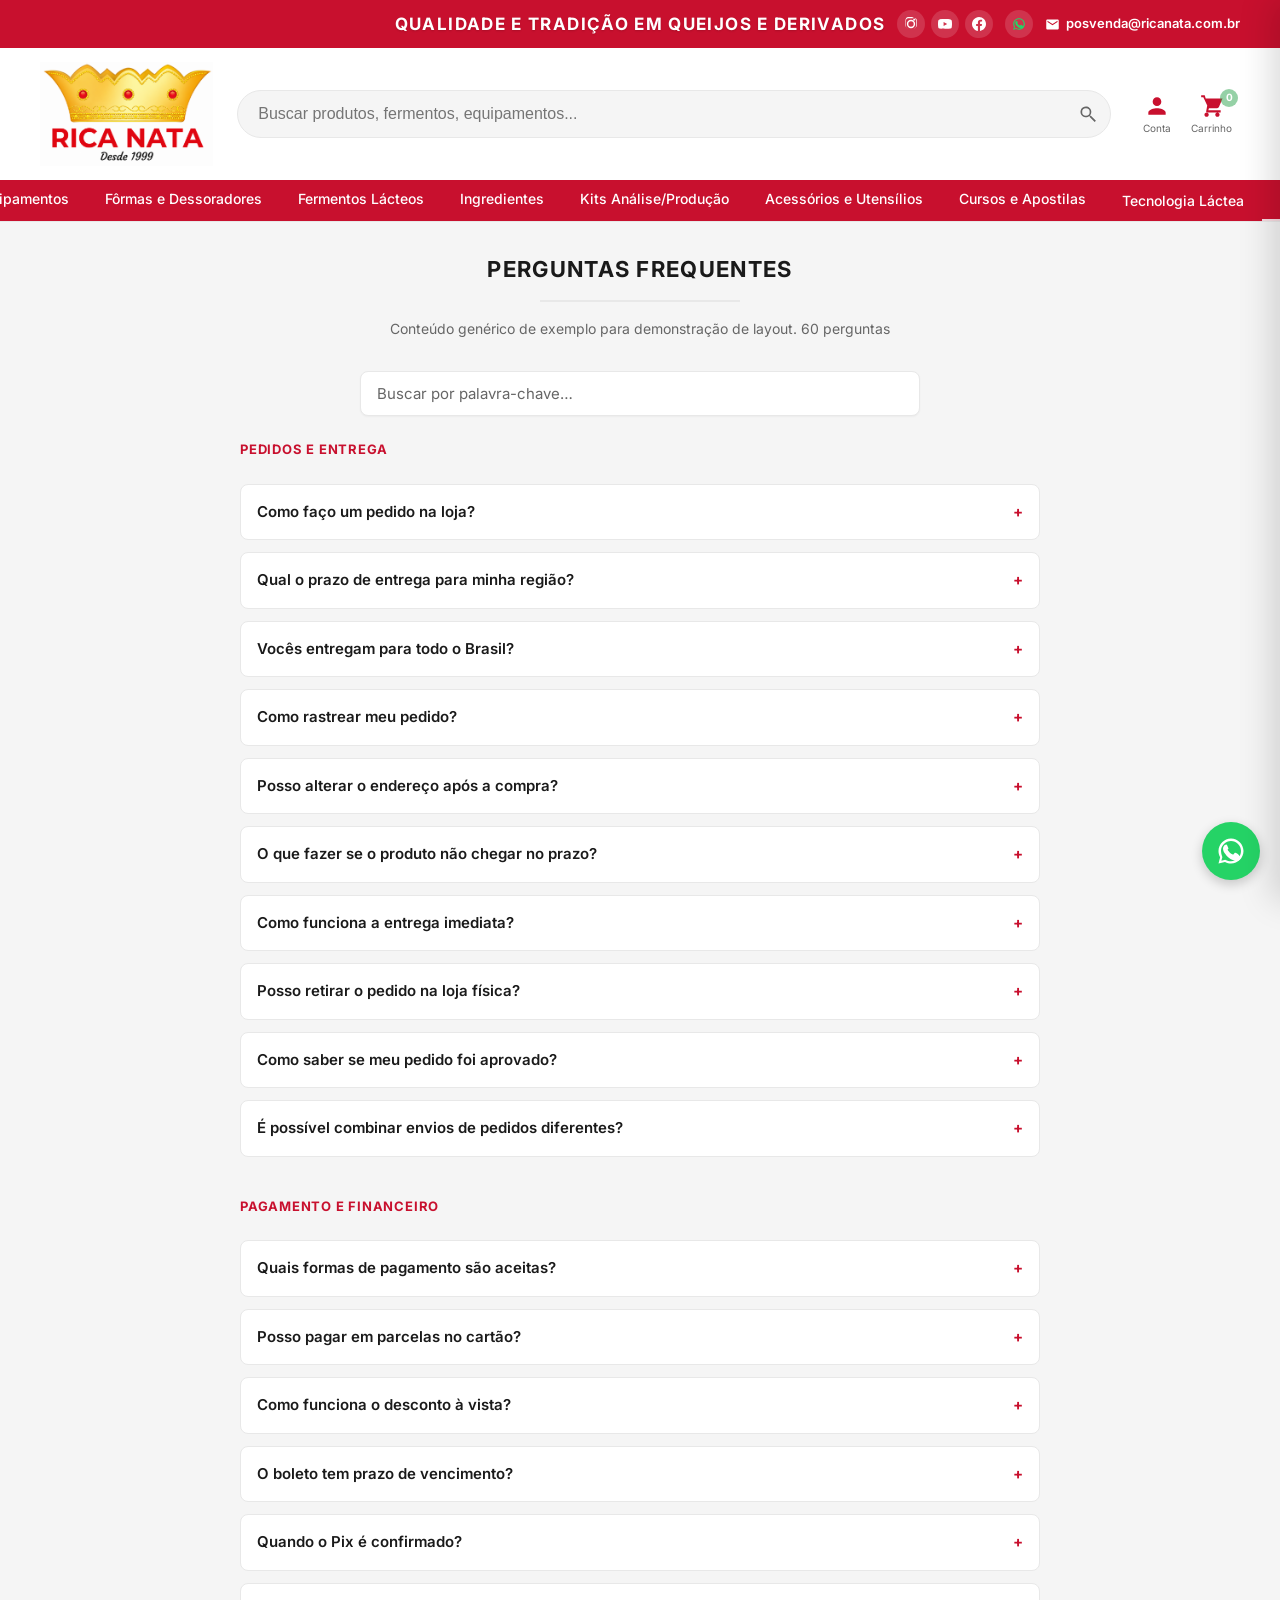
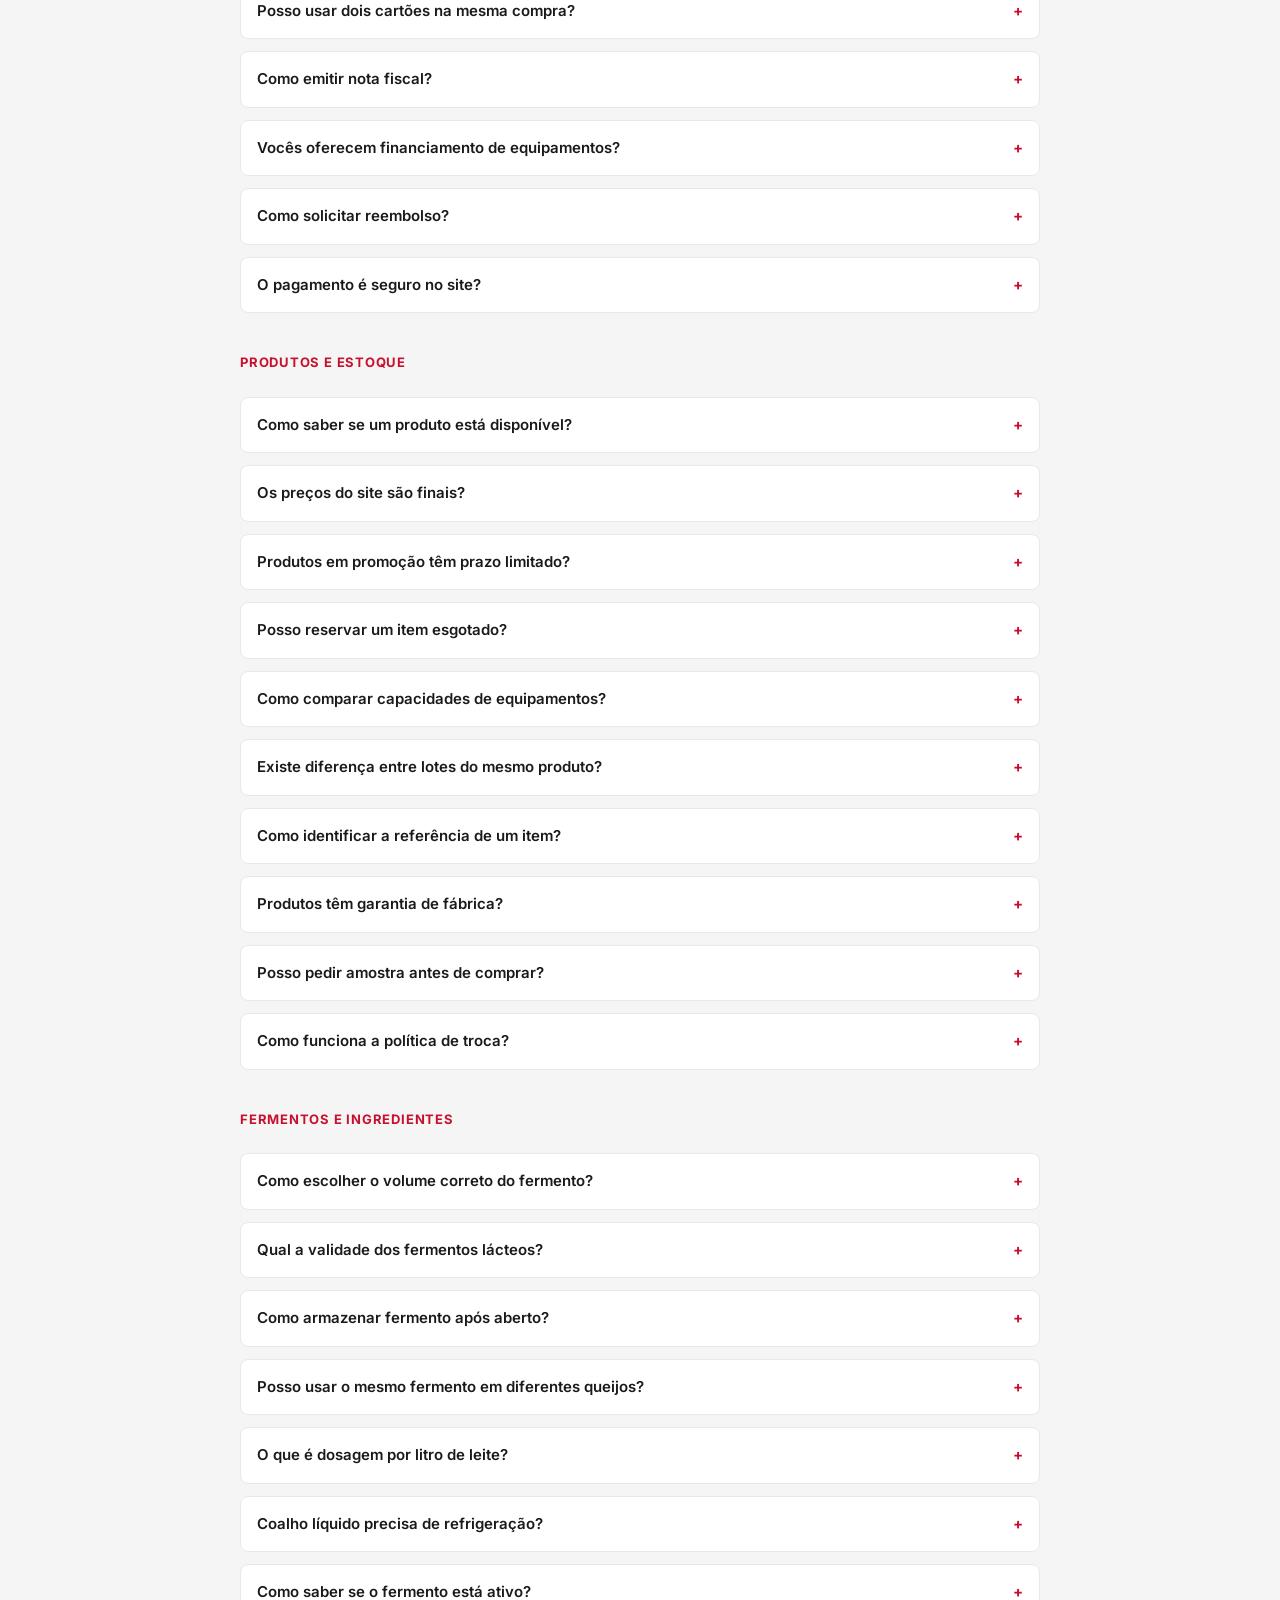
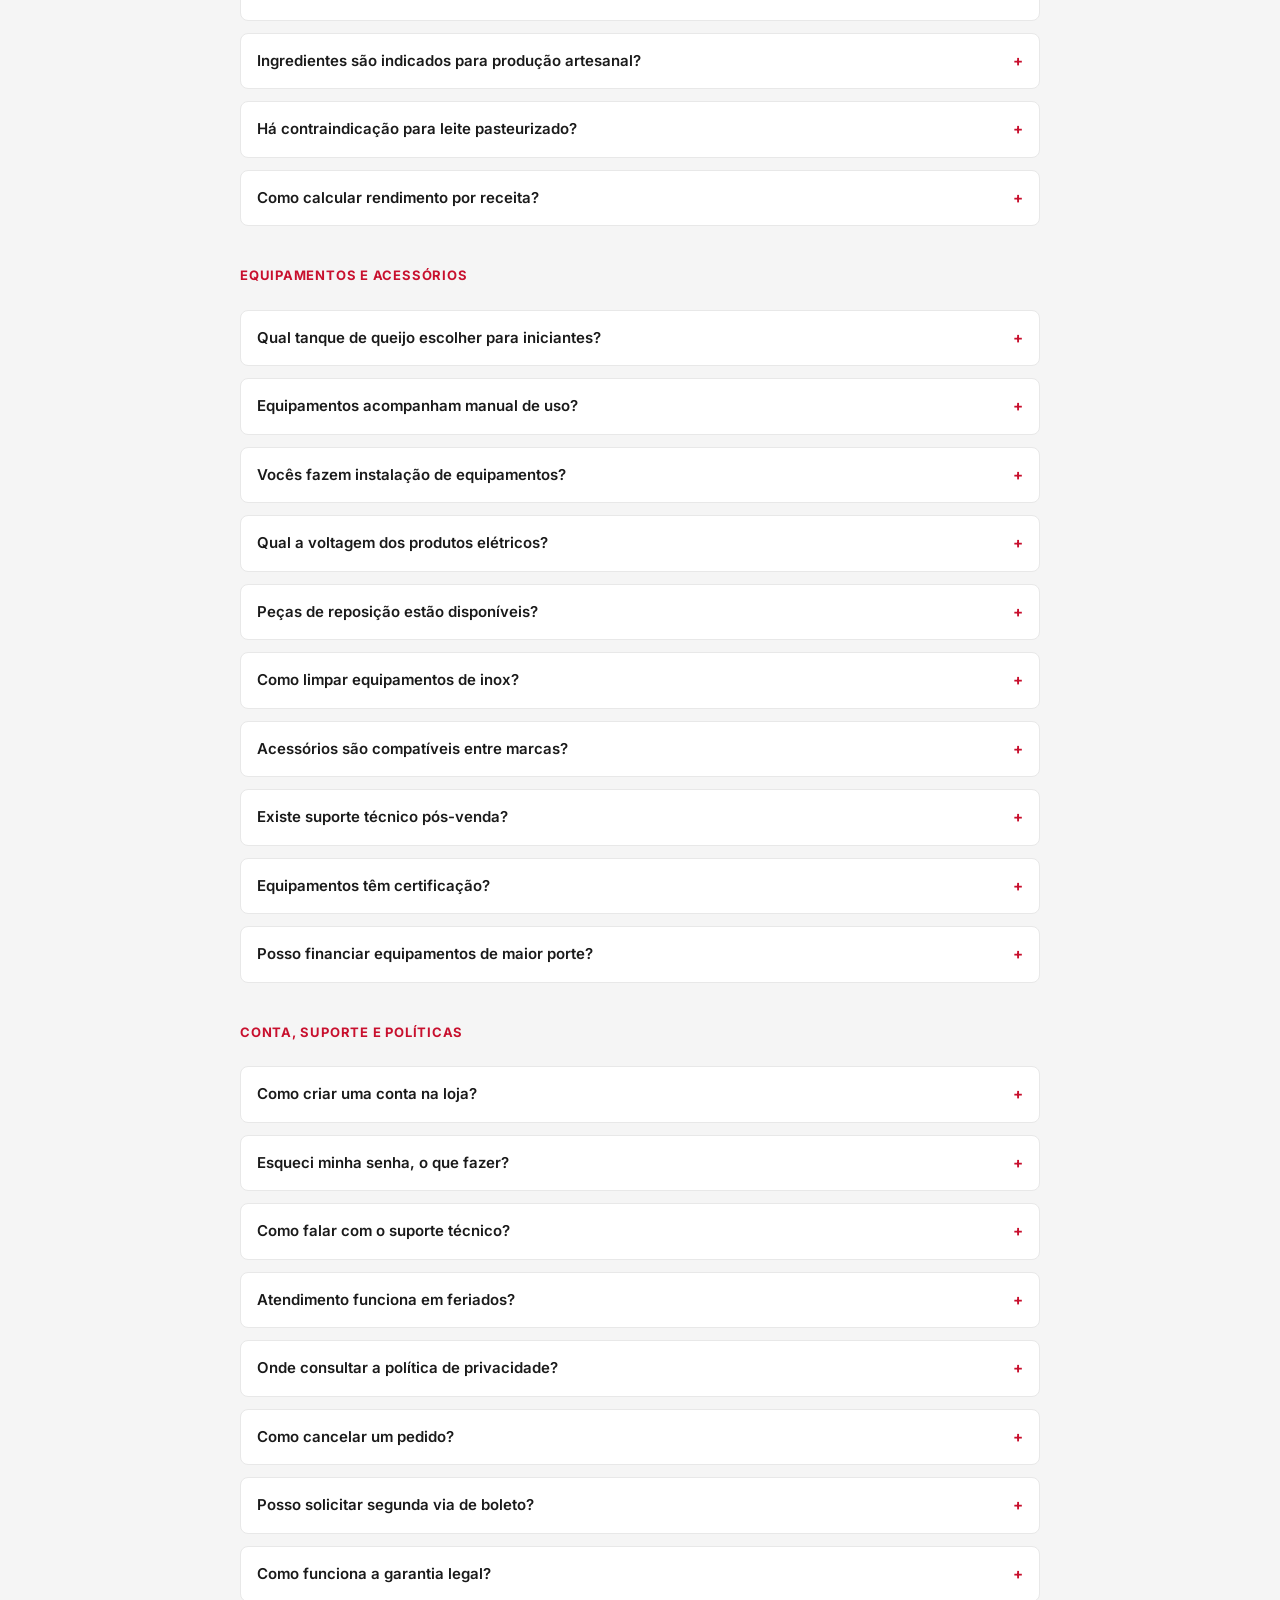
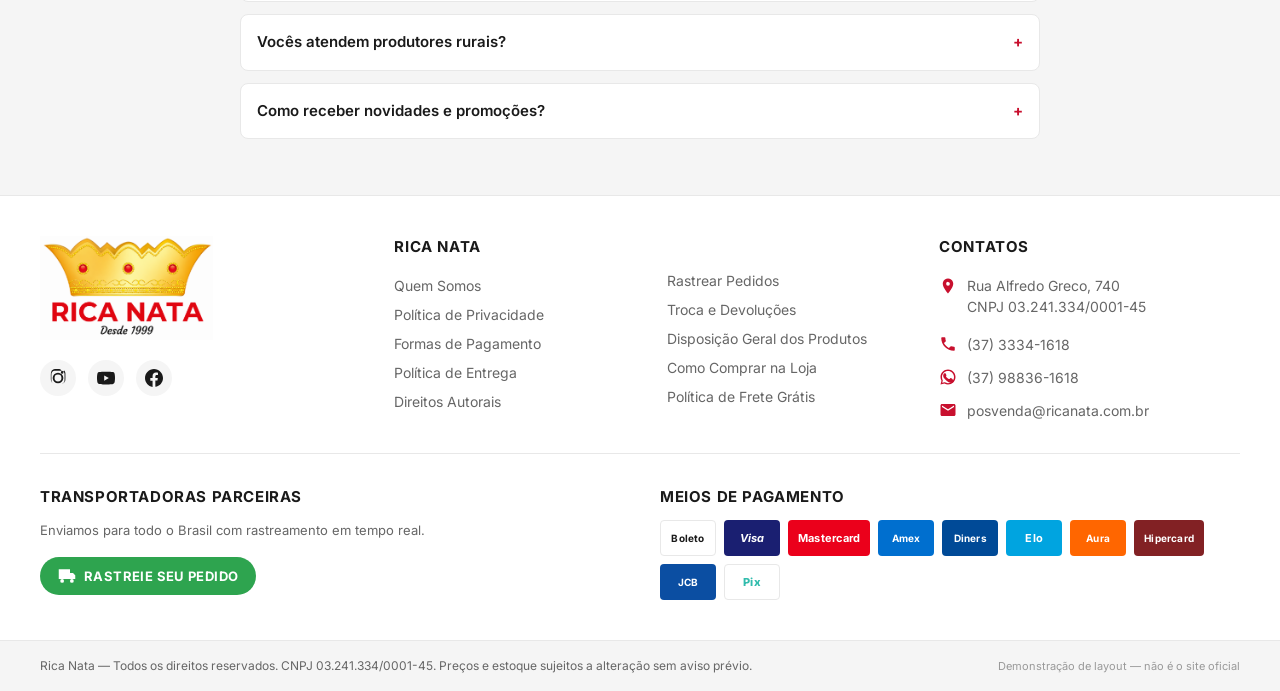
==== commit c465b36a: "Atualiza home e rodapé com layout da demo Rica Nata. Reorganiza seções de produtos, refina rodapé em" ====
--- a/faq.html
+++ b/faq.html
@@ -5,7 +5,7 @@
   <meta name="viewport" content="width=device-width, initial-scale=1.0">
   <title>FAQ | Rica Nata</title>
   <meta name="robots" content="noindex, nofollow">
-  <link rel="stylesheet" href="styles.css?v=24">
+  <link rel="stylesheet" href="styles.css?v=29">
   <link rel="preconnect" href="https://fonts.googleapis.com">
   <link rel="preconnect" href="https://fonts.gstatic.com" crossorigin>
   <link href="https://fonts.googleapis.com/css2?family=Inter:wght@400;500;600;700&display=swap" rel="stylesheet">
@@ -281,7 +281,7 @@
       <div class="footer-grid">
 
         <div class="footer-col footer-col--brand">
-          <a href="#" class="footer-logo" aria-label="Rica Nata">
+          <a href="index.html" class="footer-logo" aria-label="Rica Nata">
             <img src="imagens/IMG_2681.PNG" alt="Rica Nata — Desde 1999" class="logo__img logo__img--footer" width="300" height="300">
           </a>
           <div class="footer-social">
@@ -292,17 +292,24 @@
         </div>
 
         <div class="footer-col footer-col--links">
-          <h3>Institucional</h3>
-          <div class="footer-links-grid">
+          <h3>Rica Nata</h3>
+          <nav class="footer-links-col" aria-label="Links institucionais">
             <a href="#">Quem Somos</a>
-            <a href="#">Rastrear Pedidos</a>
             <a href="#">Política de Privacidade</a>
-            <a href="#">Troca e Devoluções</a>
             <a href="#">Formas de Pagamento</a>
             <a href="#">Política de Entrega</a>
+            <a href="#">Direitos Autorais</a>
+          </nav>
+        </div>
+
+        <div class="footer-col footer-col--links footer-col--links-secondary">
+          <nav class="footer-links-col" aria-label="Links de atendimento">
+            <a href="#">Rastrear Pedidos</a>
+            <a href="#">Troca e Devoluções</a>
+            <a href="#">Disposição Geral dos Produtos</a>
             <a href="#">Como Comprar na Loja</a>
             <a href="#">Política de Frete Grátis</a>
-          </div>
+          </nav>
         </div>
 
         <div class="footer-col footer-col--contact">
@@ -310,8 +317,7 @@
           <address class="footer-address">
             <svg viewBox="0 0 24 24" aria-hidden="true"><path d="M12 2C8.13 2 5 5.13 5 9c0 5.25 7 13 7 13s7-7.75 7-13c0-3.87-3.13-7-7-7zm0 9.5a2.5 2.5 0 110-5 2.5 2.5 0 010 5z"/></svg>
             <span>
-              Rua Alfredo Greco, nº 740 — Porteiras<br>
-              Piracema — MG<br>
+              Rua Alfredo Greco, 740<br>
               CNPJ 03.241.334/0001-45
             </span>
           </address>
@@ -321,7 +327,7 @@
               (37) 3334-1618
             </a>
             <a href="https://wa.me/5537988361618">
-              <svg viewBox="0 0 24 24"><path d="M17.5 14.3c-.3-.1-1.6-.8-1.9-.9-.3-.1-.5-.1-.7.1-.2.2-.8 1-.9 1.1-.2.2-.3.2-.6.1-.3-.1-1.2-.4-2.3-1.4-.9-.8-1.5-1.8-1.7-2.1-.2-.3 0-.5.1-.6.1-.1.3-.3.4-.5.1-.1.1-.3 0-.4 0-.1-.7-1.7-1-2.3-.3-.6-.6-.5-.7-.5h-.6c-.2 0-.5.1-.8.4-.3.3-1.2 1.2-1.2 2.9s1.2 3.4 1.4 3.6c.2.2 2.4 3.7 5.9 5.2.8.4 1.5.6 2 .8.8.3 1.6.2 2.2.1.7-.1 2.1-.9 2.4-1.7.3-.8.3-1.5.2-1.7-.1-.1-.3-.2-.6-.3z"/><path d="M12 2C6.5 2 2 6.5 2 12c0 1.8.5 3.5 1.3 5L2 22l5.2-1.3C8.9 21.5 10.4 22 12 22c5.5 0 10-4.5 10-10S17.5 2 12 2zm0 18.2c-1.5 0-3-.4-4.3-1.1l-.3-.2-3.1.8.8-3-.2-.3C4.4 15 4 15 4 12 4 7.6 7.6 4 12 4s8 3.6 8 8-3.6 8.2-8 8.2z"/></svg>
+              <svg viewBox="0 0 24 24"><path d="M17.5 14.3c-.3-.1-1.6-.8-1.9-.9-.3-.1-.5-.1-.7.1-.2.2-.8 1-.9 1.1-.2.2-.3.2-.6.1-.3-.1-1.2-.4-2.3-1.4-.9-.8-1.5-1.8-1.7-2.1-.2-.3 0-.5.1-.6.1-.1.3-.3.4-.5.1-.1.1-.3 0-.4 0-.1-.7-1.7-1-2.3-.3-.6-.6-.5-.7-.5h-.6c-.2 0-.5.1-.8.4-.3.3-1.2 1.2-1.2 2.9s1.2 3.4 1.4 3.6c.2.2 2.4 3.7 5.9 5.2.8.4 1.5.6 2 .8.8.3 1.6.2 2.2.1.7-.1 2.1-.9 2.4-1.7.3-.8.3-1.5.2-1.7-.1-.1-.3-.2-.6-.3z"/><path d="M12 2C6.5 2 2 6.5 2 12c0 1.8.5 3.5 1.3 5L2 22l5.2-1.3C8.9 21.5 10.4 22 12 22c5.5 0 10-4.5 10-10S17.5 2 12 2zm0 18.2c-1.5 0-3-.4-4.3-1.1l-.3-.2-3.1.8.8-3-.2-.3C4.4 15 4 13.5 4 12 4 7.6 7.6 4 12 4s8 3.6 8 8-3.6 8.2-8 8.2z"/></svg>
               (37) 98836-1618
             </a>
             <a href="mailto:posvenda@ricanata.com.br">
@@ -348,10 +354,19 @@
                 Selecione a transportadora
               </p>
               <div class="track-order__carriers">
-                <a href="https://rastreamento.correios.com.br/" class="carrier-card carrier-card--correios" target="_blank" rel="noopener noreferrer">Correios</a>
+                <a href="https://rastreamento.correios.com.br/" class="carrier-card carrier-card--correios" target="_blank" rel="noopener noreferrer">
+                  <span class="carrier-card__name">Correios</span>
+                  <span class="carrier-card__sub">PAC e SEDEX</span>
+                </a>
+                <a href="https://alfatransportes.com.br/" class="carrier-card carrier-card--alfa" target="_blank" rel="noopener noreferrer">Alfa Transportes</a>
+                <a href="https://cliente.atualcargas.com.br/rastreamento" class="carrier-card carrier-card--atual" target="_blank" rel="noopener noreferrer">Atual Cargas</a>
                 <a href="https://www.braspress.com/site/rastreamento/" class="carrier-card carrier-card--braspress" target="_blank" rel="noopener noreferrer">Braspress</a>
                 <a href="https://www.jadlog.com.br/portal/rastreamento" class="carrier-card carrier-card--jadlog" target="_blank" rel="noopener noreferrer">Jadlog</a>
-                <a href="https://mandae.com.br/rastreamento/" class="carrier-card carrier-card--mandae" target="_blank" rel="noopener noreferrer">Mandaê</a>
+                <a href="https://mandae.com.br/rastreamento/" class="carrier-card carrier-card--mandae" target="_blank" rel="noopener noreferrer">
+                  <span class="carrier-card__name">Mandaê</span>
+                  <span class="carrier-card__sub">Econômico e Rápido</span>
+                </a>
+                <a href="https://www.translovato.com.br/minha-carga/" class="carrier-card carrier-card--translovato carrier-card--full" target="_blank" rel="noopener noreferrer">Translovato</a>
               </div>
             </div>
           </div>
@@ -360,13 +375,15 @@
         <div class="footer-extra-block footer-extra-block--payments">
           <h3>Meios de pagamento</h3>
           <ul class="footer-payments" aria-label="Formas de pagamento aceitas">
-            <li class="pay-badge pay-badge--elo">Elo</li>
+            <li class="pay-badge pay-badge--boleto">Boleto</li>
+            <li class="pay-badge pay-badge--visa">Visa</li>
             <li class="pay-badge pay-badge--master">Mastercard</li>
-            <li class="pay-badge pay-badge--visa">Visa</li>
             <li class="pay-badge pay-badge--amex">Amex</li>
             <li class="pay-badge pay-badge--diners">Diners</li>
+            <li class="pay-badge pay-badge--elo">Elo</li>
+            <li class="pay-badge pay-badge--aura">Aura</li>
             <li class="pay-badge pay-badge--hiper">Hipercard</li>
-            <li class="pay-badge pay-badge--boleto">Boleto</li>
+            <li class="pay-badge pay-badge--jcb">JCB</li>
             <li class="pay-badge pay-badge--pix">Pix</li>
           </ul>
         </div>
--- a/styles.css
+++ b/styles.css
@@ -240,7 +240,11 @@
 }
 
 .track-order--footer {
-  margin-bottom: 1rem;
+  margin-top: 0;
+}
+
+.track-order__trigger--footer {
+  justify-content: center;
 }
 
 .track-order__trigger {
@@ -289,6 +293,8 @@
 .track-order__popover--footer {
   bottom: calc(100% + 0.625rem);
   top: auto;
+  left: 0;
+  width: min(340px, calc(100vw - 2rem));
 }
 
 .track-order__popover--footer::before {
@@ -340,8 +346,10 @@
 
 .carrier-card {
   display: flex;
+  flex-direction: column;
   align-items: center;
   justify-content: center;
+  gap: 0.125rem;
   min-height: 52px;
   padding: 0.5rem 0.75rem;
   border: 1px solid var(--gray-200);
@@ -349,7 +357,23 @@
   font-size: 0.8125rem;
   font-weight: 700;
   text-align: center;
+  line-height: 1.25;
   transition: border-color var(--transition), box-shadow var(--transition), transform 0.15s ease;
+}
+
+.carrier-card__name {
+  display: block;
+}
+
+.carrier-card__sub {
+  display: block;
+  font-size: 0.6875rem;
+  font-weight: 600;
+  opacity: 0.85;
+}
+
+.carrier-card--full {
+  grid-column: 1 / -1;
 }
 
 .carrier-card:hover {
@@ -368,6 +392,15 @@
 
 .carrier-card--mandae { color: #5c2d91; background: #f5f0fa; }
 .carrier-card--mandae:hover { border-color: #5c2d91; }
+
+.carrier-card--alfa { color: #1a5f2a; background: #f2f8f3; }
+.carrier-card--alfa:hover { border-color: #1a5f2a; }
+
+.carrier-card--atual { color: #0d4a8f; background: #f0f5fb; }
+.carrier-card--atual:hover { border-color: #0d4a8f; }
+
+.carrier-card--translovato { color: #b8860b; background: #fffaf0; }
+.carrier-card--translovato:hover { border-color: #b8860b; }
 
 @media (max-width: 480px) {
   .top-bar__inner {
@@ -420,12 +453,12 @@
 }
 
 .main-header {
-  padding-block: 1rem;
+  padding-block: 0.75rem;
   transition: padding var(--transition);
 }
 
 .site-header.is-scrolled .main-header {
-  padding-block: 0.625rem;
+  padding-block: 0.5rem;
 }
 
 .main-header__inner {
@@ -470,7 +503,7 @@
 
 .logo__img {
   display: block;
-  height: 96px;
+  height: 72px;
   width: auto;
   max-width: none;
   object-fit: contain;
@@ -482,7 +515,7 @@
 }
 
 .site-header.is-scrolled .logo__img {
-  height: 78px;
+  height: 60px;
 }
 
 .search {
@@ -596,11 +629,11 @@
   }
 
   .logo__img {
-    height: 118px;
+    height: 88px;
   }
 
   .site-header.is-scrolled .logo__img {
-    height: 96px;
+    height: 72px;
   }
 
   .header-action__label {
@@ -615,15 +648,15 @@
 
 @media (min-width: 1024px) {
   .main-header {
-    padding-block: 1.25rem;
+    padding-block: 0.875rem;
   }
 
   .logo__img {
-    height: 142px;
+    height: 104px;
   }
 
   .site-header.is-scrolled .logo__img {
-    height: 112px;
+    height: 84px;
   }
 
   .search input {
@@ -1476,6 +1509,15 @@
   background: var(--gray-200);
 }
 
+.section-intro {
+  text-align: center;
+  font-size: 0.875rem;
+  color: var(--gray-600);
+  max-width: 520px;
+  margin: -1rem auto 2rem;
+  line-height: 1.5;
+}
+
 .product-grid {
   display: grid;
   grid-template-columns: 1fr;
@@ -1488,6 +1530,82 @@
 
 .product-scroll__bars {
   display: none;
+}
+
+.product-scroll--carousel {
+  position: relative;
+}
+
+.product-scroll__nav {
+  position: absolute;
+  top: 42%;
+  transform: translateY(-50%);
+  z-index: 2;
+  width: 40px;
+  height: 40px;
+  border: 1px solid var(--gray-200);
+  border-radius: 50%;
+  background: var(--white);
+  box-shadow: var(--shadow);
+  cursor: pointer;
+  display: none;
+  align-items: center;
+  justify-content: center;
+  transition: background var(--transition), border-color var(--transition);
+}
+
+.product-scroll__nav:hover {
+  background: var(--gray-100);
+  border-color: var(--gray-400);
+}
+
+.product-scroll__nav svg {
+  width: 24px;
+  height: 24px;
+  fill: var(--gray-900);
+}
+
+.product-scroll__nav--prev {
+  left: 0.25rem;
+}
+
+.product-scroll__nav--next {
+  right: 0.25rem;
+}
+
+@media (min-width: 900px) {
+  .product-scroll--carousel .product-grid,
+  .product-scroll--carousel .product-grid--3 {
+    display: flex;
+    overflow-x: auto;
+    scroll-snap-type: x mandatory;
+    gap: 1rem;
+    padding: 0 3rem 0.25rem;
+    -webkit-overflow-scrolling: touch;
+    scrollbar-width: none;
+  }
+
+  .product-scroll--carousel .product-grid::-webkit-scrollbar,
+  .product-scroll--carousel .product-grid--3::-webkit-scrollbar {
+    display: none;
+  }
+
+  .product-scroll--carousel .product-card {
+    flex: 0 0 min(280px, 24vw);
+    scroll-snap-align: start;
+  }
+
+  .product-scroll--carousel .product-scroll__nav {
+    display: flex;
+  }
+
+  .product-scroll--carousel .product-scroll__bars {
+    display: flex;
+    justify-content: center;
+    align-items: center;
+    gap: 0.375rem;
+    padding: 0.75rem 1rem 0;
+  }
 }
 
 @media (max-width: 899px) {
@@ -1520,6 +1638,23 @@
   .product-scroll__bar--active {
     width: 2.25rem;
     background: var(--green);
+  }
+
+  .product-scroll--carousel .product-scroll__nav {
+    display: flex;
+  }
+
+  .product-scroll--carousel .product-grid,
+  .product-scroll--carousel .product-grid--3 {
+    padding-inline: 3rem;
+  }
+
+  .product-scroll--carousel .product-scroll__nav--prev {
+    left: 0.5rem;
+  }
+
+  .product-scroll--carousel .product-scroll__nav--next {
+    right: 0.5rem;
   }
 
   .product-grid,
@@ -1995,7 +2130,13 @@
   display: grid;
   grid-template-columns: 1fr;
   gap: 2rem;
-  padding: 2.5rem 0;
+  padding: 2.5rem 0 0;
+}
+
+.footer-col--links-secondary .footer-links-col {
+  display: flex;
+  flex-direction: column;
+  gap: 0.5rem;
 }
 
 .footer-col h3 {
@@ -2043,16 +2184,24 @@
 .footer-links-grid {
   display: grid;
   grid-template-columns: 1fr;
-  gap: 0.5rem 1.5rem;
-}
-
-.footer-links-grid a {
+  gap: 1.5rem;
+}
+
+.footer-links-col {
+  display: flex;
+  flex-direction: column;
+  gap: 0.5rem;
+}
+
+.footer-links-col a,
+.footer-col--links .footer-links-col a {
   font-size: 0.875rem;
   color: var(--gray-600);
   transition: color var(--transition);
 }
 
-.footer-links-grid a:hover {
+.footer-links-col a:hover,
+.footer-col--links .footer-links-col a:hover {
   color: var(--red);
 }
 
@@ -2105,7 +2254,7 @@
   display: grid;
   grid-template-columns: 1fr;
   gap: 2rem;
-  padding: 2rem 0 0;
+  padding: 2rem 0 2.5rem;
   margin-top: 2rem;
   border-top: 1px solid var(--gray-200);
 }
@@ -2124,6 +2273,11 @@
   color: var(--gray-600);
   margin-bottom: 1rem;
   max-width: 420px;
+  line-height: 1.55;
+}
+
+.footer-extra-block--payments .footer-payments {
+  max-width: 100%;
 }
 
 .footer-carriers {
@@ -2193,6 +2347,8 @@
 .pay-badge--amex { background: #006fcf; font-size: 0.625rem; }
 .pay-badge--diners { background: #004a97; font-size: 0.625rem; }
 .pay-badge--hiper { background: #822124; font-size: 0.625rem; }
+.pay-badge--aura { background: #ff6600; font-size: 0.625rem; }
+.pay-badge--jcb { background: #0b4ea2; font-size: 0.625rem; }
 .pay-badge--boleto {
   background: var(--white);
   color: var(--black);
@@ -2328,29 +2484,38 @@
   }
 }
 
+@media (min-width: 640px) {
+  .footer-grid {
+    grid-template-columns: repeat(2, minmax(0, 1fr));
+    gap: 2rem 2.5rem;
+  }
+
+  .footer-col--brand {
+    grid-column: 1 / -1;
+  }
+}
+
 @media (min-width: 768px) {
   .footer-extras {
     grid-template-columns: 1fr 1fr;
     align-items: start;
-  }
-}
-
-@media (min-width: 640px) {
-  .footer-links-grid {
-    grid-template-columns: repeat(2, 1fr);
+    gap: 2.5rem;
   }
 }
 
 @media (min-width: 900px) {
   .footer-grid {
-    grid-template-columns: 1.2fr 1.5fr 1fr;
-    gap: 2.5rem;
+    grid-template-columns: minmax(0, 1.15fr) minmax(0, 0.85fr) minmax(0, 0.85fr) minmax(0, 1.1fr);
+    gap: 2rem 2.5rem;
     align-items: start;
   }
 
-  .footer-links-grid {
-    grid-template-columns: repeat(2, 1fr);
-    gap: 0.4rem 2rem;
+  .footer-col--brand {
+    grid-column: auto;
+  }
+
+  .footer-col--links-secondary .footer-links-col {
+    padding-top: 2.125rem;
   }
 }
 
@@ -2441,14 +2606,6 @@
   background: var(--white);
 }
 
-.guia-lacteo__intro {
-  text-align: center;
-  font-size: 0.9375rem;
-  color: var(--gray-600);
-  max-width: 540px;
-  margin: -1rem auto 2rem;
-}
-
 .guia-lacteo__grid {
   display: grid;
   grid-template-columns: 1fr;
@@ -2580,63 +2737,147 @@
 
 .why-us {
   padding: 3rem 0;
+  background: var(--white);
+  border-top: 1px solid var(--gray-200);
+}
+
+.why-us__layout {
+  display: grid;
+  grid-template-columns: 1fr;
+  gap: 2rem;
+  align-items: stretch;
+}
+
+@media (min-width: 900px) {
+  .why-us__layout {
+    grid-template-columns: minmax(0, 1.05fr) minmax(0, 1fr);
+    gap: 2.5rem;
+  }
+}
+
+.why-us__hero {
+  background: #fdf1f1;
+  border-radius: var(--radius);
+  padding: 2rem 1.75rem;
+}
+
+.why-us__eyebrow {
+  font-size: 0.6875rem;
+  font-weight: 700;
+  letter-spacing: 0.08em;
+  text-transform: uppercase;
+  color: var(--red);
+  margin-bottom: 1rem;
+}
+
+.why-us__heading {
+  font-size: clamp(1.375rem, 3vw, 1.875rem);
+  font-weight: 700;
+  line-height: 1.25;
+  color: var(--black);
+  margin-bottom: 0.875rem;
+  padding-bottom: 0.875rem;
+  border-bottom: 3px solid var(--red);
+  max-width: 16ch;
+}
+
+.why-us__intro {
+  font-size: 0.9375rem;
+  line-height: 1.7;
+  color: var(--gray-600);
+  margin-bottom: 1.5rem;
+}
+
+.why-us__cta {
+  display: inline-flex;
+  align-items: center;
+  justify-content: center;
+  gap: 0.625rem;
+  width: 100%;
+  padding: 0.875rem 1.25rem;
+  border-radius: var(--radius);
+  background: var(--red);
+  color: var(--white);
+  font-size: 0.9375rem;
+  font-weight: 700;
+  text-decoration: none;
+  transition: background var(--transition);
+}
+
+.why-us__cta:hover {
+  background: var(--red-dark);
+}
+
+.why-us__cta svg {
+  width: 18px;
+  height: 18px;
+  fill: currentColor;
+  flex-shrink: 0;
+}
+
+.why-us__cta-note {
+  margin-top: 0.75rem;
+  font-size: 0.8125rem;
+  color: var(--gray-600);
+  text-align: center;
+}
+
+.why-us__features {
+  display: flex;
+  flex-direction: column;
+}
+
+.why-us__feature {
+  display: grid;
+  grid-template-columns: auto 1fr;
+  gap: 1rem;
+  align-items: start;
+  padding: 1.5rem 0;
+  border-bottom: 1px solid var(--gray-200);
+}
+
+.why-us__feature:first-child {
+  padding-top: 0;
+}
+
+.why-us__feature:last-child {
+  border-bottom: none;
+  padding-bottom: 0;
+}
+
+.why-us__feature-icon {
+  width: 48px;
+  height: 48px;
+  border-radius: calc(var(--radius) - 2px);
   background: var(--gray-100);
-  border-top: 1px solid var(--gray-200);
-}
-
-.why-us__grid {
-  display: grid;
-  grid-template-columns: 1fr 1fr;
-  gap: 1.5rem 2rem;
-}
-
-@media (min-width: 900px) {
-  .why-us__grid {
-    grid-template-columns: repeat(4, 1fr);
-    gap: 2rem;
-  }
-}
-
-.why-us__item {
-  display: flex;
-  flex-direction: column;
-  align-items: center;
-  text-align: center;
-  gap: 0.75rem;
-}
-
-.why-us__icon {
-  width: 56px;
-  height: 56px;
-  border-radius: 50%;
-  background: var(--red);
   display: flex;
   align-items: center;
   justify-content: center;
   flex-shrink: 0;
 }
 
-.why-us__icon svg {
-  width: 26px;
-  height: 26px;
+.why-us__feature-icon svg {
+  width: 24px;
+  height: 24px;
   fill: none;
-  stroke: var(--white);
+  stroke: var(--gray-900);
   stroke-width: 1.75;
   stroke-linecap: round;
   stroke-linejoin: round;
 }
 
-.why-us__title {
-  font-size: 0.9375rem;
+.why-us__feature-title {
+  font-size: 1rem;
   font-weight: 700;
   color: var(--black);
-  line-height: 1.25;
-}
-
-.why-us__desc {
-  font-size: 0.8125rem;
+  margin-bottom: 0.375rem;
+  line-height: 1.3;
+}
+
+.why-us__feature-desc {
+  font-size: 0.875rem;
   color: var(--gray-600);
-  line-height: 1.6;
+  line-height: 1.65;
 }
 
 /* ========== TRUST BADGES ========== */
